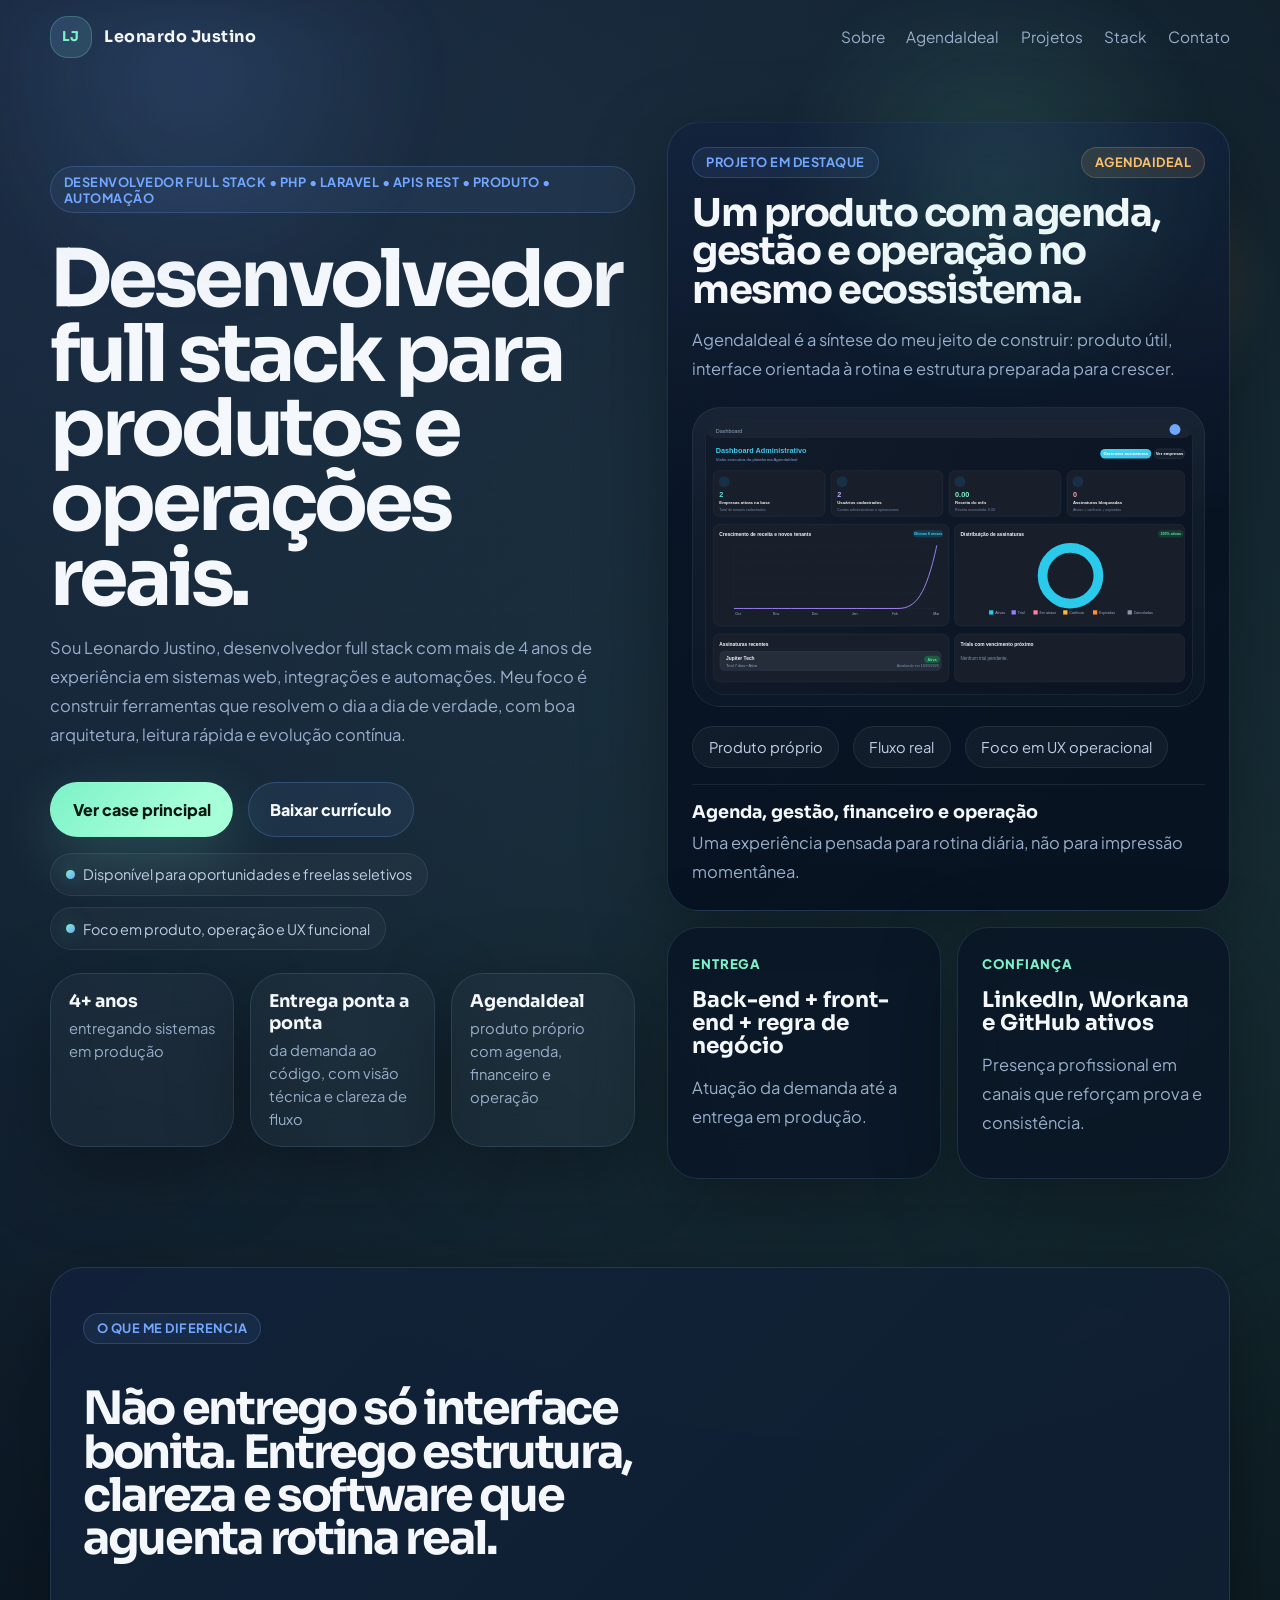
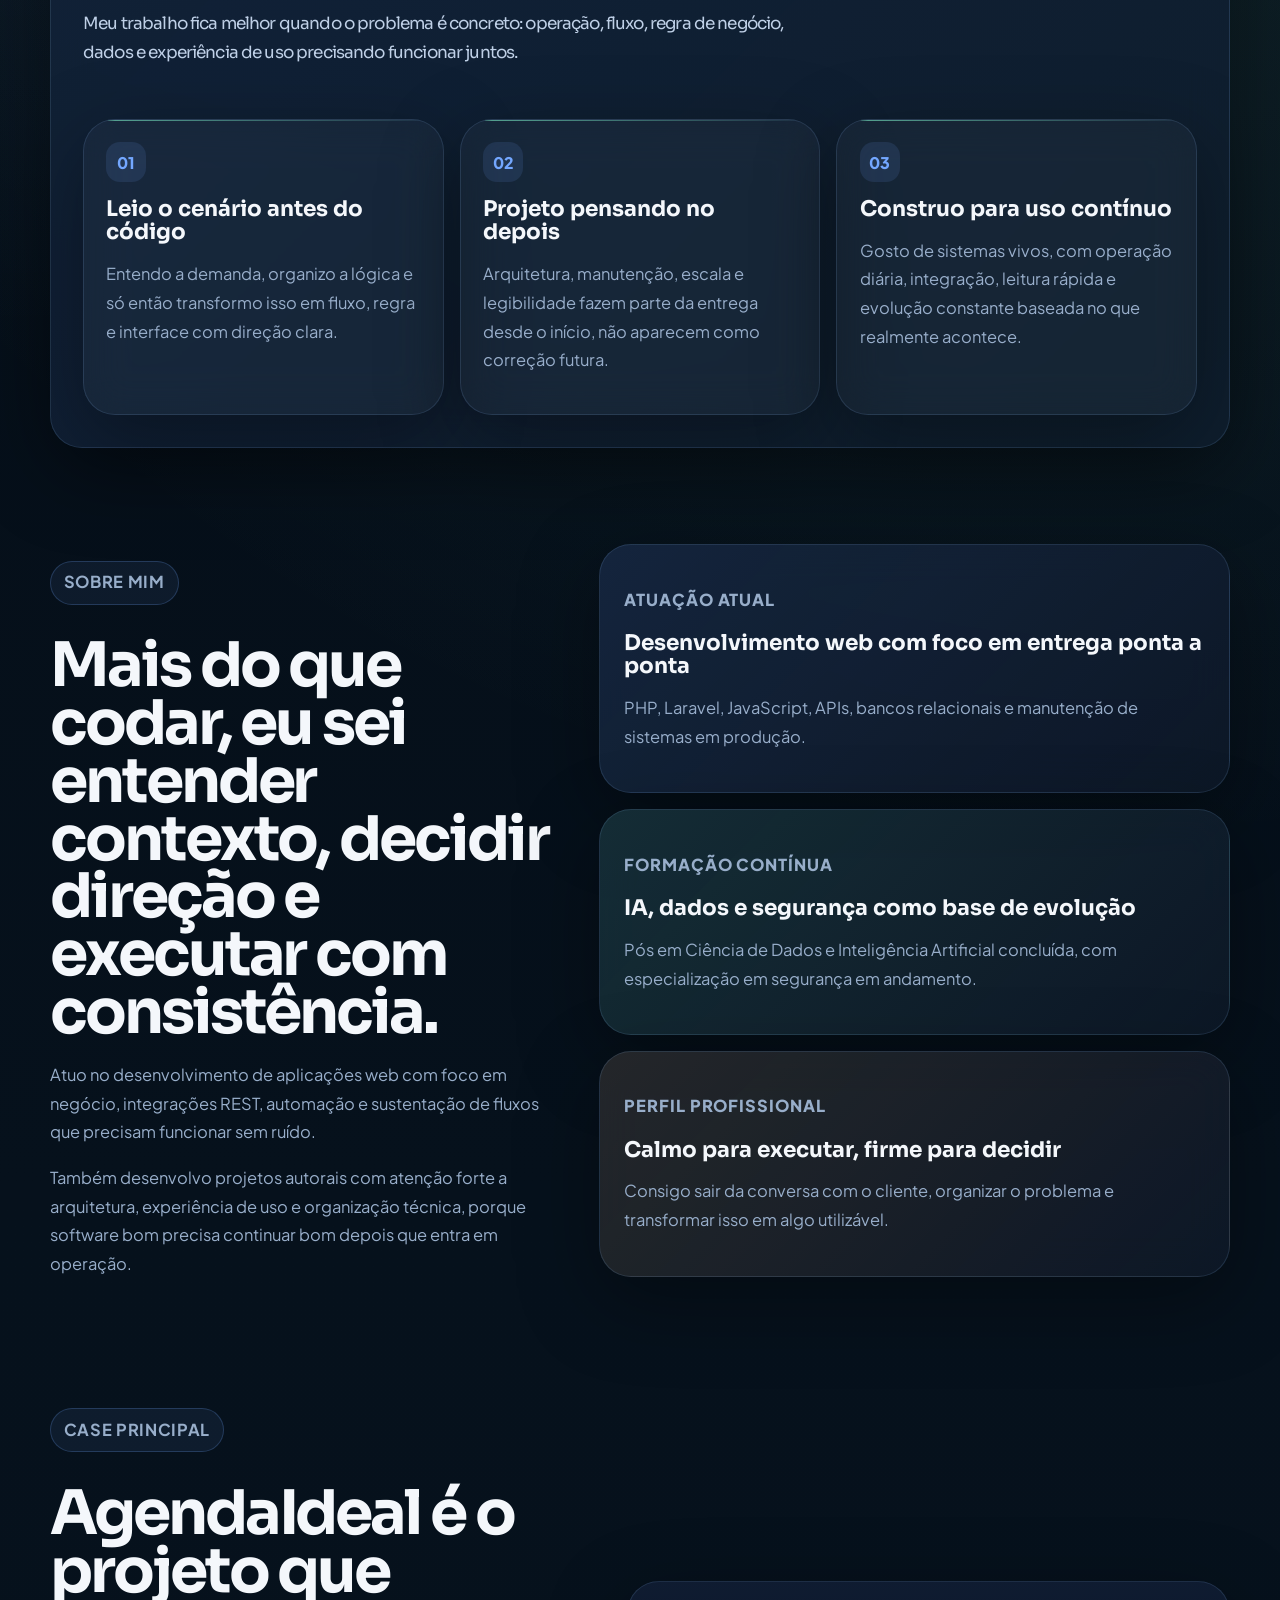
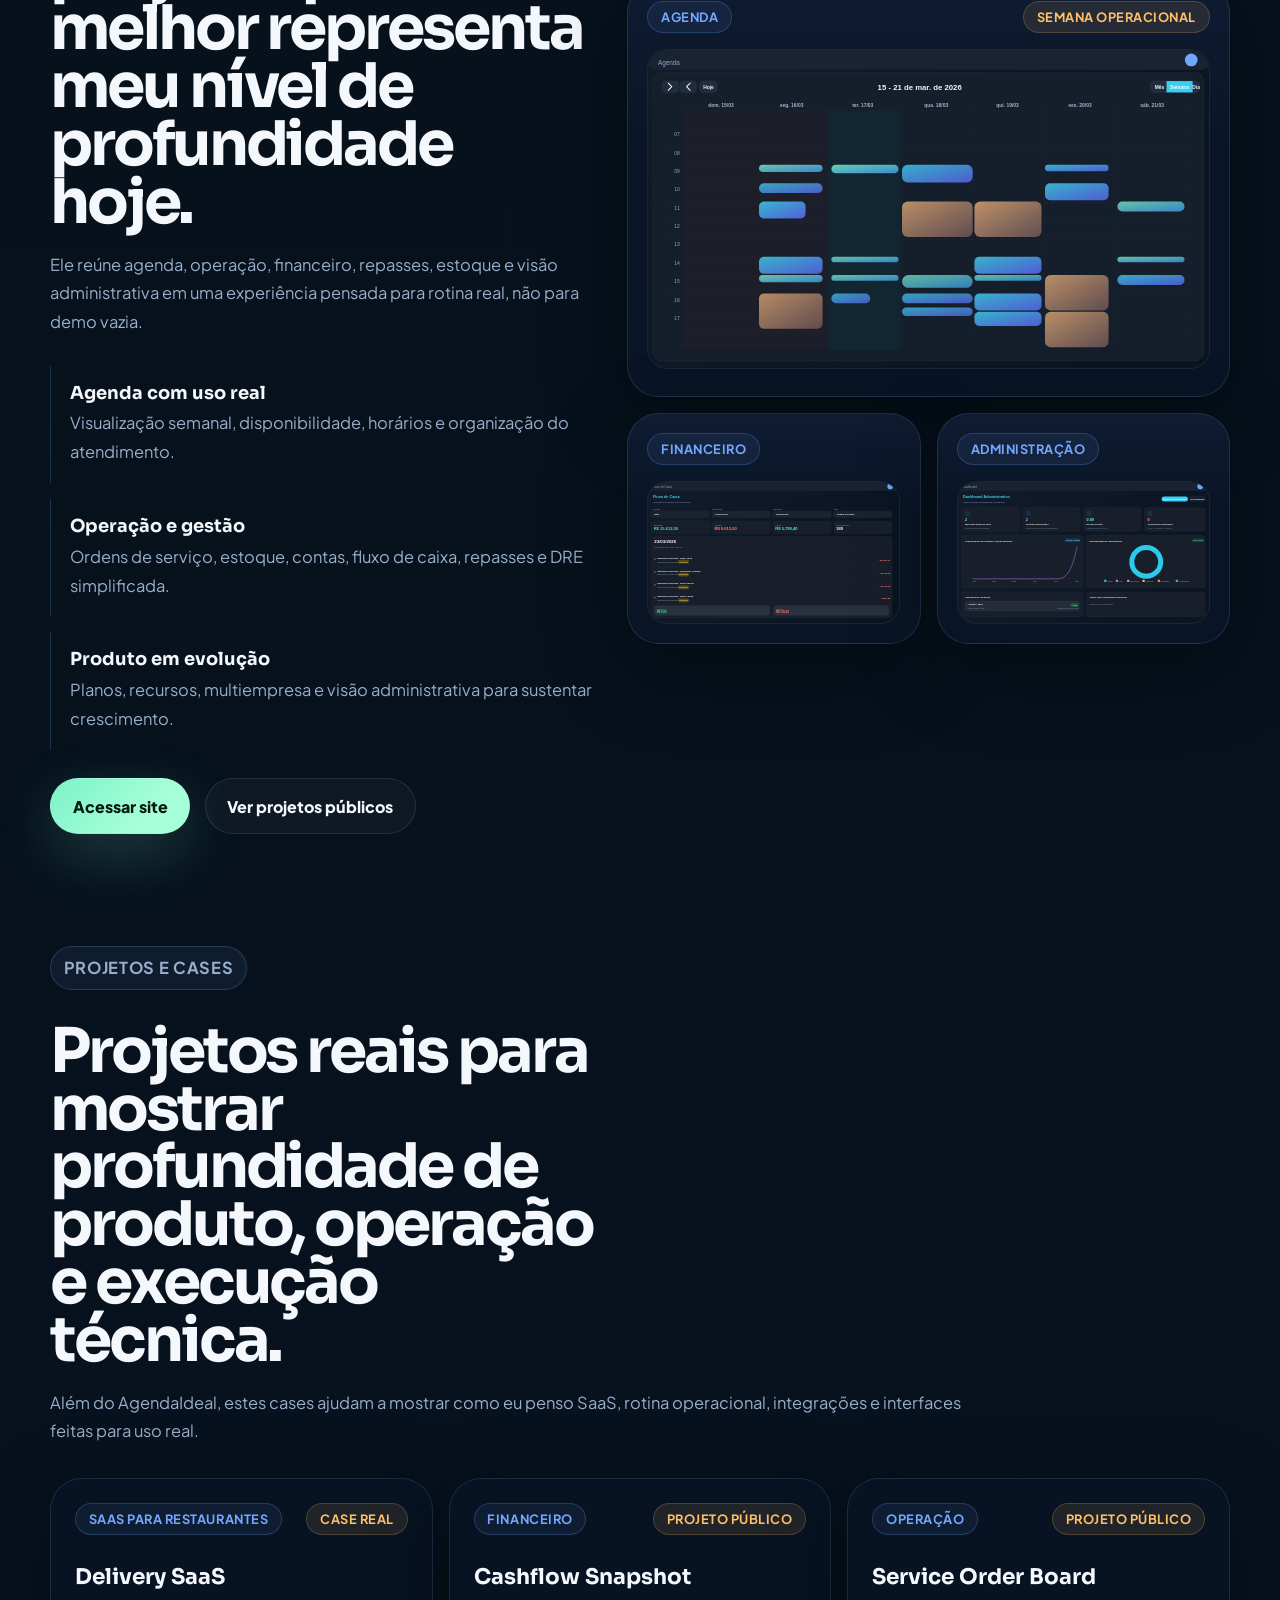
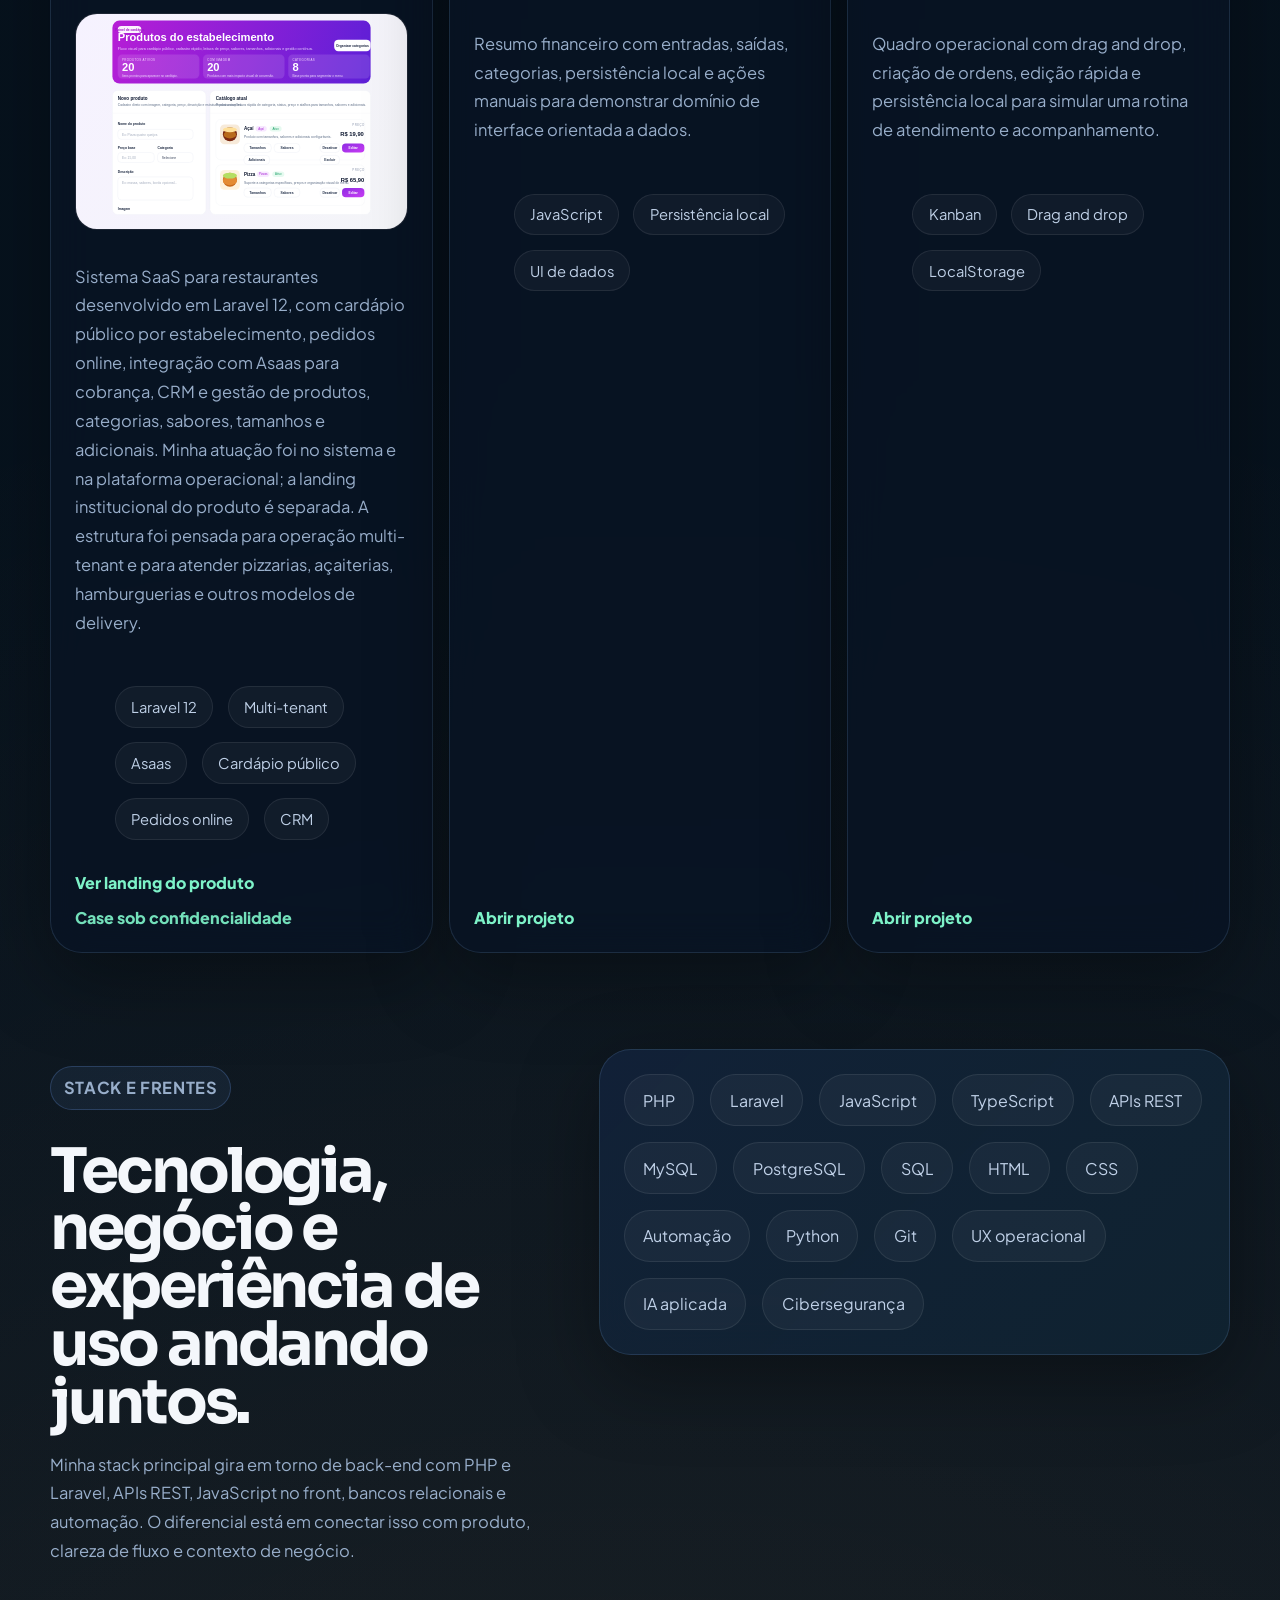
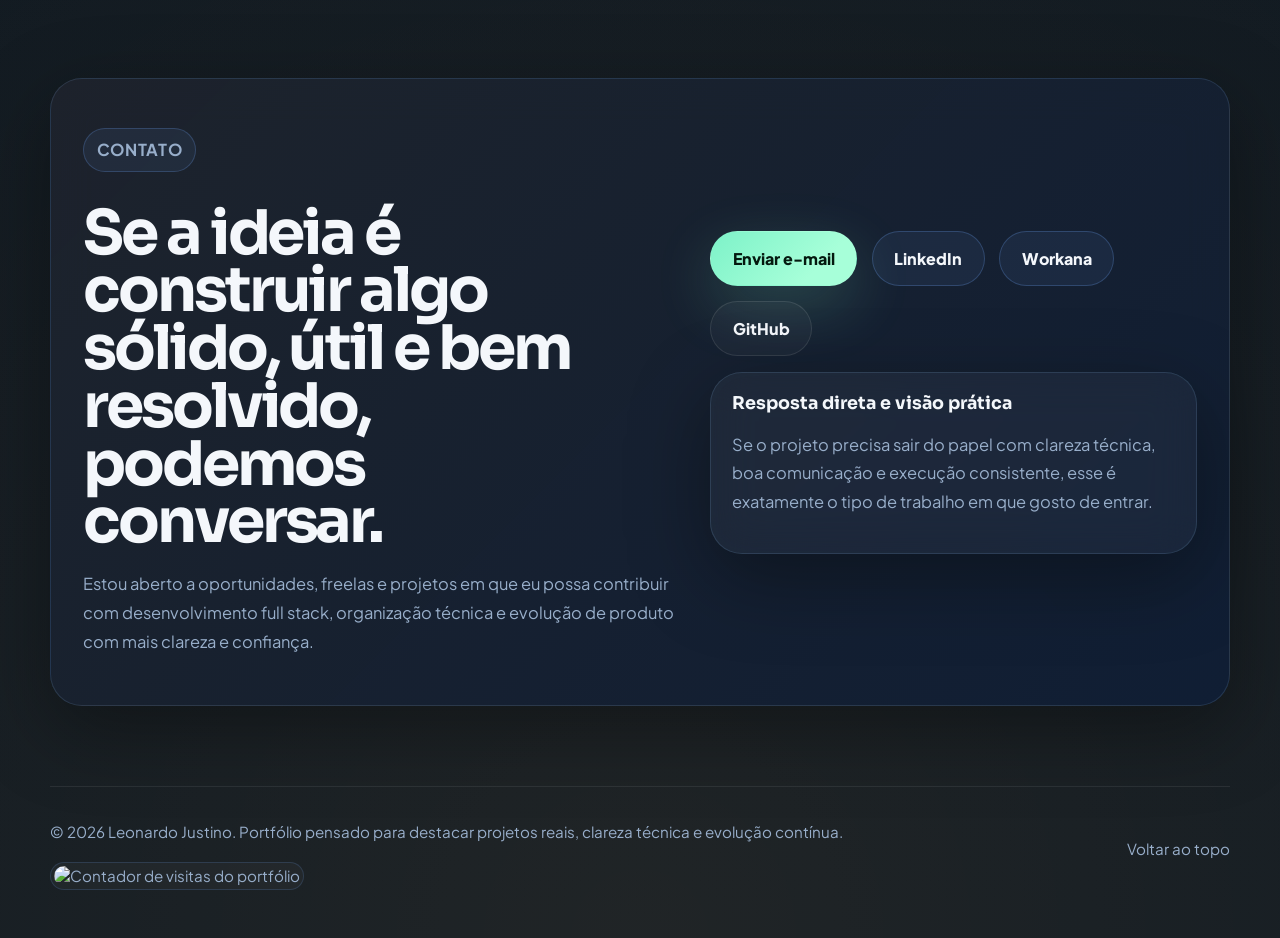
==== index.html @ d1b04cc8 "fix(portfolio): trocar contador por badge estatico" ====
﻿<!DOCTYPE html>
<html lang="pt-BR">
<head>
  <meta charset="UTF-8">
  <meta name="viewport" content="width=device-width, initial-scale=1.0">
  <meta name="description" content="Leonardo Justino é desenvolvedor full stack com foco em PHP, Laravel, APIs REST, automação e sistemas web em produção. Veja projetos reais, AgendaIdeal e portfólio profissional.">
  <meta name="author" content="Leonardo Justino">
  <meta name="robots" content="index, follow">
  <meta name="keywords" content="Leonardo Justino, desenvolvedor full stack, PHP, Laravel, APIs REST, automação, sistemas web, portfólio">
  <meta property="og:locale" content="pt_BR">
  <meta property="og:site_name" content="Leonardo Justino | Portfólio">
  <meta property="og:title" content="Leonardo Justino | Desenvolvedor Full Stack PHP, Laravel e APIs REST">
  <meta property="og:description" content="Portfólio com projetos reais, foco em PHP, Laravel, automação, APIs REST e sistemas web construídos para uso real.">
  <meta property="og:type" content="website">
  <meta property="og:url" content="https://leonardojustino.dev/">
  <meta property="og:image" content="https://leonardojustino.dev/assets/img/agendaideal/dashboard.svg">
  <meta property="og:image:alt" content="Preview do dashboard administrativo do AgendaIdeal no portfólio de Leonardo Justino">
  <meta name="twitter:card" content="summary_large_image">
  <meta name="twitter:title" content="Leonardo Justino | Desenvolvedor Full Stack PHP, Laravel e APIs REST">
  <meta name="twitter:description" content="Projetos reais, AgendaIdeal e experiência com sistemas web, automação e interfaces de operação.">
  <meta name="twitter:image" content="https://leonardojustino.dev/assets/img/agendaideal/dashboard.svg">
  <meta name="twitter:image:alt" content="Preview do dashboard administrativo do AgendaIdeal no portfólio de Leonardo Justino">
  <link rel="canonical" href="https://leonardojustino.dev/">
  <link rel="manifest" href="manifest.json?v=20260317-2">
  <link rel="preconnect" href="https://fonts.googleapis.com">
  <link rel="preconnect" href="https://fonts.gstatic.com" crossorigin>
  <link href="https://fonts.googleapis.com/css2?family=Plus+Jakarta+Sans:wght@400;500;700;800&family=Sora:wght@500;600;700;800&display=swap" rel="stylesheet">
  <link rel="stylesheet" href="assets/css/style.css?v=20260317-2">
  <script type="application/ld+json">
    {
      "@context": "https://schema.org",
      "@type": "Person",
      "name": "Leonardo Justino",
      "url": "https://leonardojustino.dev/",
      "image": "https://leonardojustino.dev/assets/img/agendaideal/dashboard.svg",
      "description": "Desenvolvedor full stack com foco em PHP, Laravel, APIs REST, automação e sistemas web em produção.",
      "email": "mailto:leofevieira98@gmail.com",
      "jobTitle": "Desenvolvedor Full Stack",
      "sameAs": [
        "https://github.com/LeonardoFelps",
        "https://www.linkedin.com/in/leonardojustino",
        "https://www.workana.com/freelancer/46321a66b0c4beeb9580aecaa3323ba8"
      ],
      "knowsAbout": [
        "PHP",
        "Laravel",
        "JavaScript",
        "APIs REST",
        "Automação",
        "MySQL",
        "PostgreSQL",
        "Sistemas web",
        "UX operacional",
        "Arquitetura de software"
      ]
    }
  </script>
  <title>Leonardo Justino | Desenvolvedor Full Stack PHP, Laravel e APIs REST</title>
</head>
<body>
  <div class="page-shell">
    <header class="site-header" id="site-header">
      <div class="container nav-wrap">
        <a class="brand" href="#hero" aria-label="Ir para o início">
          <span class="brand-mark">LJ</span>
          <span>Leonardo Justino</span>
        </a>

        <button class="menu-toggle" id="menu-toggle" aria-expanded="false" aria-controls="site-menu" aria-label="Abrir menu">
          <span></span>
          <span></span>
          <span></span>
        </button>

        <nav class="site-nav" id="site-menu">
          <a href="#sobre">Sobre</a>
          <a href="#case">AgendaIdeal</a>
          <a href="#projetos">Projetos</a>
          <a href="#stack">Stack</a>
          <a href="#contato">Contato</a>
        </nav>
      </div>
    </header>

    <main>
      <section class="hero-section" id="hero">
        <div class="container hero-grid">
          <div class="hero-copy reveal">
            <p class="eyebrow">Desenvolvedor Full Stack • PHP • Laravel • APIs REST • Produto • Automação</p>
            <h1>Desenvolvedor full stack para produtos e operações reais.</h1>
            <p class="hero-text">
              Sou Leonardo Justino, desenvolvedor full stack com mais de 4 anos de experiência em sistemas web, integrações e automações. Meu foco é construir ferramentas que resolvem o dia a dia de verdade, com boa arquitetura, leitura rápida e evolução contínua.
            </p>

            <div class="hero-actions">
              <a class="button button-primary" href="#case">Ver case principal</a>
              <a class="button button-secondary" href="assets/files/Curriculo_Leonardo_Justino.pdf" download="Curriculo_Leonardo_Felipe_Vieira_Justino.pdf">Baixar currículo</a>
            </div>

            <div class="hero-inline">
              <span>Disponível para oportunidades e freelas seletivos</span>
              <span>Foco em produto, operação e UX funcional</span>
            </div>

            <div class="signal-row">
              <article>
                <strong>4+ anos</strong>
                <span>entregando sistemas em produção</span>
              </article>
              <article>
                <strong>Entrega ponta a ponta</strong>
                <span>da demanda ao código, com visão técnica e clareza de fluxo</span>
              </article>
              <article>
                <strong>AgendaIdeal</strong>
                <span>produto próprio com agenda, financeiro e operação</span>
              </article>
            </div>
          </div>

          <aside class="hero-stage reveal" data-delay="120" aria-label="Painel visual do portfólio">
            <div class="hero-card hero-card-main">
              <div class="hero-card-top">
                <span class="mini-pill">Projeto em destaque</span>
                <span class="mini-pill mini-pill-warm">AgendaIdeal</span>
              </div>
              <h2>Um produto com agenda, gestão e operação no mesmo ecossistema.</h2>
              <p>
                AgendaIdeal é a síntese do meu jeito de construir: produto útil, interface orientada à rotina e estrutura preparada para crescer.
              </p>
              <div class="hero-preview hero-shot"><img src="assets/img/agendaideal/dashboard.svg" alt="Visual do dashboard administrativo do AgendaIdeal"></div>
              <div class="hero-meta">
                <span>Produto próprio</span>
                <span>Fluxo real</span>
                <span>Foco em UX operacional</span>
              </div>
              <div class="hero-footnote">
                <strong>Agenda, gestão, financeiro e operação</strong>
                <span>Uma experiência pensada para rotina diária, não para impressão momentânea.</span>
              </div>
            </div>

            <div class="hero-card-grid">
              <article class="hero-card hero-card-mini">
                <span class="mini-title">Entrega</span>
                <strong>Back-end + front-end + regra de negócio</strong>
                <p>Atuação da demanda até a entrega em produção.</p>
              </article>
              <article class="hero-card hero-card-mini">
                <span class="mini-title">Confiança</span>
                <strong>LinkedIn, Workana e GitHub ativos</strong>
                <p>Presença profissional em canais que reforçam prova e consistência.</p>
              </article>
            </div>
          </aside>
        </div>
      </section>

      <section class="trust-section">
        <div class="container trust-panel reveal">
          <div class="trust-copy">
            <p class="section-kicker">O que me diferencia</p>
            <h2>Não entrego só interface bonita. Entrego estrutura, clareza e software que aguenta rotina real.</h2>
            <p class="trust-lead">Meu trabalho fica melhor quando o problema é concreto: operação, fluxo, regra de negócio, dados e experiência de uso precisando funcionar juntos.</p>
          </div>
          <div class="trust-grid">
            <article>
              <span class="trust-icon">01</span>
              <h3>Leio o cenário antes do código</h3>
              <p>Entendo a demanda, organizo a lógica e só então transformo isso em fluxo, regra e interface com direção clara.</p>
            </article>
            <article>
              <span class="trust-icon">02</span>
              <h3>Projeto pensando no depois</h3>
              <p>Arquitetura, manutenção, escala e legibilidade fazem parte da entrega desde o início, não aparecem como correção futura.</p>
            </article>
            <article>
              <span class="trust-icon">03</span>
              <h3>Construo para uso contínuo</h3>
              <p>Gosto de sistemas vivos, com operação diária, integração, leitura rápida e evolução constante baseada no que realmente acontece.</p>
            </article>
          </div>
        </div>
      </section>

      <section class="content-section about-section" id="sobre">
        <div class="container about-grid">
          <div class="section-copy reveal">
            <p class="section-kicker">Sobre mim</p>
            <h2>Mais do que codar, eu sei entender contexto, decidir direção e executar com consistência.</h2>
            <p>
              Atuo no desenvolvimento de aplicações web com foco em negócio, integrações REST, automação e sustentação de fluxos que precisam funcionar sem ruído.
            </p>
            <p>
              Também desenvolvo projetos autorais com atenção forte a arquitetura, experiência de uso e organização técnica, porque software bom precisa continuar bom depois que entra em operação.
            </p>
          </div>

          <div class="about-stack reveal" data-delay="120">
            <article class="about-card accent-blue">
              <p class="about-label">Atuação atual</p>
              <h3>Desenvolvimento web com foco em entrega ponta a ponta</h3>
              <p>PHP, Laravel, JavaScript, APIs, bancos relacionais e manutenção de sistemas em produção.</p>
            </article>
            <article class="about-card accent-mint">
              <p class="about-label">Formação contínua</p>
              <h3>IA, dados e segurança como base de evolução</h3>
              <p>Pós em Ciência de Dados e Inteligência Artificial concluída, com especialização em segurança em andamento.</p>
            </article>
            <article class="about-card accent-gold">
              <p class="about-label">Perfil profissional</p>
              <h3>Calmo para executar, firme para decidir</h3>
              <p>Consigo sair da conversa com o cliente, organizar o problema e transformar isso em algo utilizável.</p>
            </article>
          </div>
        </div>
      </section>

      <section class="content-section case-section" id="case">
        <div class="container case-shell">
          <div class="case-copy reveal">
            <p class="section-kicker">Case principal</p>
            <h2>AgendaIdeal é o projeto que melhor representa meu nível de profundidade hoje.</h2>
            <p>
              Ele reúne agenda, operação, financeiro, repasses, estoque e visão administrativa em uma experiência pensada para rotina real, não para demo vazia.
            </p>
            <div class="case-points">
              <article>
                <strong>Agenda com uso real</strong>
                <span>Visualização semanal, disponibilidade, horários e organização do atendimento.</span>
              </article>
              <article>
                <strong>Operação e gestão</strong>
                <span>Ordens de serviço, estoque, contas, fluxo de caixa, repasses e DRE simplificada.</span>
              </article>
              <article>
                <strong>Produto em evolução</strong>
                <span>Planos, recursos, multiempresa e visão administrativa para sustentar crescimento.</span>
              </article>
            </div>
            <div class="case-actions">
              <a class="button button-primary" href="https://www.agendaideal.com.br/" target="_blank" rel="noreferrer">Acessar site</a>
              <a class="button button-ghost" href="#projetos">Ver projetos públicos</a>
            </div>
          </div>

          <div class="case-visual reveal" data-delay="120">
            <article class="showcase-card showcase-wide showcase-media-card">
              <div class="showcase-top">
                <span class="showcase-pill">Agenda</span>
                <span class="showcase-pill muted">Semana operacional</span>
              </div>
              <img class="showcase-image showcase-image-large" src="assets/img/agendaideal/agenda.svg" alt="Visual da agenda semanal do AgendaIdeal">
            </article>

            <div class="showcase-grid">
              <article class="showcase-card showcase-media-card">
                <div class="showcase-top">
                  <span class="showcase-pill">Financeiro</span>
                </div>
                <img class="showcase-image" src="assets/img/agendaideal/financeiro.svg" alt="Visual do fluxo de caixa e repasses do AgendaIdeal">
              </article>
              <article class="showcase-card showcase-media-card">
                <div class="showcase-top">
                  <span class="showcase-pill">Administração</span>
                </div>
                <img class="showcase-image" src="assets/img/agendaideal/dashboard.svg" alt="Visual do dashboard administrativo do AgendaIdeal">
              </article>
            </div>
          </div>
        </div>
      </section>

      <section class="content-section projects-section" id="projetos">
        <div class="container">
          <div class="section-head reveal">
            <p class="section-kicker">Projetos e cases</p>
            <h2>Projetos reais para mostrar profundidade de produto, operação e execução técnica.</h2>
            <p>
              Além do AgendaIdeal, estes cases ajudam a mostrar como eu penso SaaS, rotina operacional, integrações e interfaces feitas para uso real.
            </p>
          </div>

          <div class="projects-grid projects-grid-compact">
            <article class="project-card reveal">
              <div class="project-top">
                <span class="project-badge">SaaS para restaurantes</span>
                <span class="project-year">Case real</span>
              </div>
              <h3>Delivery SaaS</h3>
              <img class="project-visual" src="assets/img/delivery-saas/catalogo.svg" alt="Visual do painel de cardápio e catálogo do Delivery SaaS">
              <p>Sistema SaaS para restaurantes desenvolvido em Laravel 12, com cardápio público por estabelecimento, pedidos online, integração com Asaas para cobrança, CRM e gestão de produtos, categorias, sabores, tamanhos e adicionais. Minha atuação foi no sistema e na plataforma operacional; a landing institucional do produto é separada. A estrutura foi pensada para operação multi-tenant e para atender pizzarias, açaiterias, hamburguerias e outros modelos de delivery.</p>
              <ul class="project-stack">
                <li>Laravel 12</li><li>Multi-tenant</li><li>Asaas</li><li>Cardápio público</li><li>Pedidos online</li><li>CRM</li>
              </ul>
              <div class="project-links">
                <a href="https://pedidosmais.com.br/" target="_blank" rel="noreferrer">Ver landing do produto</a>
                <span>Case sob confidencialidade</span>
              </div>
            </article>

            <article class="project-card reveal" data-delay="90">
              <div class="project-top">
                <span class="project-badge">Financeiro</span>
                <span class="project-year">Projeto público</span>
              </div>
              <h3>Cashflow Snapshot</h3>
              <p>Resumo financeiro com entradas, saídas, categorias, persistência local e ações manuais para demonstrar domínio de interface orientada a dados.</p>
              <ul class="project-stack">
                <li>JavaScript</li>
                <li>Persistência local</li>
                <li>UI de dados</li>
              </ul>
              <div class="project-links">
                <a href="starter-projects/cashflow-snapshot/index.html" target="_blank" rel="noreferrer">Abrir projeto</a>
              </div>
            </article>

            <article class="project-card reveal" data-delay="180">
              <div class="project-top">
                <span class="project-badge">Operação</span>
                <span class="project-year">Projeto público</span>
              </div>
              <h3>Service Order Board</h3>
              <p>Quadro operacional com drag and drop, criação de ordens, edição rápida e persistência local para simular uma rotina de atendimento e acompanhamento.</p>
              <ul class="project-stack">
                <li>Kanban</li>
                <li>Drag and drop</li>
                <li>LocalStorage</li>
              </ul>
              <div class="project-links">
                <a href="starter-projects/service-order-board/index.html" target="_blank" rel="noreferrer">Abrir projeto</a>
              </div>
            </article>
          </div>
        </div>
      </section>

      <section class="content-section stack-section" id="stack">
        <div class="container stack-layout">
          <div class="section-copy reveal">
            <p class="section-kicker">Stack e frentes</p>
            <h2>Tecnologia, negócio e experiência de uso andando juntos.</h2>
            <p>
              Minha stack principal gira em torno de back-end com PHP e Laravel, APIs REST, JavaScript no front, bancos relacionais e automação. O diferencial está em conectar isso com produto, clareza de fluxo e contexto de negócio.
            </p>
          </div>

          <div class="stack-panel reveal" data-delay="120">
            <div class="stack-cloud">
              <span>PHP</span>
              <span>Laravel</span>
              <span>JavaScript</span>
              <span>TypeScript</span>
              <span>APIs REST</span>
              <span>MySQL</span>
              <span>PostgreSQL</span>
              <span>SQL</span>
              <span>HTML</span>
              <span>CSS</span>
              <span>Automação</span>
              <span>Python</span>
              <span>Git</span>
              <span>UX operacional</span>
              <span>IA aplicada</span>
              <span>Cibersegurança</span>
            </div>
          </div>
        </div>
      </section>

      <section class="content-section contact-section" id="contato">
        <div class="container contact-shell reveal">
          <div>
            <p class="section-kicker">Contato</p>
            <h2>Se a ideia é construir algo sólido, útil e bem resolvido, podemos conversar.</h2>
            <p>
              Estou aberto a oportunidades, freelas e projetos em que eu possa contribuir com desenvolvimento full stack, organização técnica e evolução de produto com mais clareza e confiança.
            </p>
          </div>

          <div class="contact-side">
            <div class="contact-actions">
              <a class="button button-primary" href="mailto:leofevieira98@gmail.com">Enviar e-mail</a>
              <a class="button button-secondary" href="https://www.linkedin.com/in/leonardojustino" target="_blank" rel="noreferrer">LinkedIn</a>
              <a class="button button-secondary" href="https://www.workana.com/freelancer/46321a66b0c4beeb9580aecaa3323ba8" target="_blank" rel="noreferrer">Workana</a>
              <a class="button button-ghost" href="https://github.com/LeonardoFelps" target="_blank" rel="noreferrer">GitHub</a>
            </div>
            <div class="contact-note">
              <strong>Resposta direta e visão prática</strong>
              <p>Se o projeto precisa sair do papel com clareza técnica, boa comunicação e execução consistente, esse é exatamente o tipo de trabalho em que gosto de entrar.</p>
            </div>
          </div>
        </div>
      </section>
    </main>

    <footer class="site-footer">
      <div class="container footer-wrap">
        <div class="footer-meta">
          <p>© <span id="year"></span> Leonardo Justino. Portfólio pensado para destacar projetos reais, clareza técnica e evolução contínua.</p>
          <a class="visit-counter" href="https://hits.seeyoufarm.com" target="_blank" rel="noreferrer" aria-label="Contador de visitas do portfólio">
            <img src="https://hits.seeyoufarm.com/api/count/incr/badge.svg?url=https%3A%2F%2Fleonardofelps.github.io%2Fportfolio-leonardo%2F&count_bg=%23131E2E&title_bg=%230E1623&icon=&icon_color=%23E7E7E7&title=visitas&edge_flat=false" alt="Contador de visitas do portfólio">
          </a>
        </div>
        <a href="#hero">Voltar ao topo</a>
      </div>
    </footer>
  </div>

  <script src="assets/js/main.js?v=20260317-2" defer></script>
</body>
</html>
---- assets/css/style.css ----
﻿:root {
  --bg: #07131f;
  --bg-deep: #030916;
  --panel: rgba(8, 20, 37, 0.78);
  --panel-strong: rgba(10, 22, 40, 0.94);
  --panel-soft: rgba(15, 29, 48, 0.72);
  --line: rgba(151, 197, 255, 0.14);
  --line-strong: rgba(151, 197, 255, 0.24);
  --text: #f4f7fb;
  --muted: #98aeca;
  --muted-strong: #bfd0e7;
  --accent: #7df2c8;
  --accent-2: #73a7ff;
  --accent-3: #ffbf69;
  --danger: #ff7878;
  --shadow: 0 24px 80px rgba(0, 0, 0, 0.35);
  --radius-xl: 32px;
  --radius-lg: 24px;
  --radius-md: 18px;
  --radius-sm: 14px;
  --container: 1180px;
}

* {
  box-sizing: border-box;
}

html {
  scroll-behavior: smooth;
}

body {
  margin: 0;
  color: var(--text);
  font-family: "Plus Jakarta Sans", sans-serif;
  background:
    radial-gradient(circle at 0% 0%, rgba(115, 167, 255, 0.2), transparent 26%),
    radial-gradient(circle at 88% 12%, rgba(125, 242, 200, 0.12), transparent 24%),
    radial-gradient(circle at 50% 100%, rgba(255, 191, 105, 0.1), transparent 30%),
    linear-gradient(180deg, #040b14 0%, #06111c 38%, #07131f 100%);
  min-height: 100vh;
}

body::before,
body::after {
  content: "";
  position: fixed;
  inset: 0;
  pointer-events: none;
}

body::before {
  background-image:
    linear-gradient(rgba(255, 255, 255, 0.028) 1px, transparent 1px),
    linear-gradient(90deg, rgba(255, 255, 255, 0.028) 1px, transparent 1px);
  background-size: 38px 38px;
  mask-image: radial-gradient(circle at center, black 22%, transparent 84%);
  opacity: 0.42;
}

body::after {
  background:
    radial-gradient(circle at 15% 8%, rgba(115, 167, 255, 0.18), transparent 18%),
    radial-gradient(circle at 78% 20%, rgba(125, 242, 200, 0.16), transparent 18%);
  filter: blur(30px);
  opacity: 0.8;
}

img {
  max-width: 100%;
  display: block;
}

a {
  color: inherit;
  text-decoration: none;
}

button,
input,
textarea,
select {
  font: inherit;
}

.page-shell {
  position: relative;
  overflow: clip;
}

.container {
  width: min(calc(100% - 2rem), var(--container));
  margin: 0 auto;
}

.site-header {
  position: sticky;
  top: 0;
  z-index: 30;
  transition: background-color 0.3s ease, border-color 0.3s ease, backdrop-filter 0.3s ease, box-shadow 0.3s ease;
}

.site-header.is-scrolled {
  background: rgba(4, 11, 20, 0.72);
  border-bottom: 1px solid rgba(151, 197, 255, 0.1);
  backdrop-filter: blur(18px);
  box-shadow: 0 14px 50px rgba(0, 0, 0, 0.2);
}

.nav-wrap {
  display: flex;
  align-items: center;
  justify-content: space-between;
  gap: 1rem;
  padding: 1rem 0;
}

.brand {
  display: inline-flex;
  align-items: center;
  gap: 0.8rem;
  font-family: "Sora", sans-serif;
  font-size: 1rem;
  font-weight: 700;
  letter-spacing: 0.03em;
}

.brand-mark {
  display: inline-grid;
  place-items: center;
  width: 2.6rem;
  height: 2.6rem;
  border-radius: 18px;
  border: 1px solid rgba(125, 242, 200, 0.24);
  background: linear-gradient(135deg, rgba(115, 167, 255, 0.18), rgba(125, 242, 200, 0.12));
  color: var(--accent);
  font-size: 0.85rem;
}

.site-nav {
  display: flex;
  align-items: center;
  gap: 1.35rem;
}

.site-nav a {
  color: var(--muted);
  font-size: 0.96rem;
  transition: color 0.25s ease, opacity 0.25s ease;
}

.site-nav a:hover {
  color: var(--text);
}

.menu-toggle {
  display: none;
  width: 3rem;
  height: 3rem;
  border: 1px solid var(--line);
  border-radius: 999px;
  background: rgba(255, 255, 255, 0.03);
  padding: 0.8rem;
  align-items: center;
  justify-content: center;
  flex-direction: column;
  gap: 0.22rem;
}

.menu-toggle span {
  display: block;
  width: 100%;
  height: 2px;
  background: var(--text);
  border-radius: 999px;
}

.hero-section {
  padding: 3rem 0 2.5rem;
}

.hero-grid,
.about-grid,
.case-shell,
.stack-layout,
.contact-shell,
.footer-wrap {
  display: grid;
  gap: 2rem;
}

.hero-grid {
  grid-template-columns: minmax(0, 1.02fr) minmax(330px, 0.98fr);
  align-items: center;
  min-height: calc(100vh - 92px);
}

.eyebrow,
.section-kicker,
.project-badge,
.project-year,
.mini-pill,
.showcase-pill {
  display: inline-flex;
  align-items: center;
  gap: 0.45rem;
  width: fit-content;
  border: 1px solid rgba(115, 167, 255, 0.22);
  border-radius: 999px;
  padding: 0.42rem 0.8rem;
  color: var(--accent-2);
  background: rgba(115, 167, 255, 0.08);
  font-size: 0.8rem;
  font-weight: 700;
  letter-spacing: 0.04em;
  text-transform: uppercase;
}

.mini-pill-warm,
.project-year,
.showcase-pill.muted {
  color: var(--accent-3);
  border-color: rgba(255, 191, 105, 0.2);
  background: rgba(255, 191, 105, 0.1);
}

.hero-copy h1,
.section-copy h2,
.section-head h2,
.trust-copy h2,
.trust-lead,
.case-copy h2,
.contact-shell h2 {
  margin: 1rem 0 1.2rem;
  font-family: "Sora", sans-serif;
  line-height: 0.94;
  letter-spacing: -0.05em;
}

.hero-copy h1 {
  font-size: clamp(2.9rem, 6.2vw, 5.4rem);
  max-width: 11ch;
}

.hero-text,
.section-copy p,
.section-head p,
.trust-grid p,
.case-copy p,
.contact-shell p,
.project-card p,
.about-card p,
.hero-card p,
.case-points span,
.showcase-card p,
.contact-note p,
.hero-footnote span {
  color: var(--muted);
  line-height: 1.75;
  font-size: 1.03rem;
}

.hero-actions,
.hero-meta,
.project-links,
.project-stack,
.contact-actions,
.stack-cloud,
.case-actions {
  display: flex;
  flex-wrap: wrap;
  gap: 0.9rem;
}

.hero-actions {
  margin: 2rem 0 1rem;
}

.hero-inline {
  display: flex;
  flex-wrap: wrap;
  gap: 0.7rem;
  margin-bottom: 1.4rem;
}

.hero-inline span {
  display: inline-flex;
  align-items: center;
  gap: 0.5rem;
  padding: 0.72rem 0.95rem;
  border-radius: 999px;
  border: 1px solid rgba(255, 255, 255, 0.08);
  background: rgba(255, 255, 255, 0.035);
  color: var(--muted-strong);
  font-size: 0.9rem;
}

.hero-inline span::before {
  content: "";
  width: 0.55rem;
  height: 0.55rem;
  border-radius: 50%;
  background: linear-gradient(135deg, var(--accent), var(--accent-2));
  box-shadow: 0 0 18px rgba(125, 242, 200, 0.35);
}

.button {
  display: inline-flex;
  align-items: center;
  justify-content: center;
  min-height: 3.45rem;
  padding: 0.9rem 1.35rem;
  border-radius: 999px;
  border: 1px solid transparent;
  font-weight: 800;
  transition: transform 0.25s ease, box-shadow 0.25s ease, border-color 0.25s ease, background-color 0.25s ease;
}

.button:hover {
  transform: translateY(-2px);
}

.button-primary {
  background: linear-gradient(135deg, var(--accent), #a7ffd9 72%);
  color: #04190f;
  box-shadow: 0 20px 60px rgba(125, 242, 200, 0.2);
}

.button-secondary {
  border-color: rgba(115, 167, 255, 0.24);
  background: rgba(115, 167, 255, 0.08);
}

.button-ghost {
  border-color: rgba(255, 255, 255, 0.1);
  background: rgba(255, 255, 255, 0.03);
}

.signal-row {
  display: grid;
  grid-template-columns: repeat(3, minmax(0, 1fr));
  gap: 1rem;
}

.signal-row article,
.hero-card,
.trust-panel,
.trust-grid article,
.about-card,
.project-card,
.stack-panel,
.contact-shell,
.showcase-card,
.contact-note {
  border: 1px solid var(--line);
  border-radius: var(--radius-xl);
  background: var(--panel);
  backdrop-filter: blur(20px);
  box-shadow: var(--shadow);
}

.hero-card,
.trust-grid article,
.about-card,
.project-card,
.showcase-card,
.contact-note {
  transition: transform 0.3s ease, border-color 0.3s ease, background-color 0.3s ease;
}

.hero-card:hover,
.trust-grid article:hover,
.about-card:hover,
.project-card:hover,
.showcase-card:hover,
.contact-note:hover {
  transform: translateY(-4px);
  border-color: var(--line-strong);
}

.signal-row article {
  padding: 1rem 1.1rem;
  background: rgba(255, 255, 255, 0.03);
}

.signal-row strong,
.hero-footnote strong,
.contact-note strong {
  display: block;
  margin-bottom: 0.35rem;
  font-family: "Sora", sans-serif;
  font-size: 1.1rem;
}

.signal-row span {
  color: var(--muted);
  line-height: 1.55;
  font-size: 0.92rem;
}

.hero-stage {
  position: relative;
  display: grid;
  gap: 1rem;
}

.hero-stage::before {
  content: "";
  position: absolute;
  width: 280px;
  height: 280px;
  right: -8%;
  top: 2%;
  border-radius: 50%;
  background: radial-gradient(circle, rgba(255, 191, 105, 0.22), transparent 68%);
  filter: blur(18px);
  z-index: -1;
}

.hero-card {
  padding: 1.5rem;
}

.hero-card-main {
  background:
    linear-gradient(180deg, rgba(115, 167, 255, 0.1), transparent 50%),
    linear-gradient(135deg, rgba(8, 20, 37, 0.96), rgba(7, 17, 31, 0.92));
}

.hero-card-top,
.showcase-top,
.project-top {
  display: flex;
  align-items: center;
  justify-content: space-between;
  gap: 0.75rem;
}

.hero-card-main h2 {
  margin: 1rem 0 0.85rem;
  font-family: "Sora", sans-serif;
  font-size: clamp(2rem, 3vw, 3rem);
  line-height: 1;
  letter-spacing: -0.04em;
}

.hero-preview {
  margin: 1.5rem 0 1.2rem;
  border-radius: 28px;
  padding: 1rem;
  background: linear-gradient(180deg, rgba(255, 255, 255, 0.05), rgba(255, 255, 255, 0.02));
  border: 1px solid rgba(255, 255, 255, 0.06);
}

.hero-shot {
  padding: 0.7rem;
}

.hero-shot img,
.showcase-image {
  width: 100%;
  display: block;
  border-radius: 20px;
  border: 1px solid rgba(255, 255, 255, 0.06);
  background: #0d1727;
}

.showcase-media-card {
  overflow: hidden;
}

.showcase-image {
  margin-top: 1rem;
}

.showcase-image-large {
  min-height: 20rem;
  object-fit: cover;
}
.hero-footnote {
  margin-top: 1rem;
  padding-top: 1rem;
  border-top: 1px solid rgba(255, 255, 255, 0.08);
}

.hero-meta span,
.project-stack li,
.stack-cloud span {
  list-style: none;
  padding: 0.68rem 0.95rem;
  border-radius: 999px;
  border: 1px solid rgba(255, 255, 255, 0.08);
  background: rgba(255, 255, 255, 0.04);
  color: var(--muted-strong);
  font-size: 0.92rem;
}

.hero-card-grid {
  display: grid;
  grid-template-columns: repeat(2, minmax(0, 1fr));
  gap: 1rem;
}

.hero-card-mini {
  min-height: 100%;
}

.mini-title,
.about-label {
  color: var(--accent);
  font-size: 0.82rem;
  font-weight: 800;
  letter-spacing: 0.06em;
  text-transform: uppercase;
}

.hero-card-mini strong,
.about-card h3,
.project-card h3,
.trust-grid h3 {
  display: block;
  margin: 0.9rem 0 0.55rem;
  font-family: "Sora", sans-serif;
  font-size: 1.35rem;
  line-height: 1.08;
}

.trust-copy {
  display: grid;
  gap: 0.9rem;
}

.trust-lead {
  max-width: 44rem;
  color: var(--muted-strong);
  font-size: 1.08rem;
}

.trust-grid article {
  position: relative;
  overflow: hidden;
}

.trust-grid article::before {
  content: "";
  position: absolute;
  inset: 0 auto auto 0;
  width: 100%;
  height: 1px;
  background: linear-gradient(90deg, rgba(125, 242, 200, 0.65), rgba(115, 167, 255, 0.05));
}
.trust-section,
.content-section {
  padding: 3rem 0;
}

.trust-panel {
  padding: 2rem;
  background:
    linear-gradient(135deg, rgba(115, 167, 255, 0.08), rgba(125, 242, 200, 0.04)),
    var(--panel-strong);
}

.trust-copy h2,
.case-copy h2,
.section-head h2,
.section-copy h2,
.contact-shell h2 {
  font-size: clamp(2.3rem, 4.8vw, 4.6rem);
  max-width: 12ch;
}

.trust-copy h2 {
  font-size: clamp(2rem, 3.6vw, 3.4rem);
  max-width: 16ch;
}

.trust-lead {
  max-width: 44rem;
  color: var(--muted-strong);
  font-size: 1.06rem;
  line-height: 1.7;
}

.trust-grid {
  display: grid;
  grid-template-columns: repeat(3, minmax(0, 1fr));
  gap: 1rem;
  margin-top: 2rem;
}

.trust-grid article {
  padding: 1.4rem;
  background: rgba(255, 255, 255, 0.03);
}

.trust-icon {
  display: inline-grid;
  place-items: center;
  width: 2.5rem;
  height: 2.5rem;
  border-radius: 14px;
  background: rgba(115, 167, 255, 0.12);
  color: var(--accent-2);
  font-weight: 800;
}

.about-grid,
.stack-layout {
  grid-template-columns: 0.9fr 1.1fr;
  align-items: start;
}

.about-stack {
  display: grid;
  gap: 1rem;
}

.about-card {
  padding: 1.5rem;
}

.accent-blue {
  background: linear-gradient(135deg, rgba(115, 167, 255, 0.12), rgba(255, 255, 255, 0.02)), var(--panel);
}

.accent-mint {
  background: linear-gradient(135deg, rgba(125, 242, 200, 0.12), rgba(255, 255, 255, 0.02)), var(--panel);
}

.accent-gold {
  background: linear-gradient(135deg, rgba(255, 191, 105, 0.12), rgba(255, 255, 255, 0.02)), var(--panel);
}

.case-shell {
  grid-template-columns: minmax(0, 0.95fr) minmax(340px, 1.05fr);
  align-items: center;
}

.case-points {
  display: grid;
  gap: 1rem;
  margin: 1.8rem 0;
}

.case-points article {
  padding: 1rem 0 1rem 1.2rem;
  border-left: 1px solid rgba(115, 167, 255, 0.22);
}

.case-points strong {
  display: block;
  margin-bottom: 0.35rem;
  font-family: "Sora", sans-serif;
  font-size: 1.12rem;
}

.case-visual {
  display: grid;
  gap: 1rem;
}

.showcase-card {
  padding: 1.2rem;
  background:
    linear-gradient(180deg, rgba(115, 167, 255, 0.05), transparent 42%),
    var(--panel-strong);
}

.showcase-wide {
  min-height: 26rem;
}

.calendar-preview {
  margin-top: 1rem;
}

.calendar-grid {
  display: grid;
  grid-template-columns: repeat(5, minmax(0, 1fr));
  gap: 0.9rem;
  padding: 1rem;
  min-height: 19rem;
}

.calendar-col {
  display: grid;
  grid-template-rows: repeat(4, 1fr);
  gap: 0.75rem;
  padding: 0.4rem;
  border-radius: 16px;
  background: rgba(255, 255, 255, 0.02);
}

.calendar-col.active {
  background: rgba(115, 167, 255, 0.08);
}

.calendar-col i {
  display: block;
  border-radius: 999px;
  background: linear-gradient(135deg, rgba(125, 242, 200, 0.5), rgba(115, 167, 255, 0.58));
  min-height: 1.15rem;
  align-self: start;
}

.calendar-col i.mid {
  min-height: 2rem;
}

.calendar-col i.tall {
  min-height: 3rem;
}

.showcase-grid {
  display: grid;
  grid-template-columns: repeat(2, minmax(0, 1fr));
  gap: 1rem;
}

.finance-preview strong {
  display: block;
  margin: 1rem 0 0.8rem;
  font-family: "Sora", sans-serif;
  font-size: clamp(2rem, 4vw, 2.8rem);
}

.bar-group {
  display: grid;
  gap: 0.55rem;
  margin-bottom: 1rem;
}

.bar {
  display: block;
  height: 0.8rem;
  border-radius: 999px;
}

.bar-green {
  width: 88%;
  background: linear-gradient(90deg, #57f4c0, #91ffe0);
}

.bar-red {
  width: 52%;
  background: linear-gradient(90deg, #ff7d7d, #ffb08a);
}

.bar-blue {
  width: 74%;
  background: linear-gradient(90deg, #6ea7ff, #8ed5ff);
}

.admin-preview {
  margin-top: 1rem;
}

.admin-ring {
  width: 9rem;
  height: 9rem;
  margin: 1rem auto 1.2rem;
  border-radius: 50%;
  background:
    radial-gradient(circle at center, #101c2d 36%, transparent 38%),
    conic-gradient(#57f4c0 0 48%, #6ea7ff 48% 78%, #ffbf69 78% 100%);
  box-shadow: inset 0 0 0 1px rgba(255, 255, 255, 0.06);
}

.section-head {
  max-width: 58rem;
  margin-bottom: 2rem;
}

.projects-grid {
  display: grid;
  grid-template-columns: repeat(12, minmax(0, 1fr));
  gap: 1rem;
}

.projects-grid-compact .project-card {
  grid-column: span 4;
}

.project-card {
  display: flex;
  flex-direction: column;
  gap: 1rem;
  padding: 1.5rem;
  min-height: 100%;
}

.project-visual {
  width: 100%;
  border-radius: 22px;
  border: 1px solid rgba(255, 255, 255, 0.06);
  background: #0f1726;
}

.project-links {
  margin-top: auto;
}

.project-links a,
.project-links span {
  color: var(--accent);
  font-weight: 800;
}

.project-links span {
  opacity: 0.92;
}

.stack-panel {
  padding: 1.5rem;
  background:
    linear-gradient(135deg, rgba(115, 167, 255, 0.08), rgba(125, 242, 200, 0.06)),
    var(--panel-strong);
}

.stack-cloud {
  gap: 1rem;
}

.stack-cloud span {
  font-size: 1rem;
  padding: 0.9rem 1.15rem;
}

.contact-shell {
  grid-template-columns: 1.1fr 0.9fr;
  align-items: center;
  padding: 2rem;
  background:
    linear-gradient(135deg, rgba(255, 191, 105, 0.08), rgba(115, 167, 255, 0.06)),
    var(--panel-strong);
}

.contact-side {
  display: grid;
  gap: 1rem;
}

.contact-note {
  padding: 1.2rem 1.3rem;
  background: rgba(255, 255, 255, 0.04);
}

.site-footer {
  padding: 2rem 0 3rem;
}

.footer-wrap {
  grid-template-columns: 1fr auto;
  align-items: center;
  border-top: 1px solid rgba(255, 255, 255, 0.08);
  padding-top: 1.2rem;
}

.footer-meta {
  display: grid;
  gap: 0.35rem;
}

.visit-counter {
  display: inline-flex;
  align-items: center;
  width: fit-content;
  padding: 0.2rem;
  border-radius: 999px;
  border: 1px solid rgba(115, 167, 255, 0.16);
  background: rgba(255, 255, 255, 0.03);
}

.visit-counter img {
  display: block;
  height: 20px;
  border-radius: 999px;
}

.footer-wrap p,
.footer-wrap a {
  color: var(--muted);
  font-size: 0.95rem;
}

.reveal {
  opacity: 0;
  transform: translateY(24px);
  transition: opacity 0.7s ease, transform 0.7s ease;
  transition-delay: var(--reveal-delay, 0ms);
}

.reveal.is-visible {
  opacity: 1;
  transform: translateY(0);
}

@media (max-width: 1080px) {
  .hero-grid,
  .about-grid,
  .case-shell,
  .stack-layout,
  .contact-shell,
  .signal-row,
  .trust-grid {
    grid-template-columns: 1fr;
  }

  .hero-grid {
    min-height: auto;
  }

  .projects-grid-compact .project-card {
    grid-column: span 12;
  }
}

@media (max-width: 960px) {
  .menu-toggle {
    display: inline-flex;
  }

  .site-nav {
    position: absolute;
    top: calc(100% + 0.6rem);
    right: 1rem;
    left: 1rem;
    display: none;
    flex-direction: column;
    align-items: flex-start;
    padding: 1rem;
    border: 1px solid var(--line);
    border-radius: 22px;
    background: rgba(4, 11, 20, 0.96);
    box-shadow: var(--shadow);
  }

  .site-nav.is-open {
    display: flex;
  }

  .showcase-grid,
  .hero-card-grid,
  .footer-wrap,
  .contact-shell {
    grid-template-columns: 1fr;
  }

  .projects-grid,
  .projects-grid-compact {
    grid-template-columns: 1fr;
  }

  .projects-grid-compact .project-card {
    grid-column: auto;
  }

  .hero-section {
    padding-top: 2rem;
  }
}

@media (max-width: 640px) {
  .container {
    width: min(calc(100% - 1.2rem), var(--container));
  }

  .hero-copy h1,
  .trust-copy h2,
  .section-copy h2,
  .section-head h2,
  .case-copy h2,
  .contact-shell h2 {
    max-width: 100%;
  }

  .button,
  .contact-actions a {
    width: 100%;
  }

  .project-top,
  .hero-card-top,
  .showcase-top {
    flex-direction: column;
    align-items: flex-start;
  }

  
}
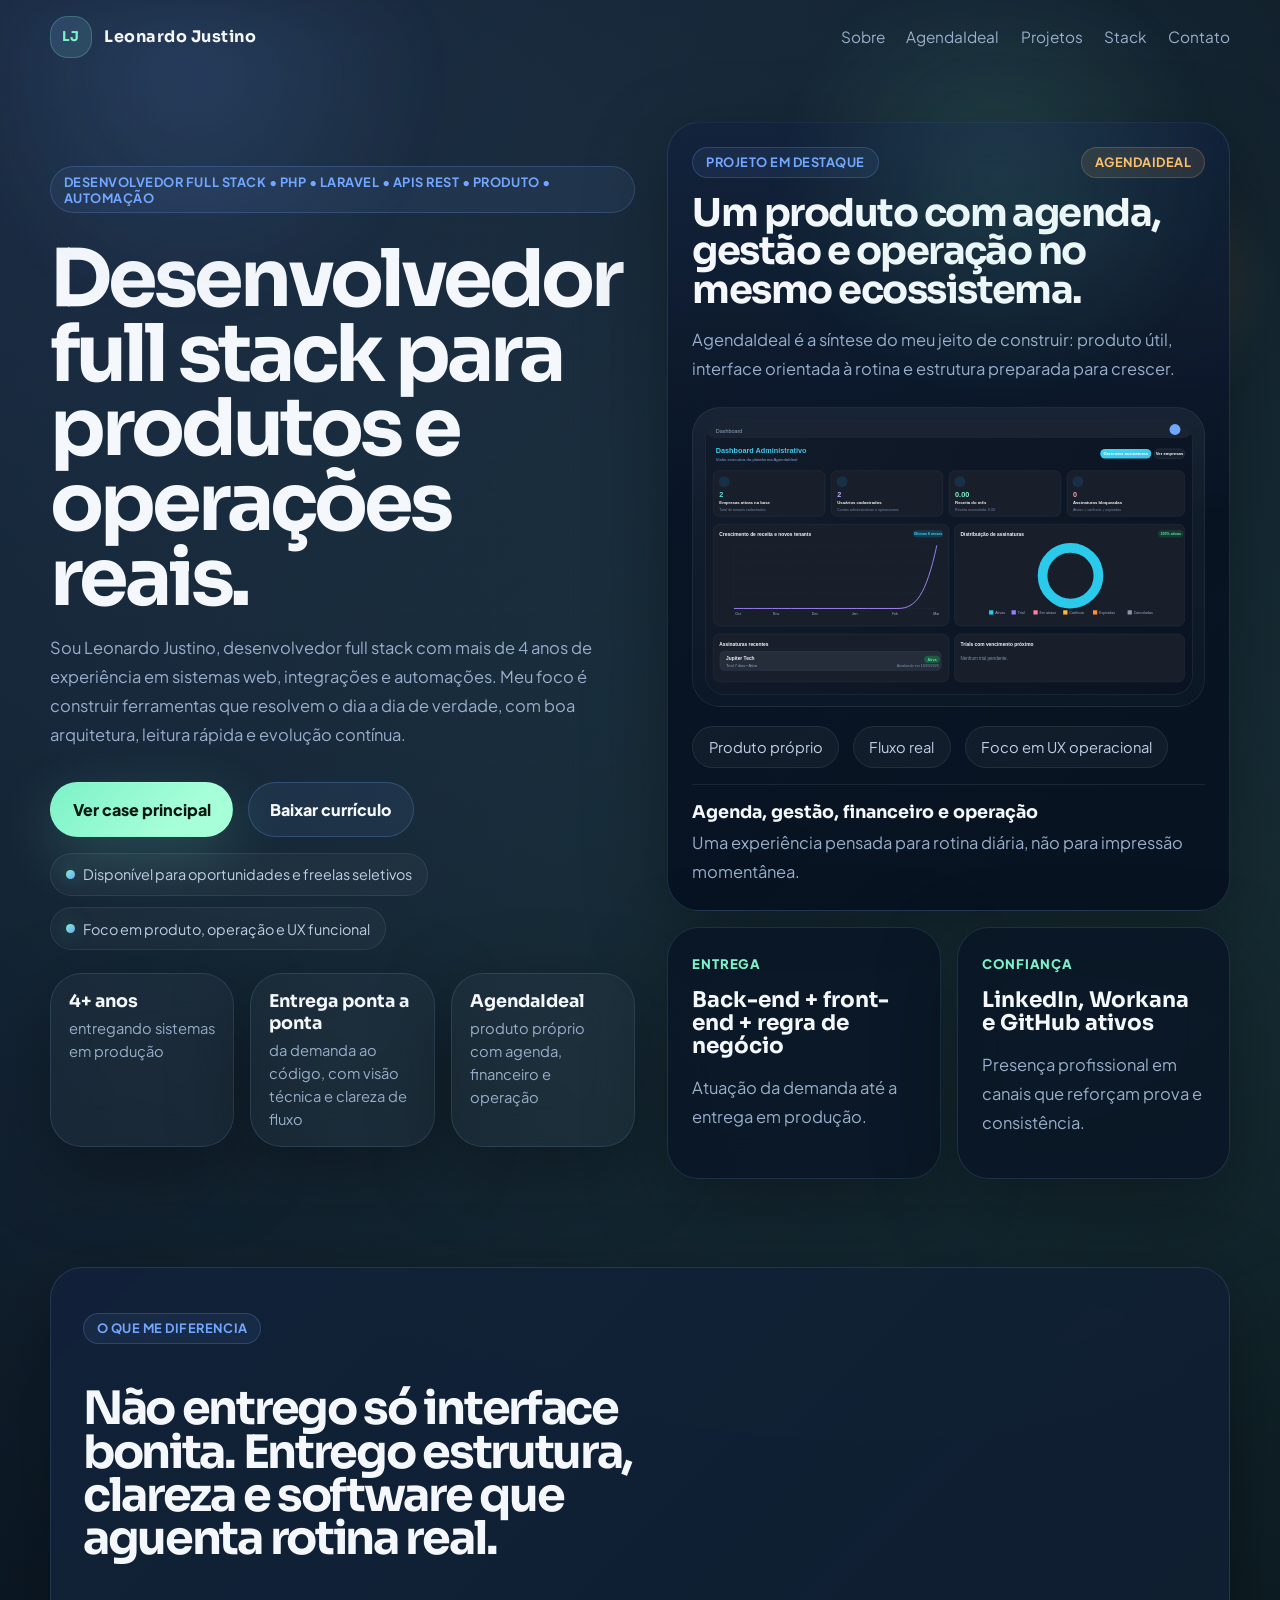
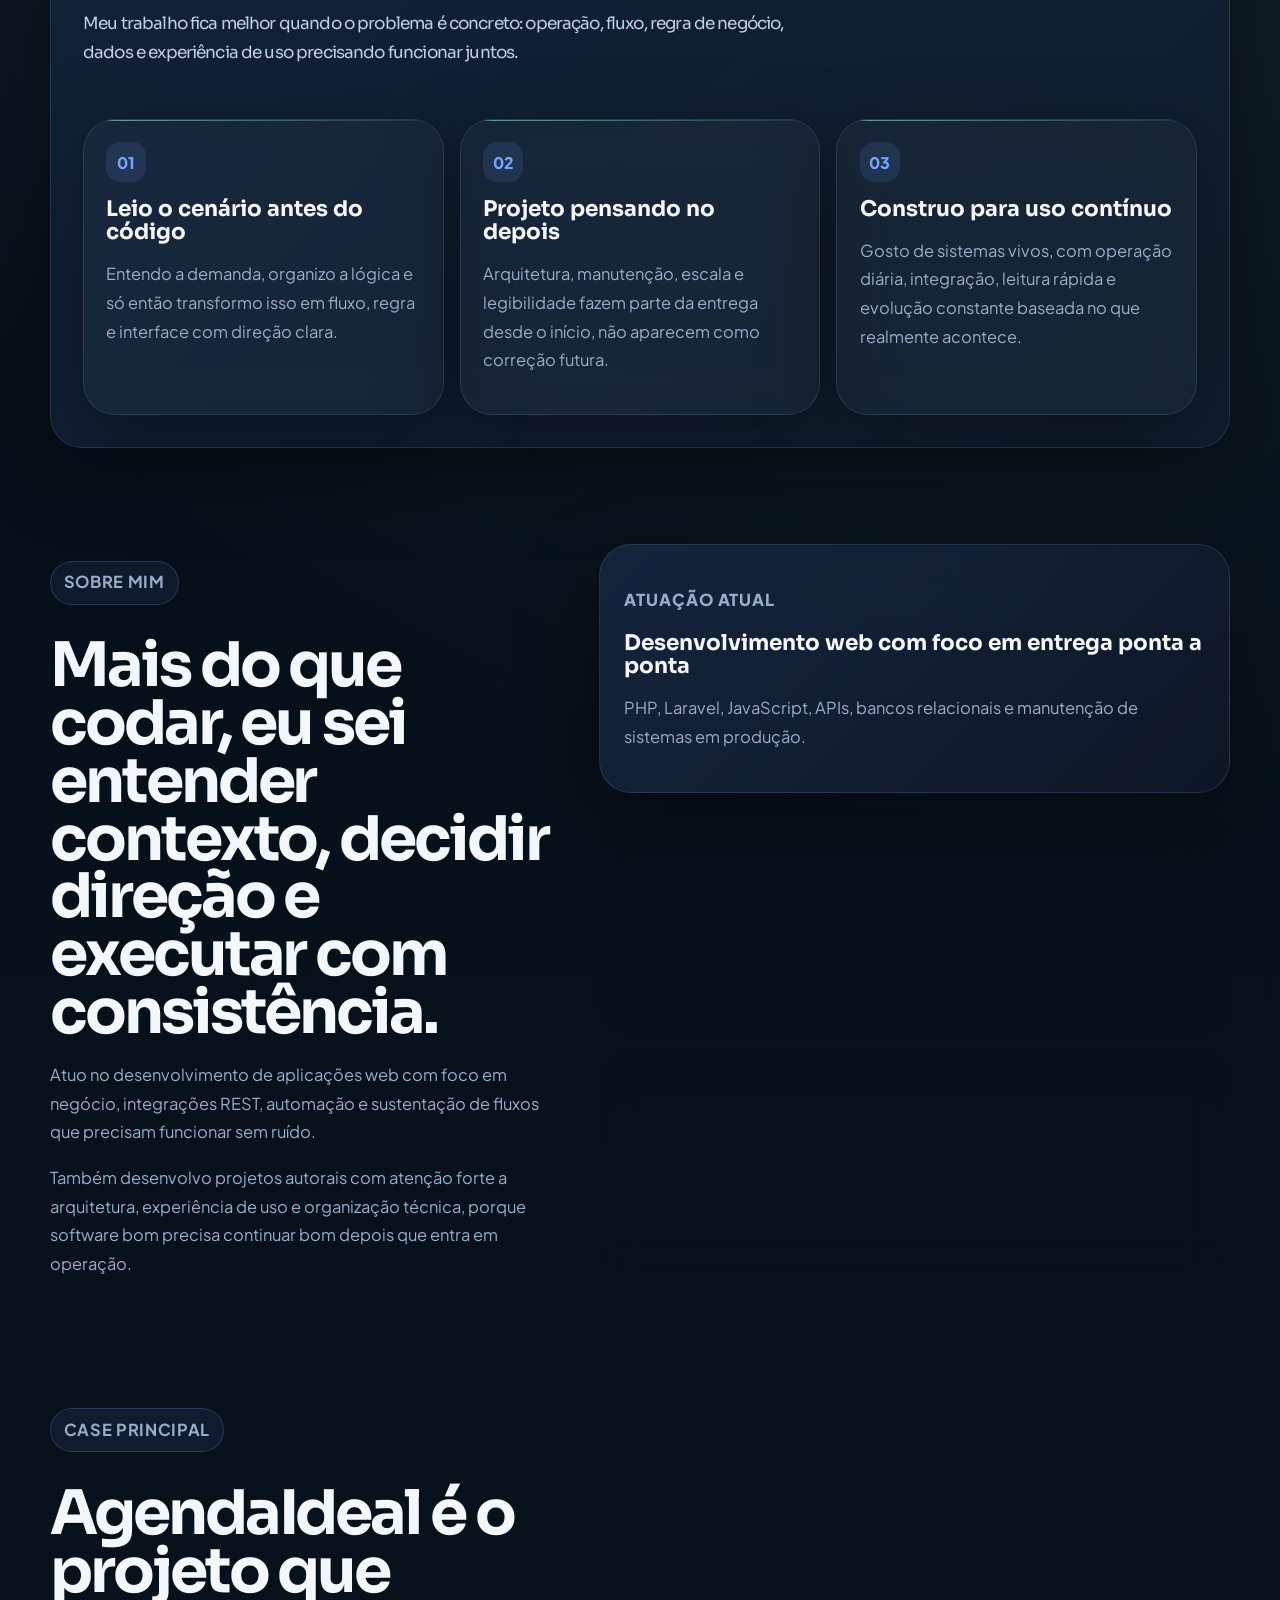
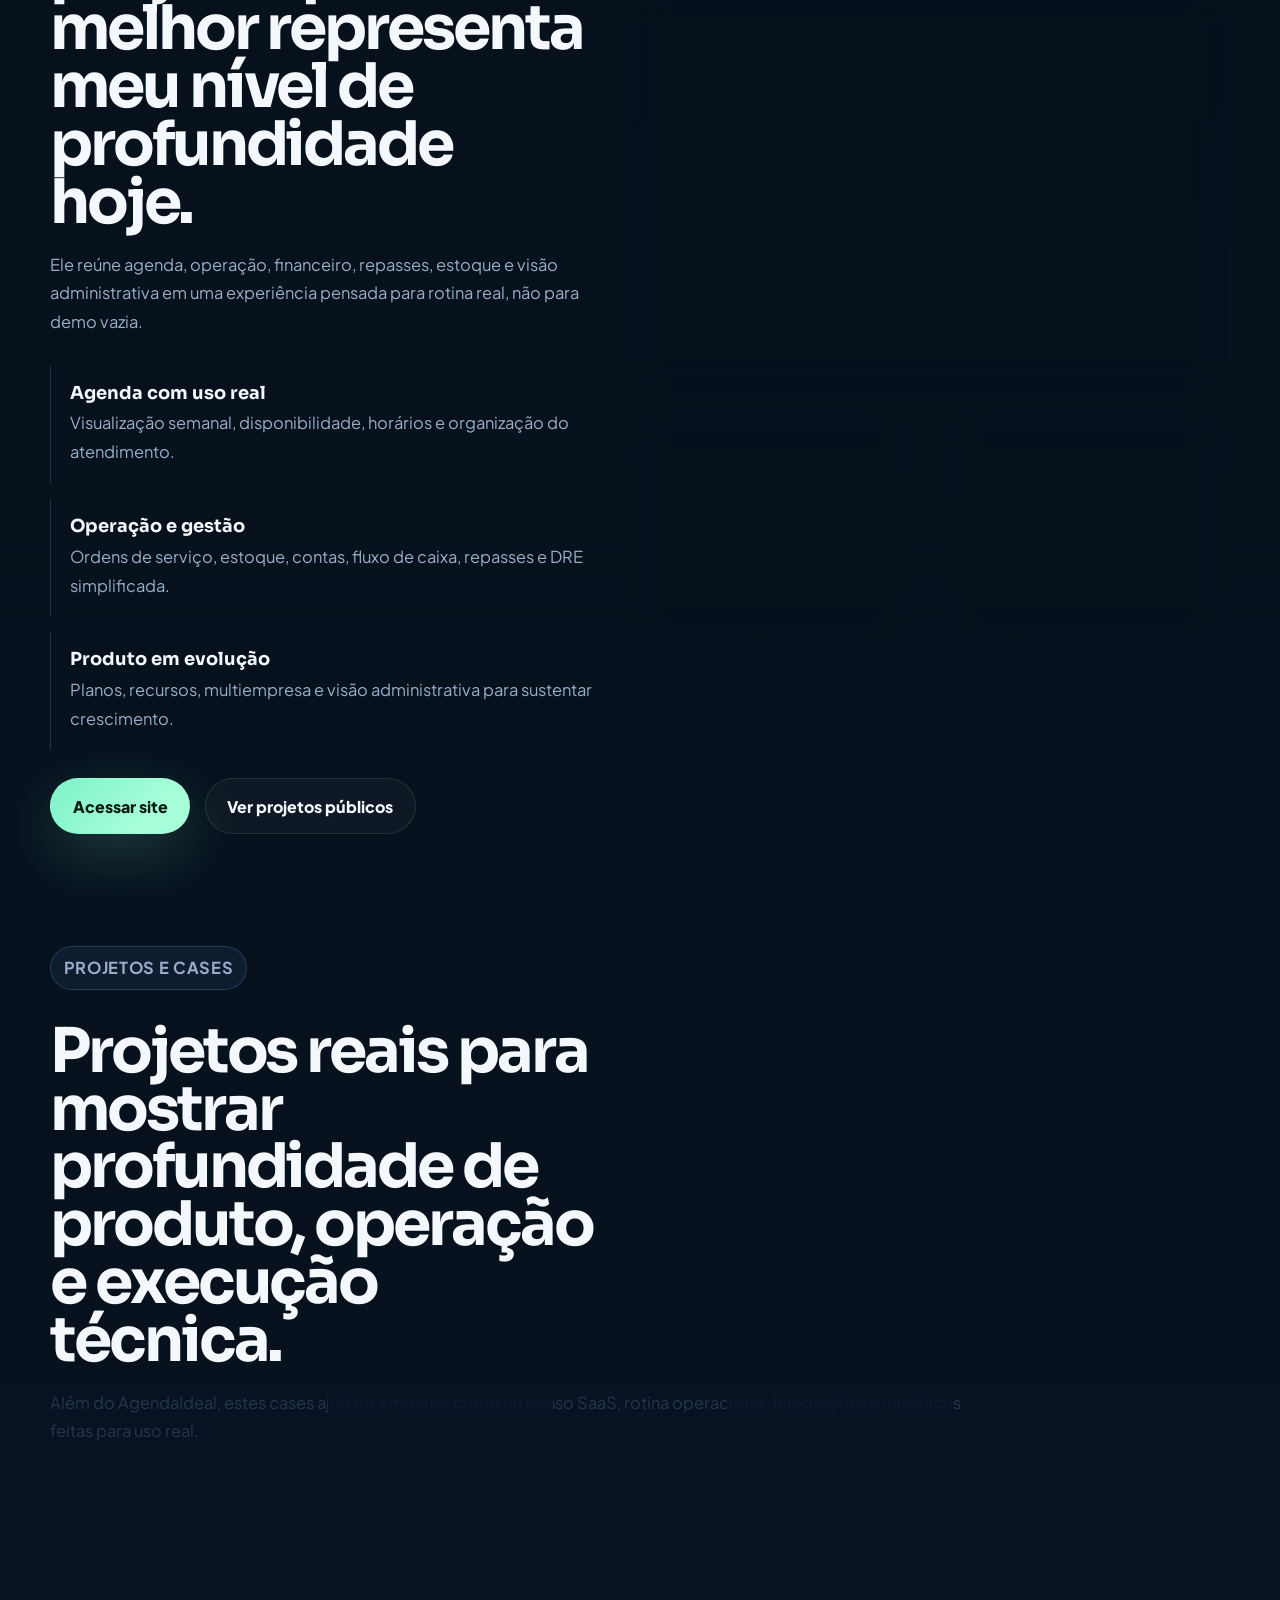
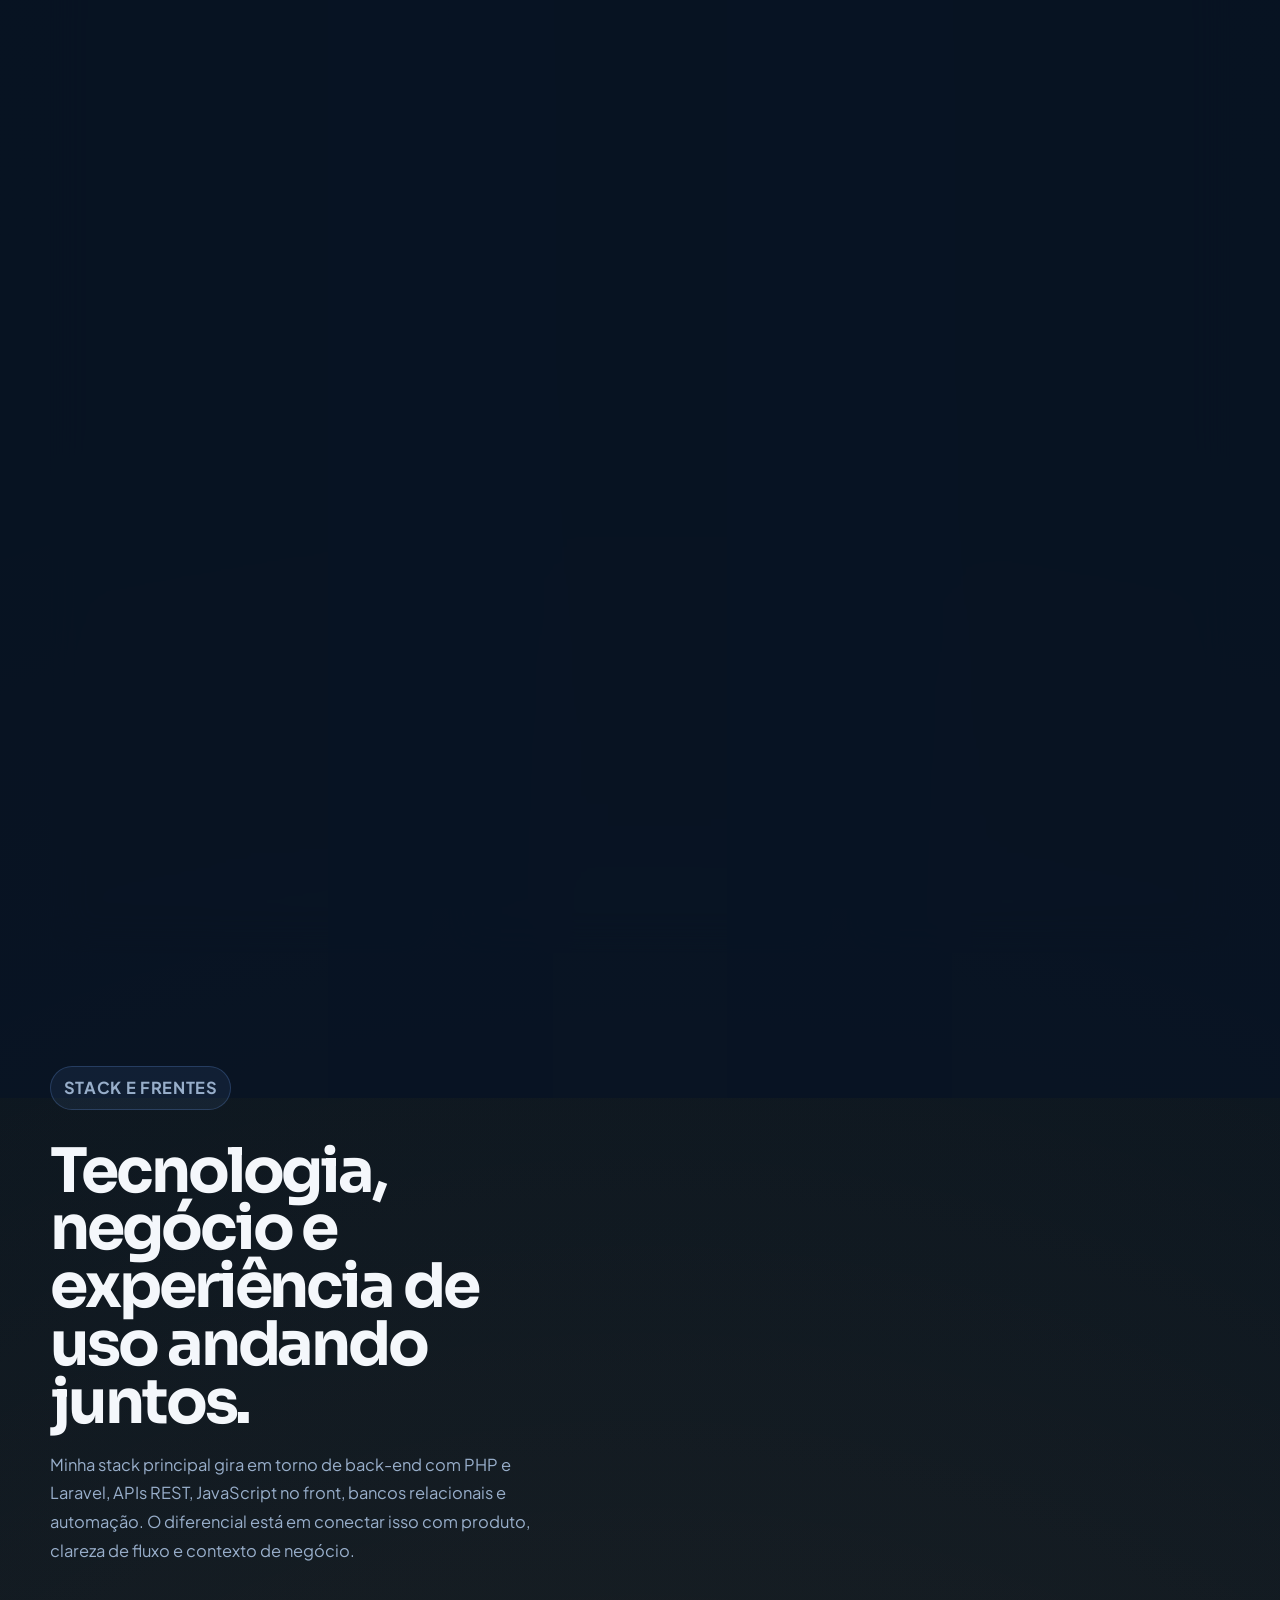
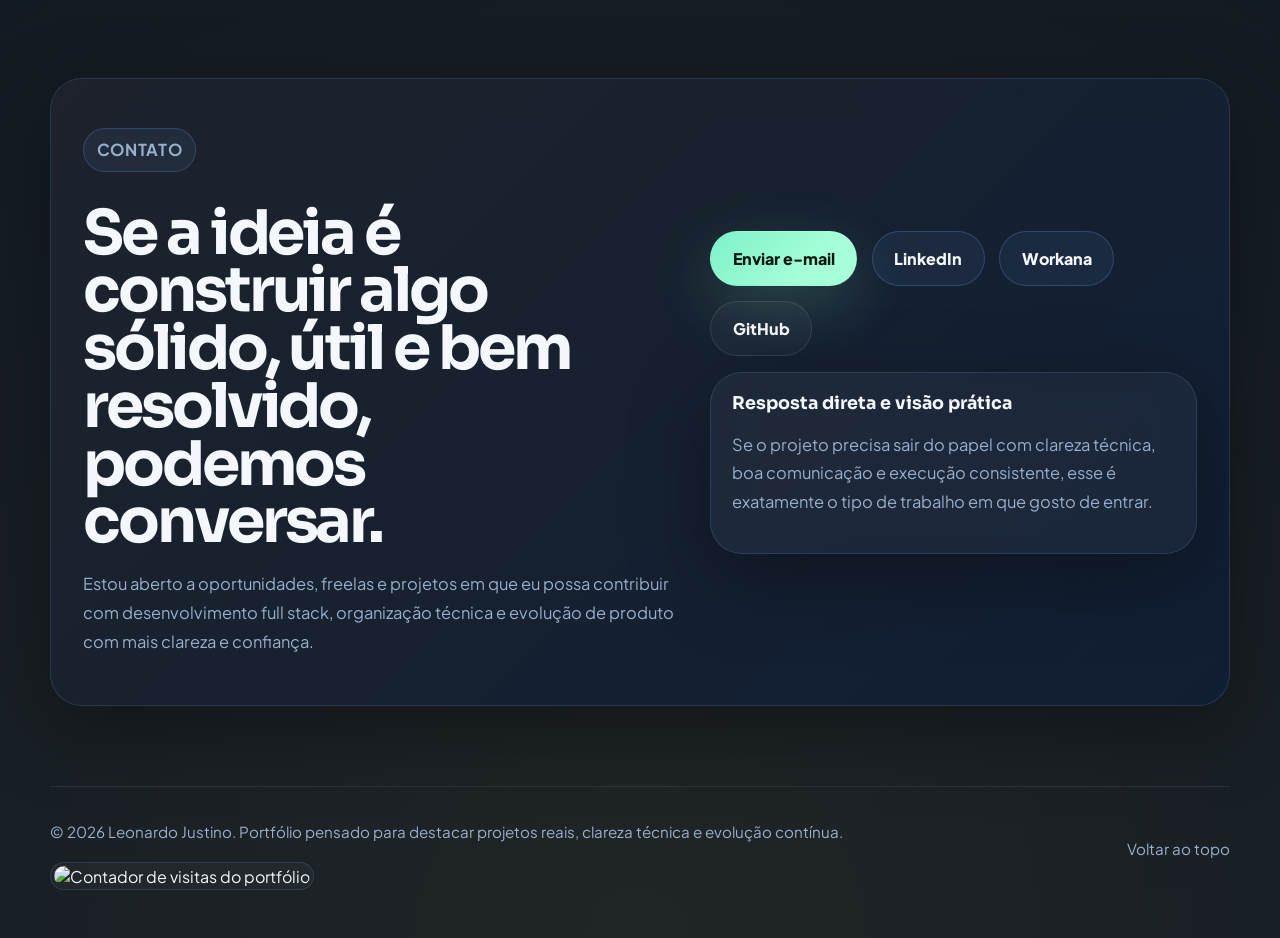
==== commit aa5e3189: "fix(counter): usar badge compativel com github pages" ====
--- a/index.html
+++ b/index.html
@@ -399,9 +399,9 @@
       <div class="container footer-wrap">
         <div class="footer-meta">
           <p>© <span id="year"></span> Leonardo Justino. Portfólio pensado para destacar projetos reais, clareza técnica e evolução contínua.</p>
-          <a class="visit-counter" href="https://hits.seeyoufarm.com" target="_blank" rel="noreferrer" aria-label="Contador de visitas do portfólio">
-            <img src="https://hits.seeyoufarm.com/api/count/incr/badge.svg?url=https%3A%2F%2Fleonardofelps.github.io%2Fportfolio-leonardo%2F&count_bg=%23131E2E&title_bg=%230E1623&icon=&icon_color=%23E7E7E7&title=visitas&edge_flat=false" alt="Contador de visitas do portfólio">
-          </a>
+          <div class="visit-counter" aria-label="Contador de visitas do portfólio">
+            <img src="https://views-counter.vercel.app/badge?pageId=leonardofelps.github.io%2Fportfolio-leonardo&label=visitas&leftColor=0E1623&rightColor=131E2E&type=unique&style=lower" alt="Contador de visitas do portfólio">
+          </div>
         </div>
         <a href="#hero">Voltar ao topo</a>
       </div>
@@ -424,3 +424,4 @@
 
 
 
+
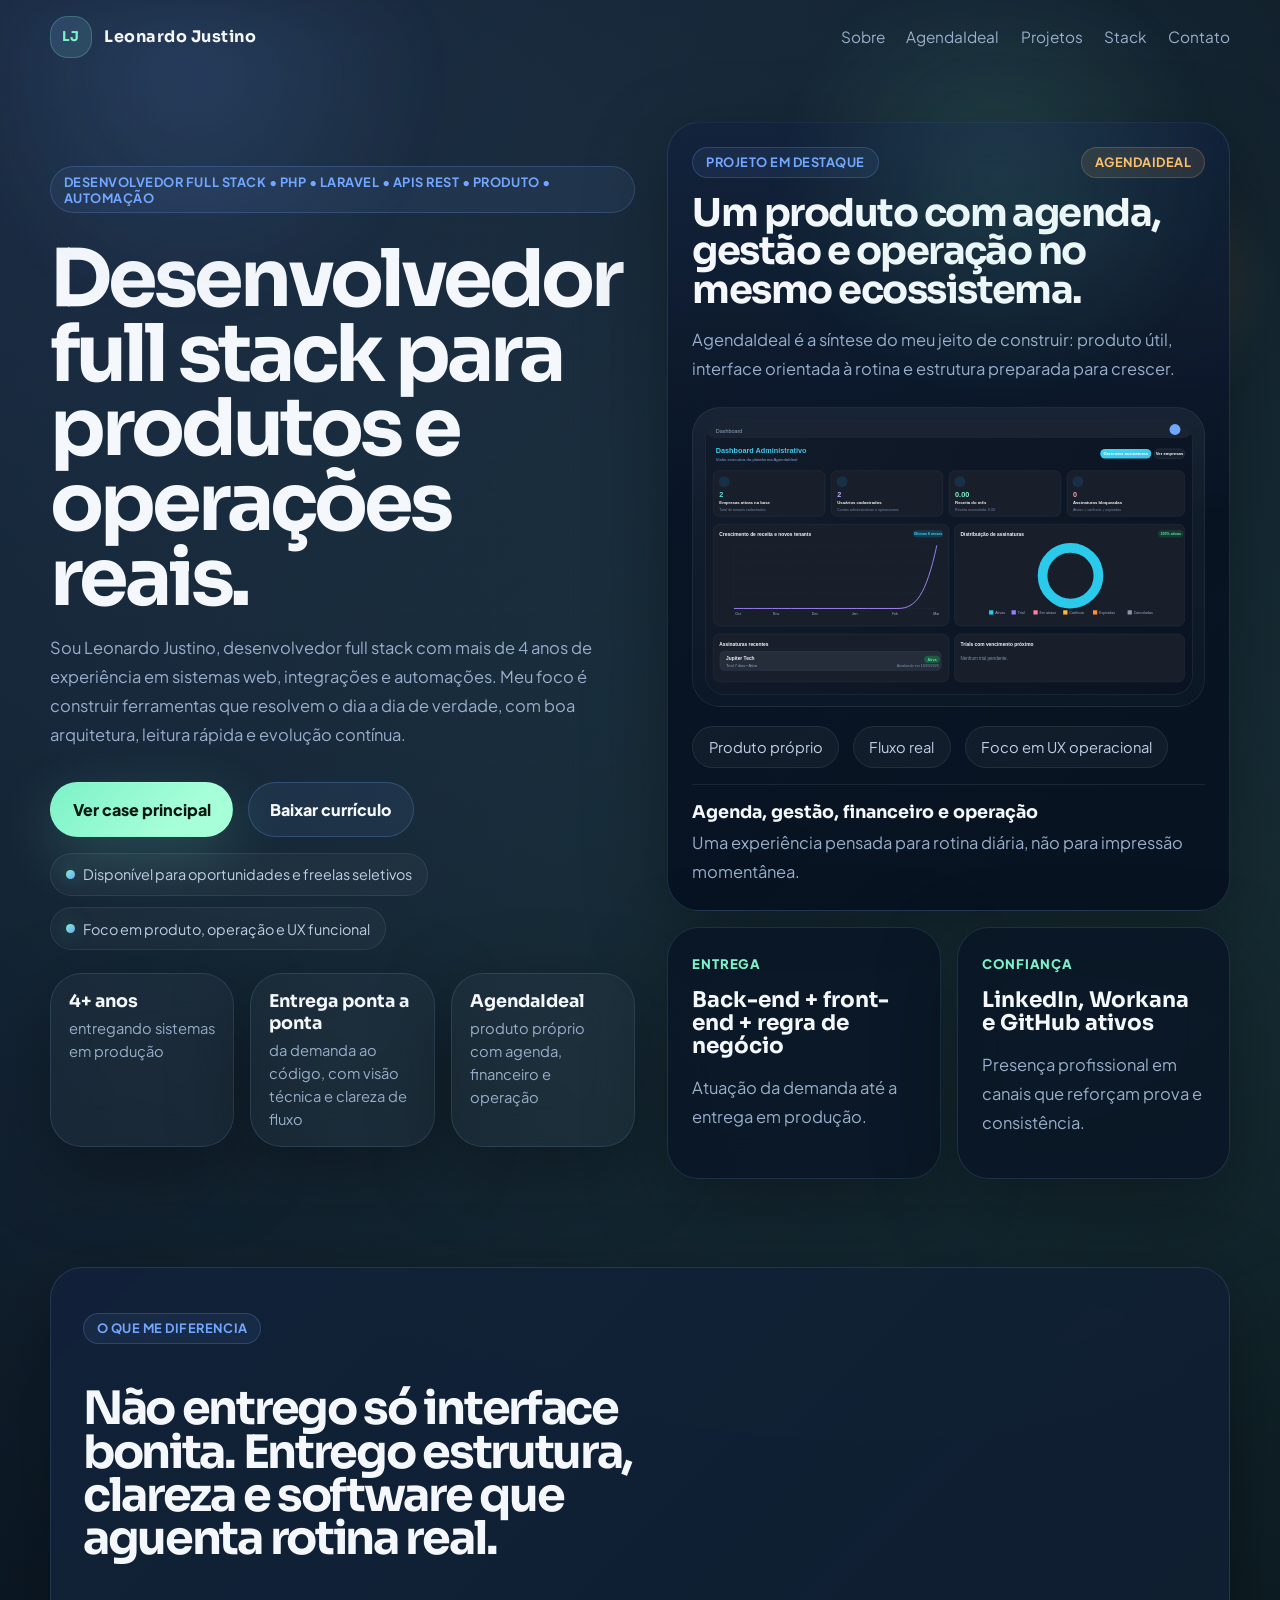
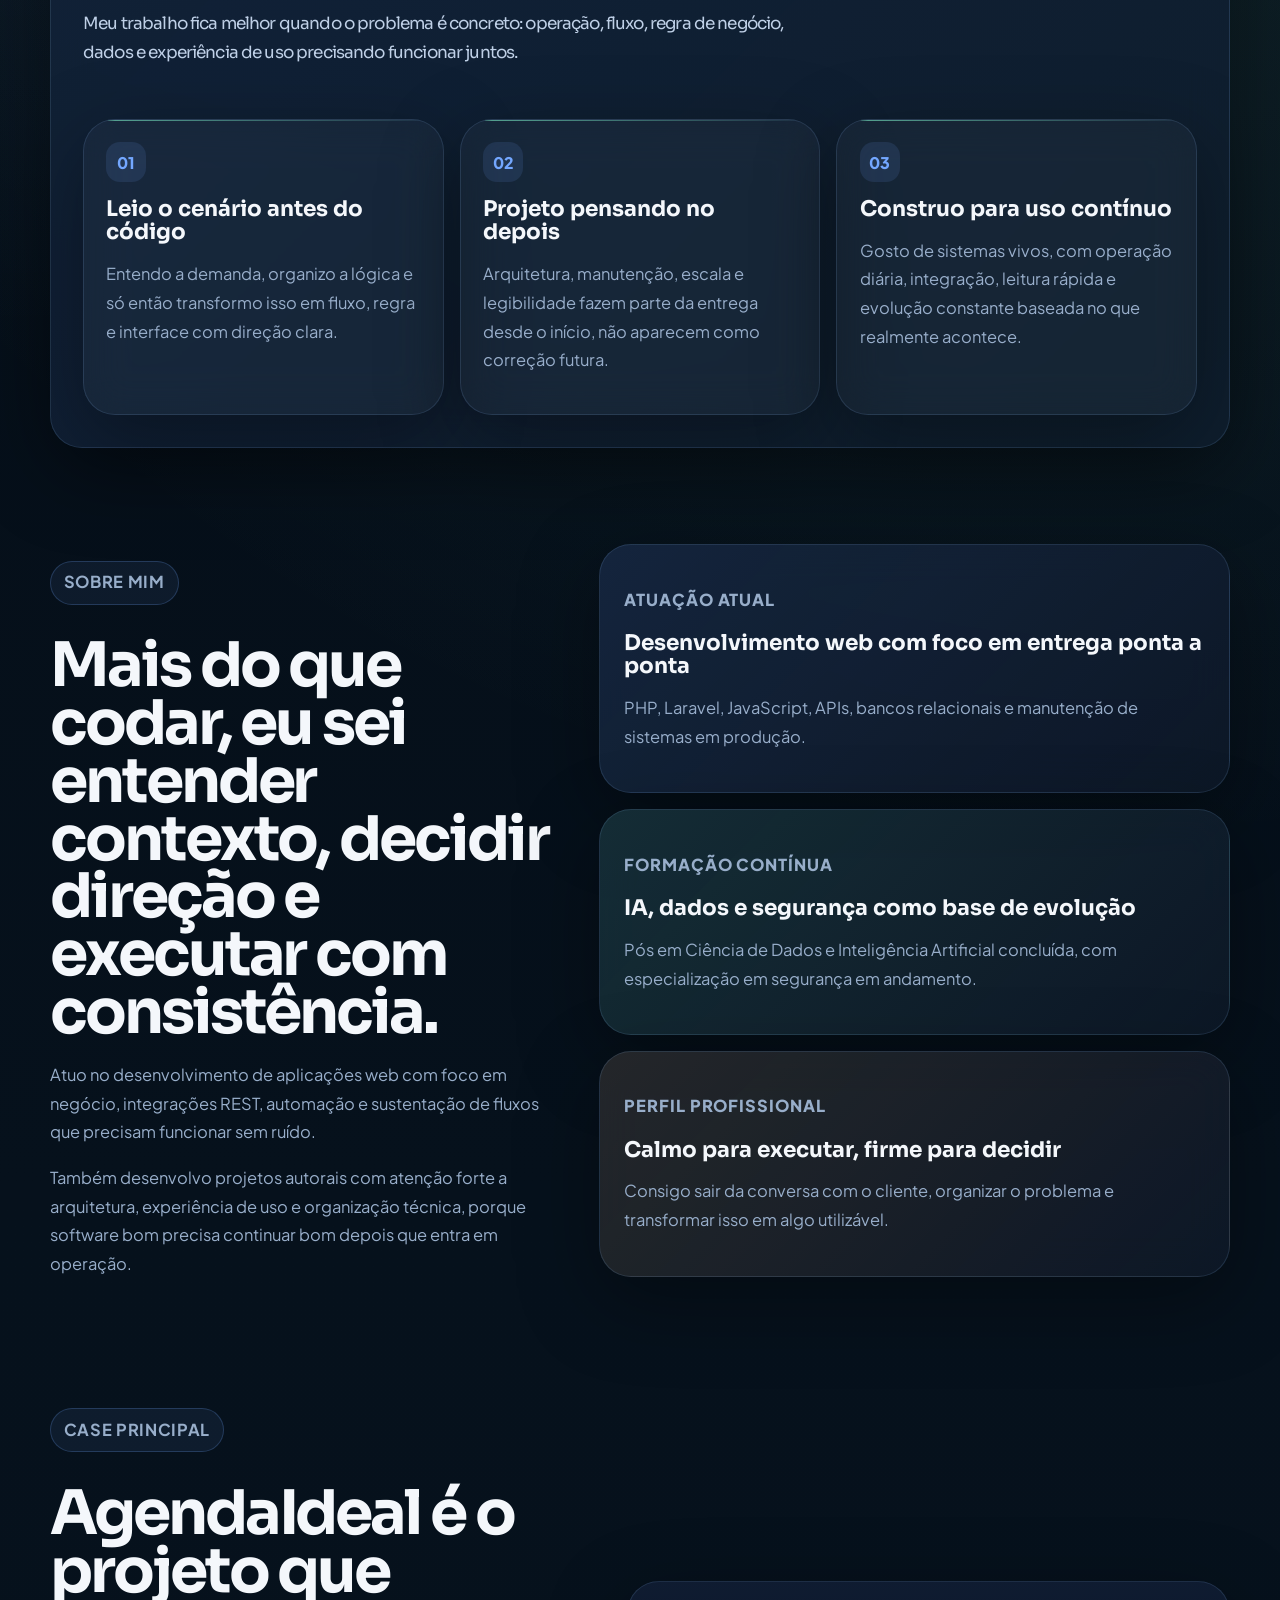
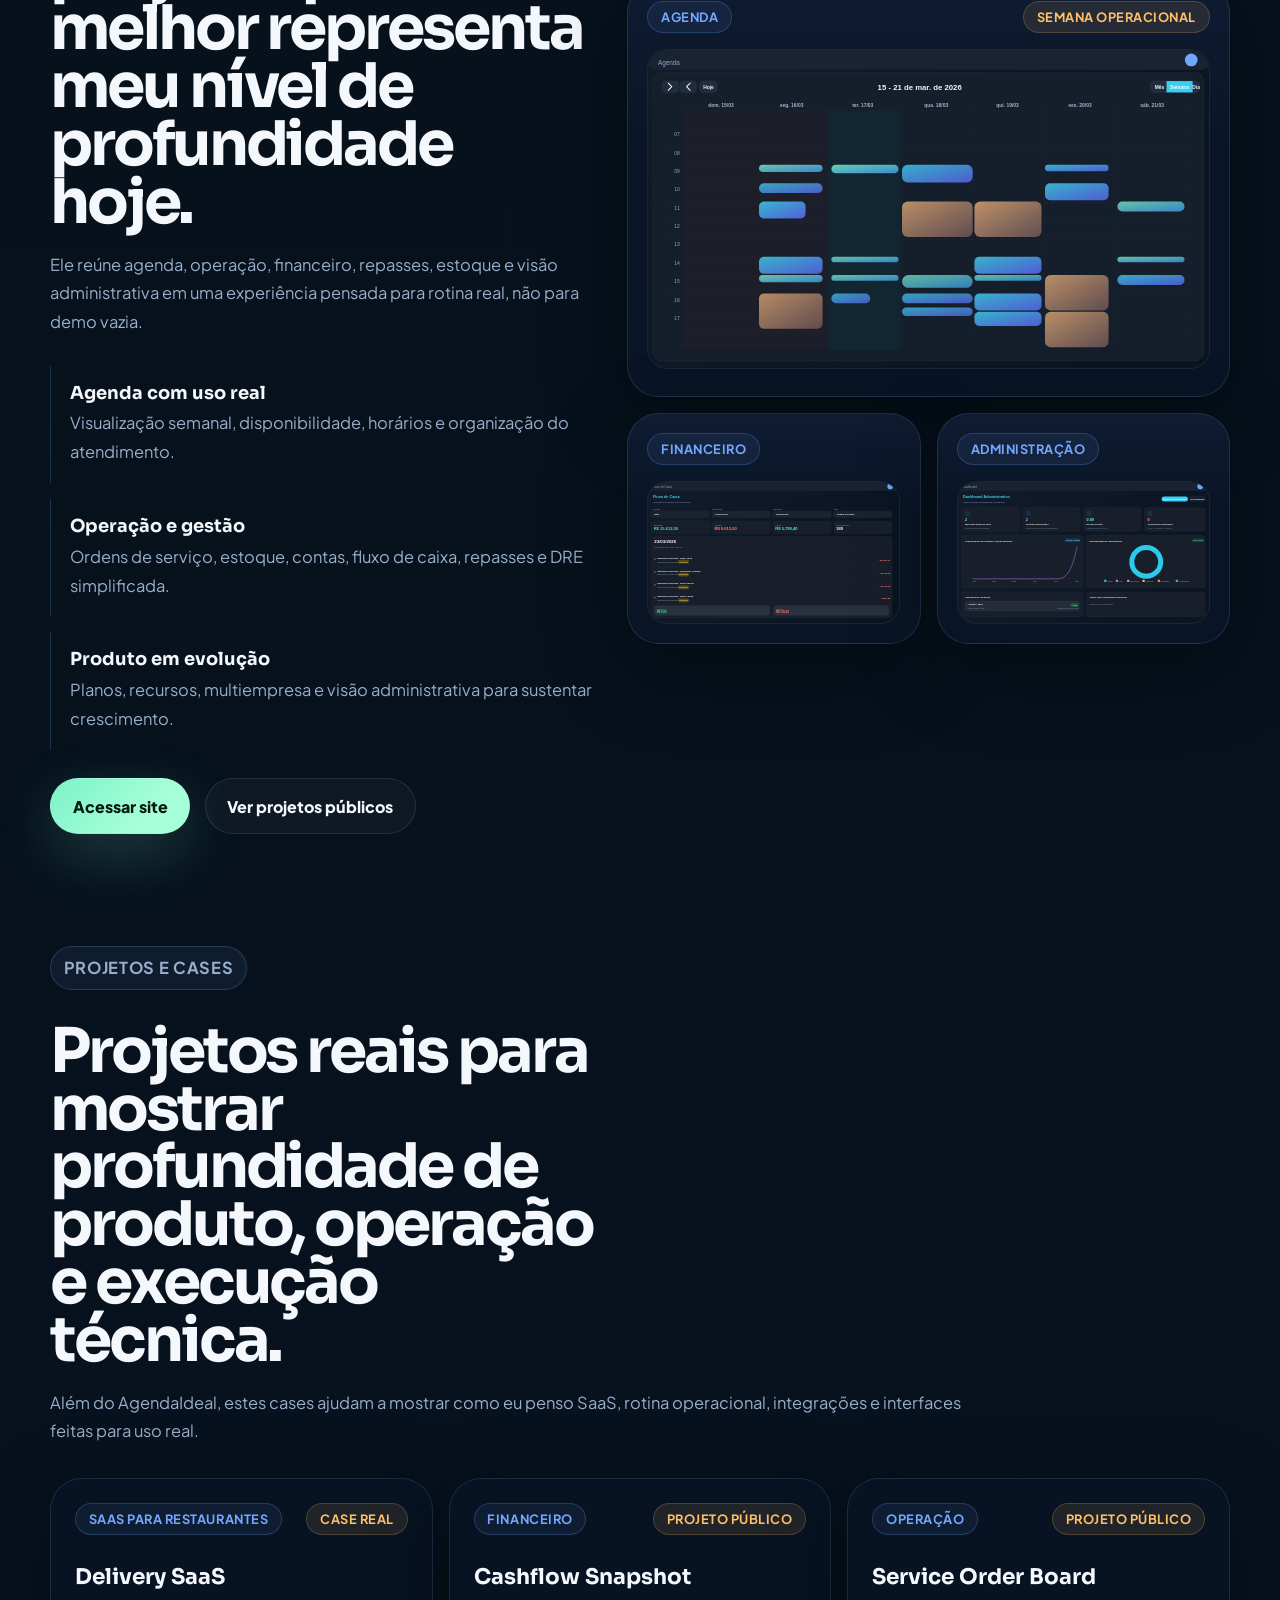
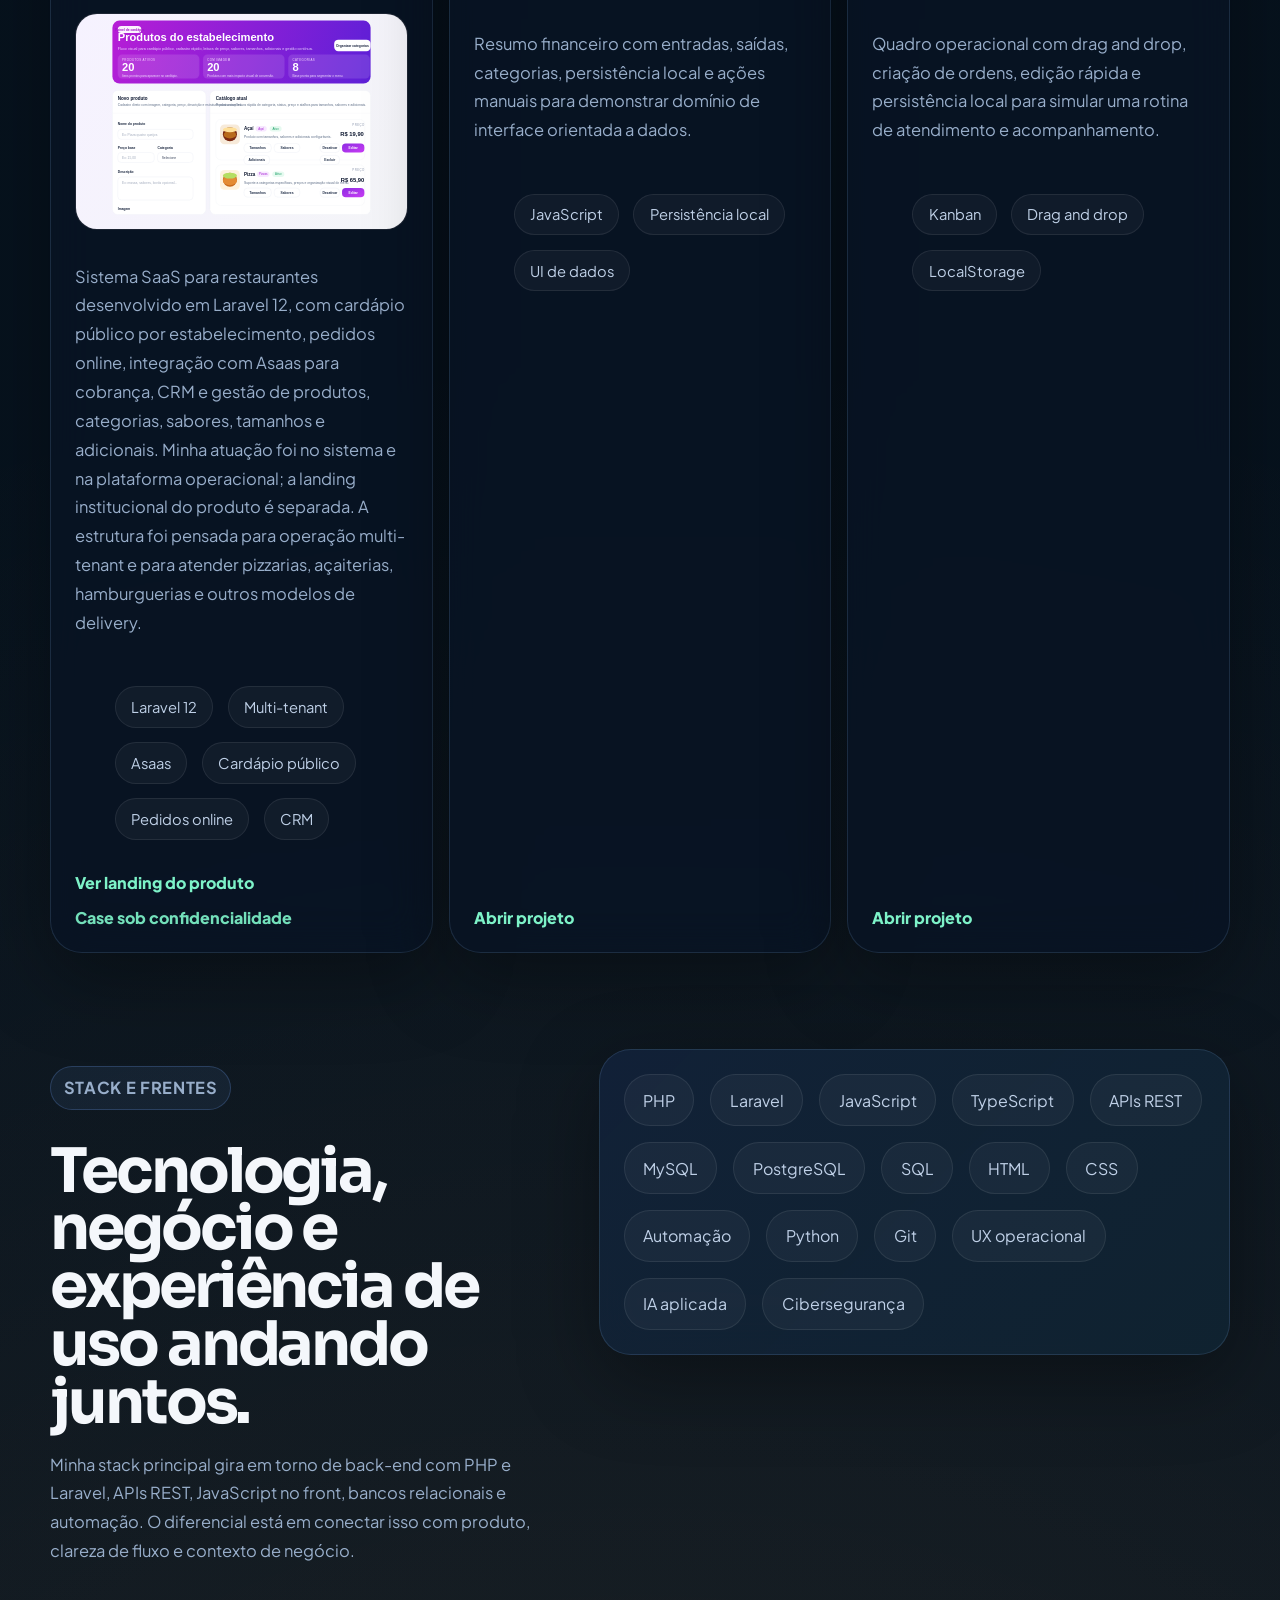
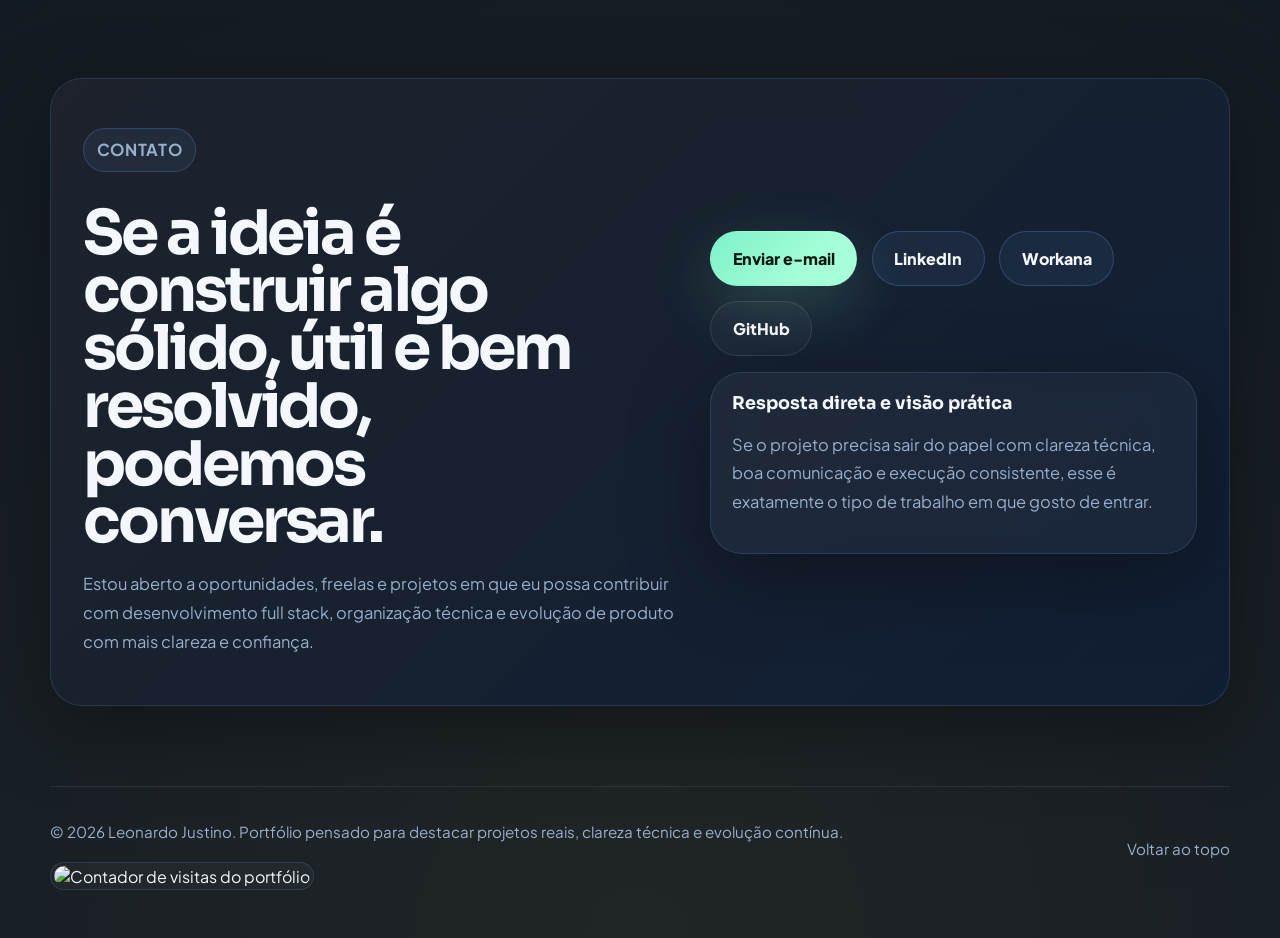
==== commit d5d56819: "Fix portfolio metadata and accessibility" ====
--- a/index.html
+++ b/index.html
@@ -1,4 +1,4 @@
-﻿<!DOCTYPE html>
+<!DOCTYPE html>
 <html lang="pt-BR">
 <head>
   <meta charset="UTF-8">
@@ -12,27 +12,28 @@
   <meta property="og:title" content="Leonardo Justino | Desenvolvedor Full Stack PHP, Laravel e APIs REST">
   <meta property="og:description" content="Portfólio com projetos reais, foco em PHP, Laravel, automação, APIs REST e sistemas web construídos para uso real.">
   <meta property="og:type" content="website">
-  <meta property="og:url" content="https://leonardojustino.dev/">
-  <meta property="og:image" content="https://leonardojustino.dev/assets/img/agendaideal/dashboard.svg">
+  <meta property="og:url" content="https://leonardofelps.github.io/portfolio-leonardo/">
+  <meta property="og:image" content="https://leonardofelps.github.io/portfolio-leonardo/assets/img/agendaideal/dashboard.svg">
   <meta property="og:image:alt" content="Preview do dashboard administrativo do AgendaIdeal no portfólio de Leonardo Justino">
   <meta name="twitter:card" content="summary_large_image">
   <meta name="twitter:title" content="Leonardo Justino | Desenvolvedor Full Stack PHP, Laravel e APIs REST">
   <meta name="twitter:description" content="Projetos reais, AgendaIdeal e experiência com sistemas web, automação e interfaces de operação.">
-  <meta name="twitter:image" content="https://leonardojustino.dev/assets/img/agendaideal/dashboard.svg">
+  <meta name="twitter:image" content="https://leonardofelps.github.io/portfolio-leonardo/assets/img/agendaideal/dashboard.svg">
   <meta name="twitter:image:alt" content="Preview do dashboard administrativo do AgendaIdeal no portfólio de Leonardo Justino">
-  <link rel="canonical" href="https://leonardojustino.dev/">
+  <link rel="canonical" href="https://leonardofelps.github.io/portfolio-leonardo/">
   <link rel="manifest" href="manifest.json?v=20260317-2">
   <link rel="preconnect" href="https://fonts.googleapis.com">
   <link rel="preconnect" href="https://fonts.gstatic.com" crossorigin>
   <link href="https://fonts.googleapis.com/css2?family=Plus+Jakarta+Sans:wght@400;500;700;800&family=Sora:wght@500;600;700;800&display=swap" rel="stylesheet">
+  <script>document.documentElement.classList.add('js');</script>
   <link rel="stylesheet" href="assets/css/style.css?v=20260317-2">
   <script type="application/ld+json">
     {
       "@context": "https://schema.org",
       "@type": "Person",
       "name": "Leonardo Justino",
-      "url": "https://leonardojustino.dev/",
-      "image": "https://leonardojustino.dev/assets/img/agendaideal/dashboard.svg",
+      "url": "https://leonardofelps.github.io/portfolio-leonardo/",
+      "image": "https://leonardofelps.github.io/portfolio-leonardo/assets/img/agendaideal/dashboard.svg",
       "description": "Desenvolvedor full stack com foco em PHP, Laravel, APIs REST, automação e sistemas web em produção.",
       "email": "mailto:leofevieira98@gmail.com",
       "jobTitle": "Desenvolvedor Full Stack",
--- a/assets/css/style.css
+++ b/assets/css/style.css
@@ -29,6 +29,10 @@
   scroll-behavior: smooth;
 }
 
+html:focus-within {
+  scroll-behavior: smooth;
+}
+
 body {
   margin: 0;
   color: var(--text);
@@ -74,6 +78,12 @@
 a {
   color: inherit;
   text-decoration: none;
+}
+
+a:focus-visible,
+button:focus-visible {
+  outline: 3px solid var(--accent);
+  outline-offset: 3px;
 }
 
 button,
@@ -884,16 +894,36 @@
   font-size: 0.95rem;
 }
 
-.reveal {
+.js .reveal {
   opacity: 0;
   transform: translateY(24px);
   transition: opacity 0.7s ease, transform 0.7s ease;
   transition-delay: var(--reveal-delay, 0ms);
 }
 
-.reveal.is-visible {
+.js .reveal.is-visible {
   opacity: 1;
   transform: translateY(0);
+}
+
+@media (prefers-reduced-motion: reduce) {
+  html,
+  html:focus-within {
+    scroll-behavior: auto;
+  }
+
+  *,
+  *::before,
+  *::after {
+    animation: none !important;
+    transition: none !important;
+  }
+
+  .js .reveal,
+  .js .reveal.is-visible {
+    opacity: 1;
+    transform: none;
+  }
 }
 
 @media (max-width: 1080px) {
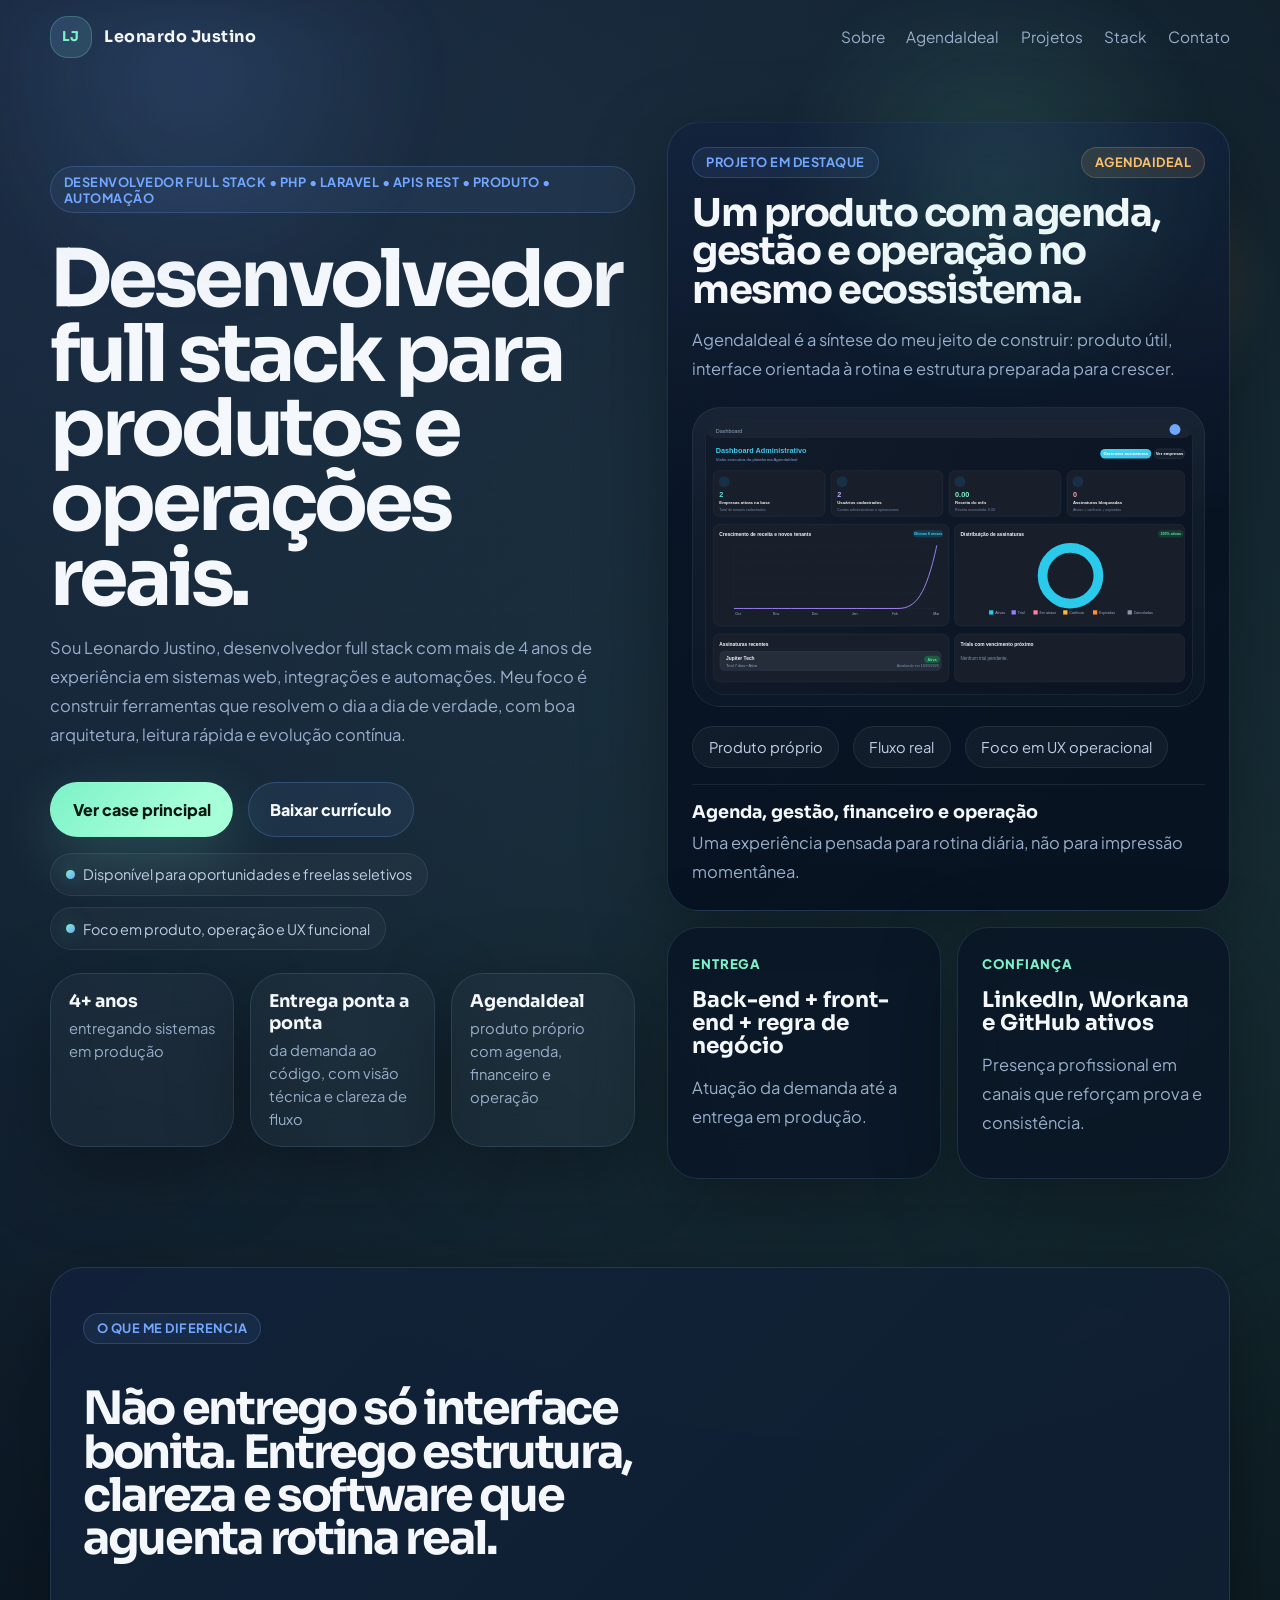
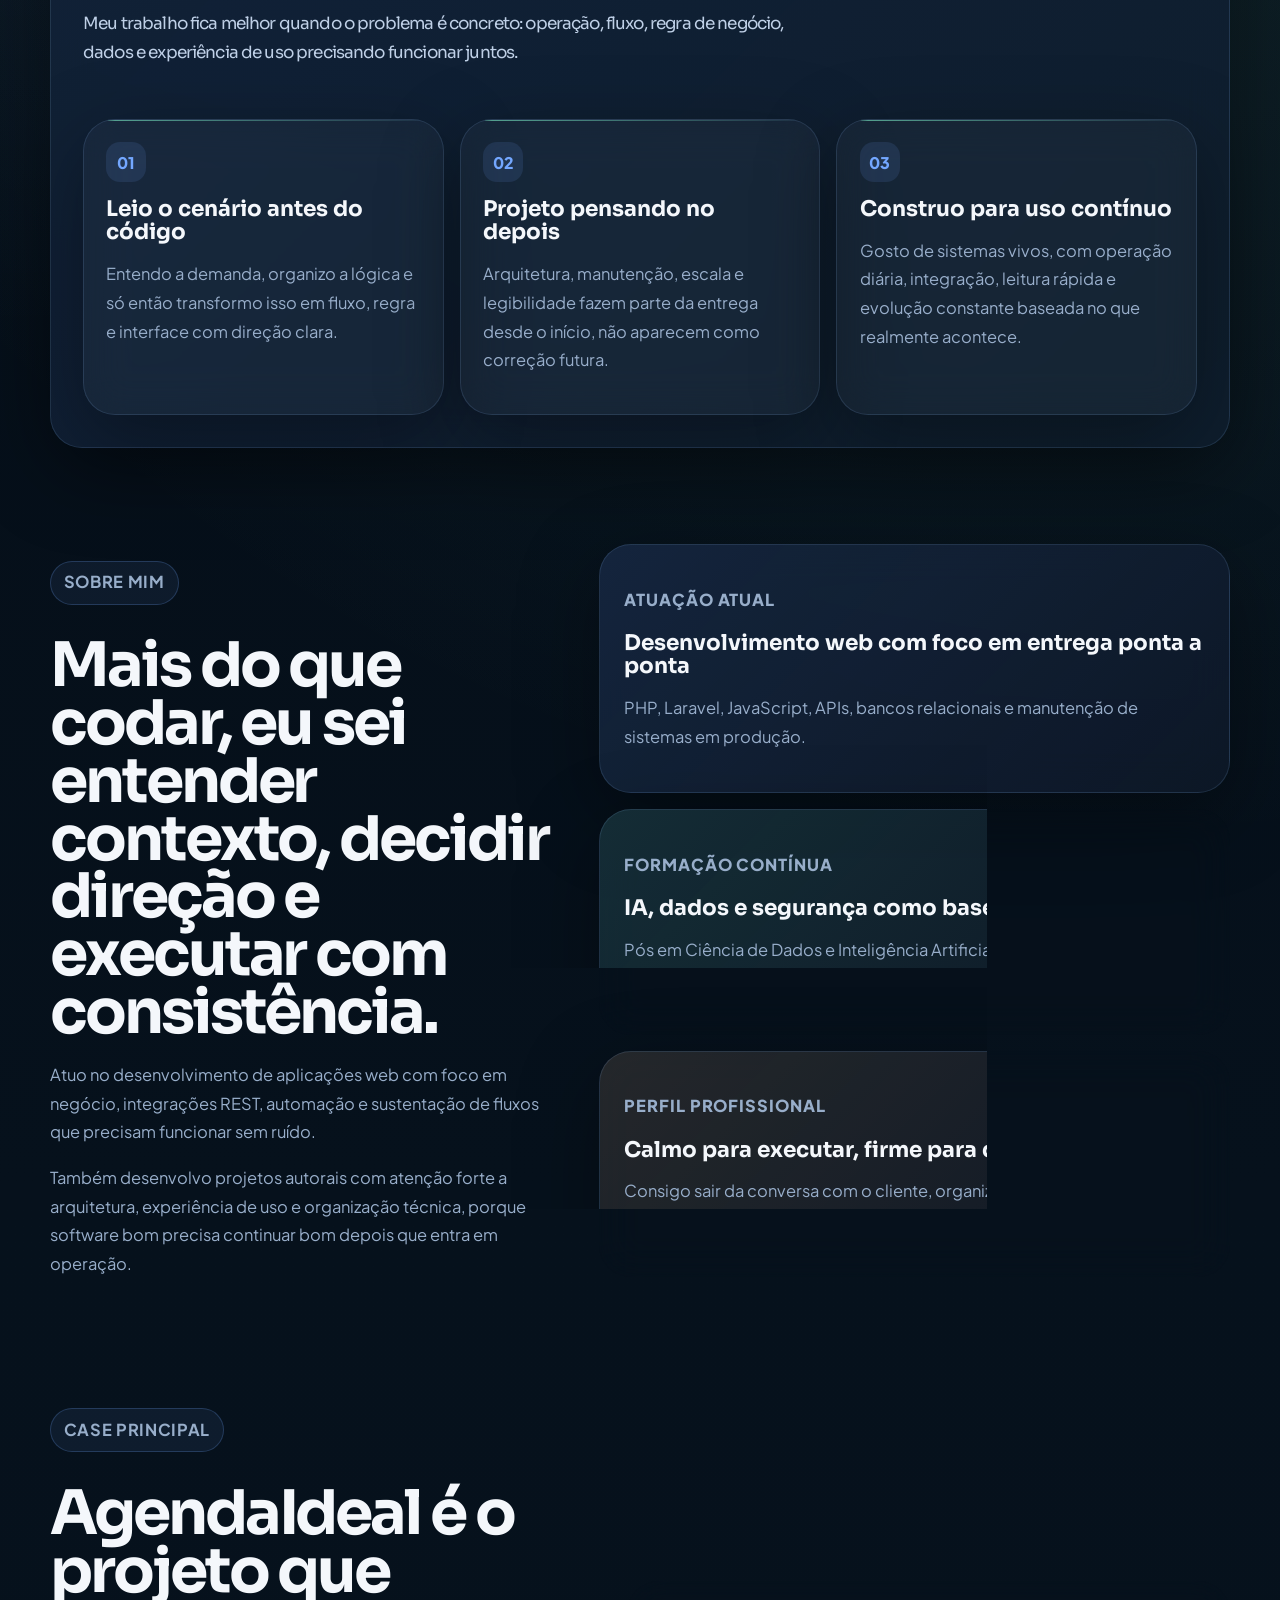
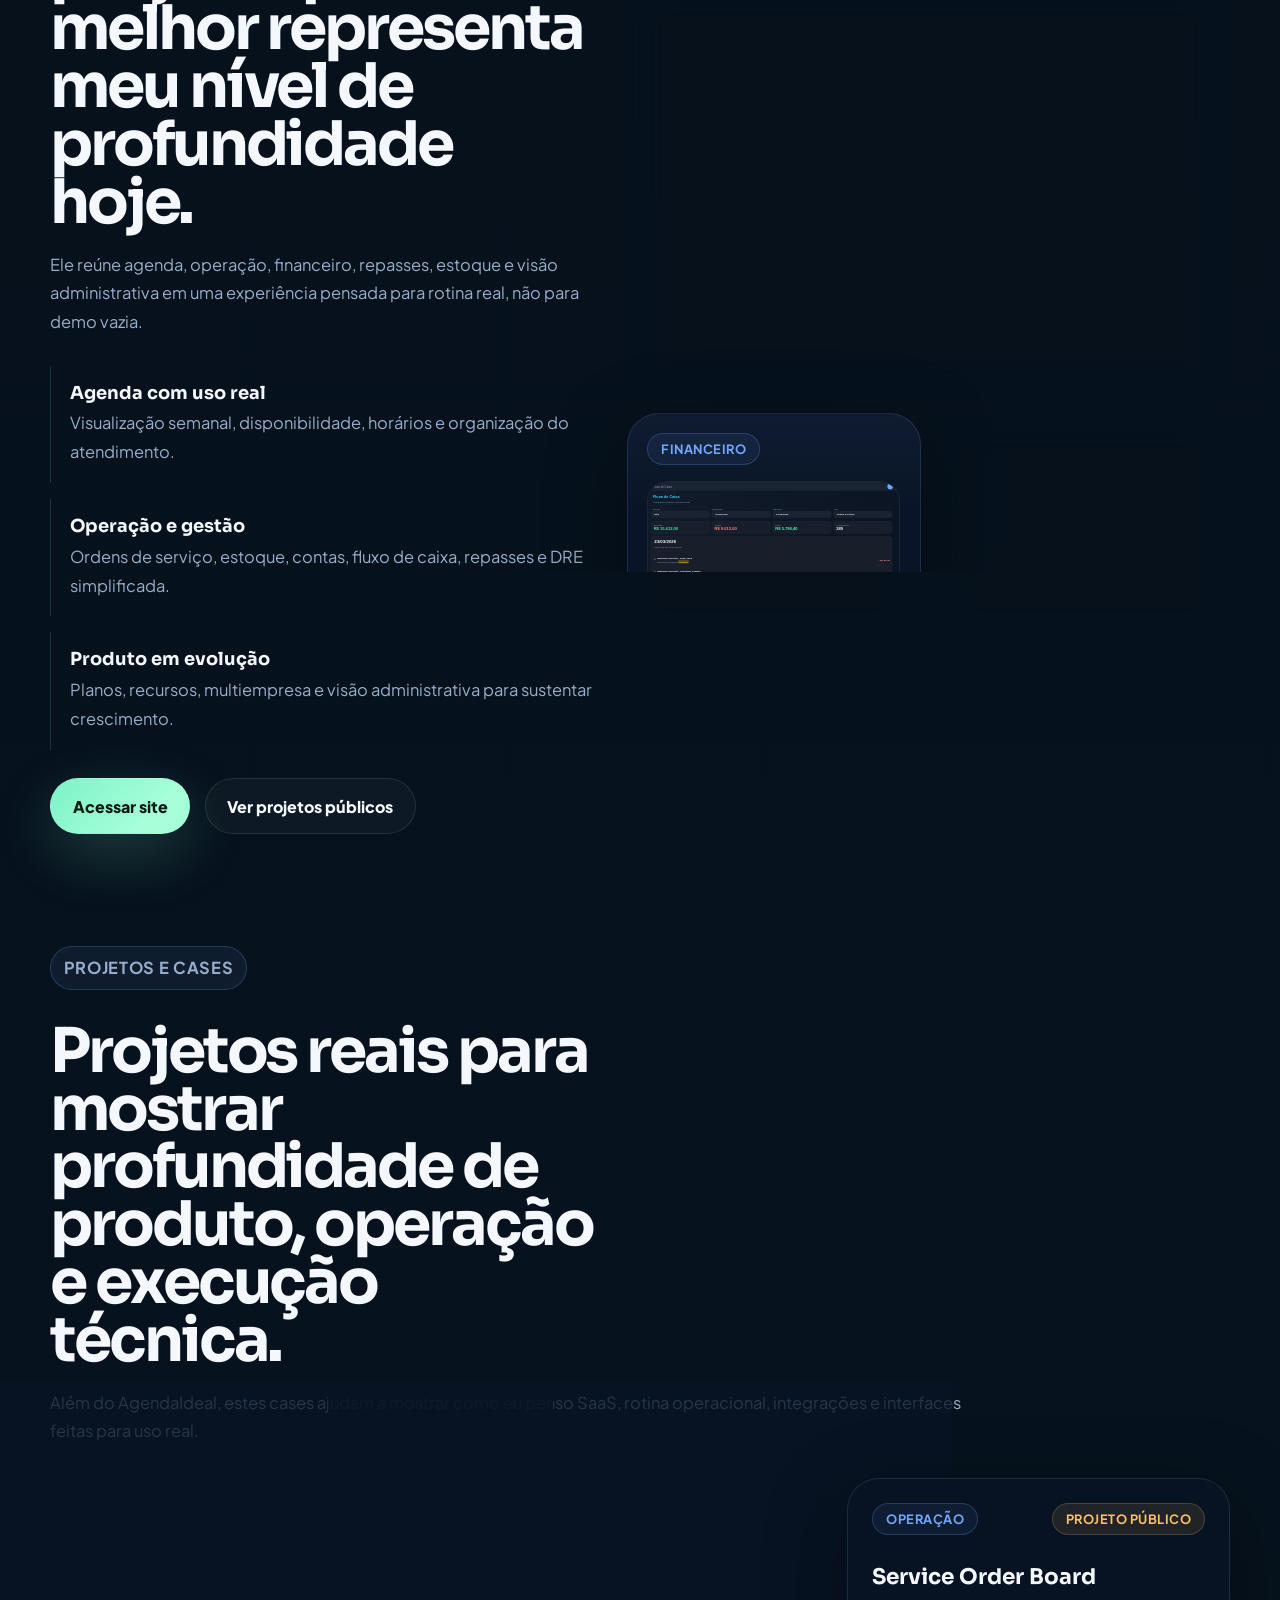
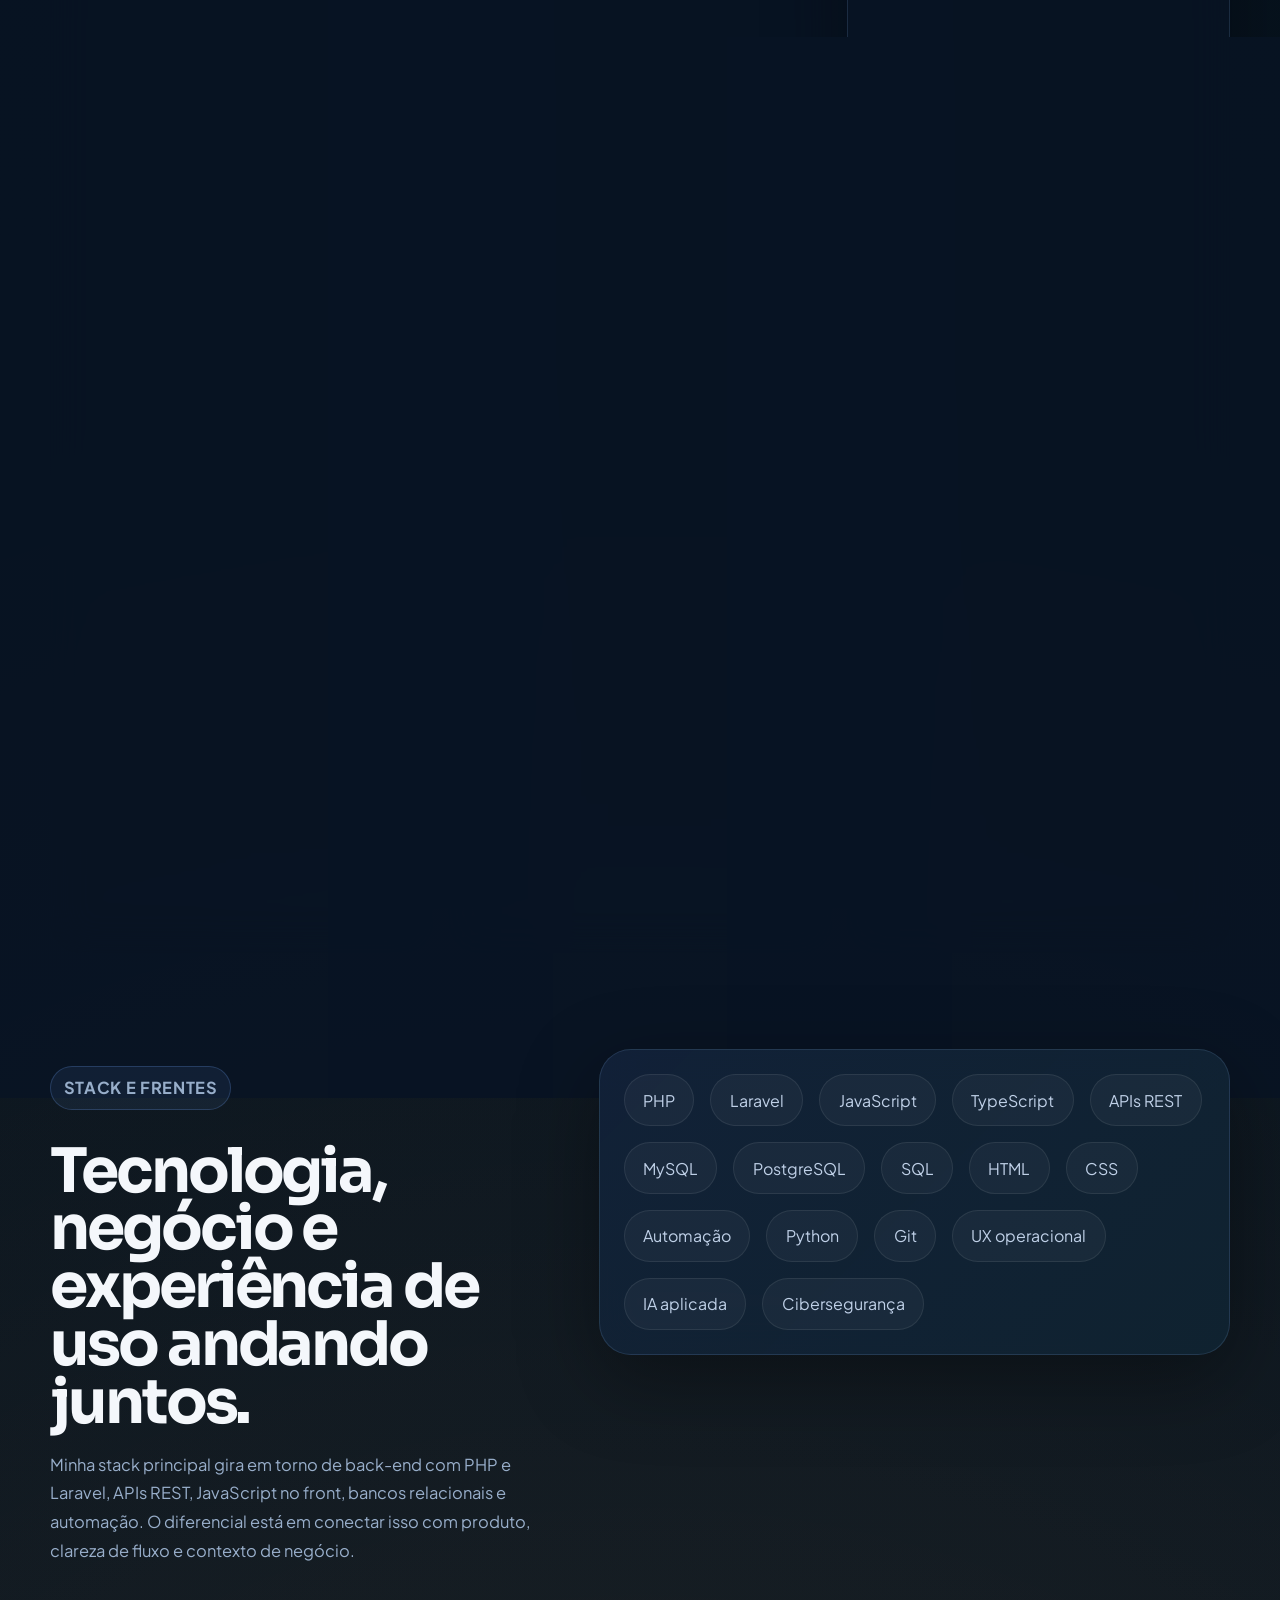
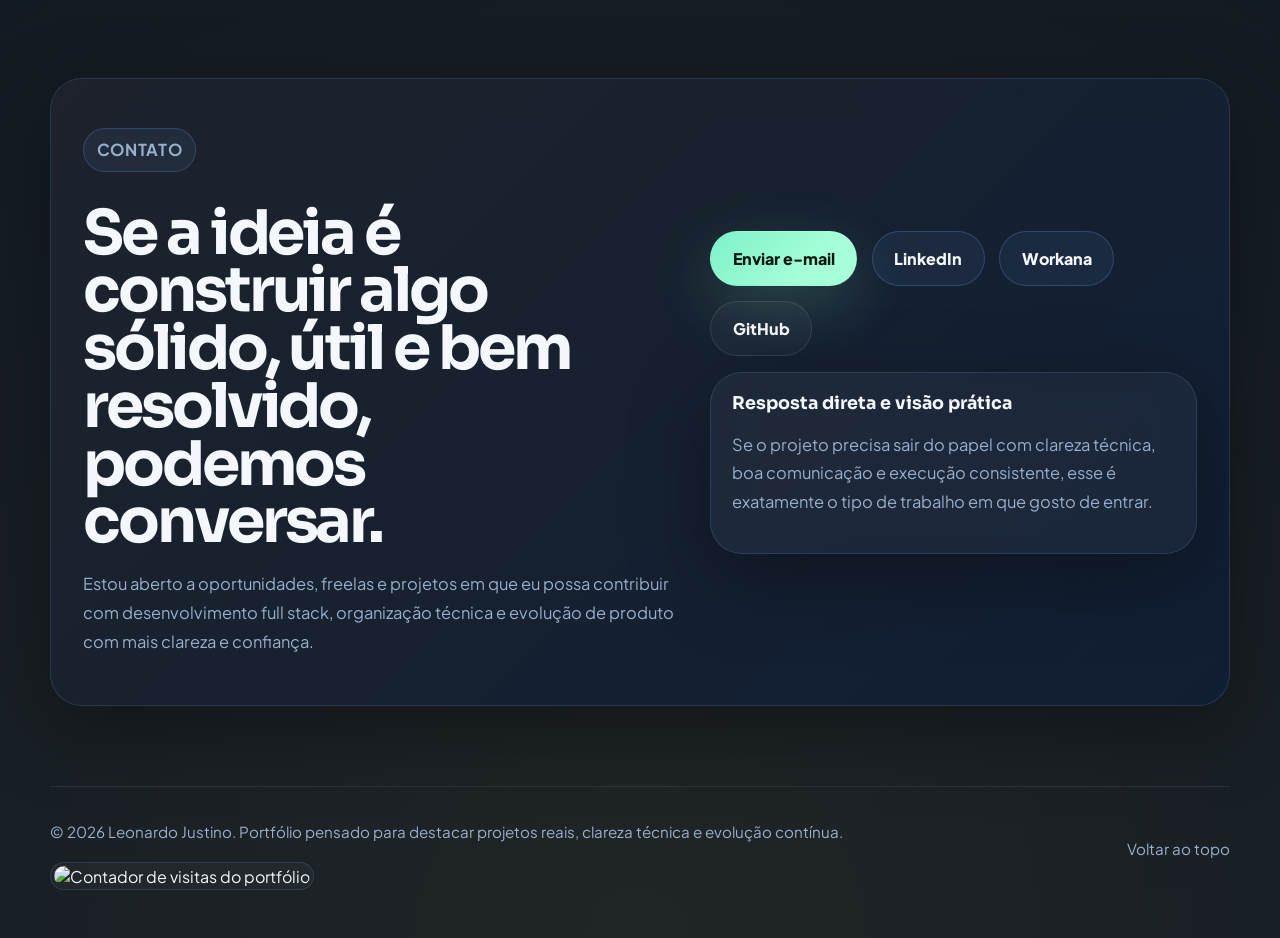
==== commit 3b5d8276: "Add Microsoft Clarity tracking" ====
--- a/index.html
+++ b/index.html
@@ -22,6 +22,23 @@
   <meta name="twitter:image:alt" content="Preview do dashboard administrativo do AgendaIdeal no portfólio de Leonardo Justino">
   <link rel="canonical" href="https://leonardofelps.github.io/portfolio-leonardo/">
   <link rel="manifest" href="manifest.json?v=20260317-2">
+  <script async src="https://www.googletagmanager.com/gtag/js?id=G-X79FV29D6D"></script>
+  <script>
+    window.dataLayer = window.dataLayer || [];
+    function gtag() { dataLayer.push(arguments); }
+    gtag('js', new Date());
+    gtag('config', 'G-X79FV29D6D');
+  </script>
+  <script type="text/javascript">
+    (function(c, l, a, r, i, t, y) {
+      c[a] = c[a] || function() { (c[a].q = c[a].q || []).push(arguments); };
+      t = l.createElement(r);
+      t.async = 1;
+      t.src = "https://www.clarity.ms/tag/" + i;
+      y = l.getElementsByTagName(r)[0];
+      y.parentNode.insertBefore(t, y);
+    })(window, document, "clarity", "script", "wf9ju7lo95");
+  </script>
   <link rel="preconnect" href="https://fonts.googleapis.com">
   <link rel="preconnect" href="https://fonts.gstatic.com" crossorigin>
   <link href="https://fonts.googleapis.com/css2?family=Plus+Jakarta+Sans:wght@400;500;700;800&family=Sora:wght@500;600;700;800&display=swap" rel="stylesheet">
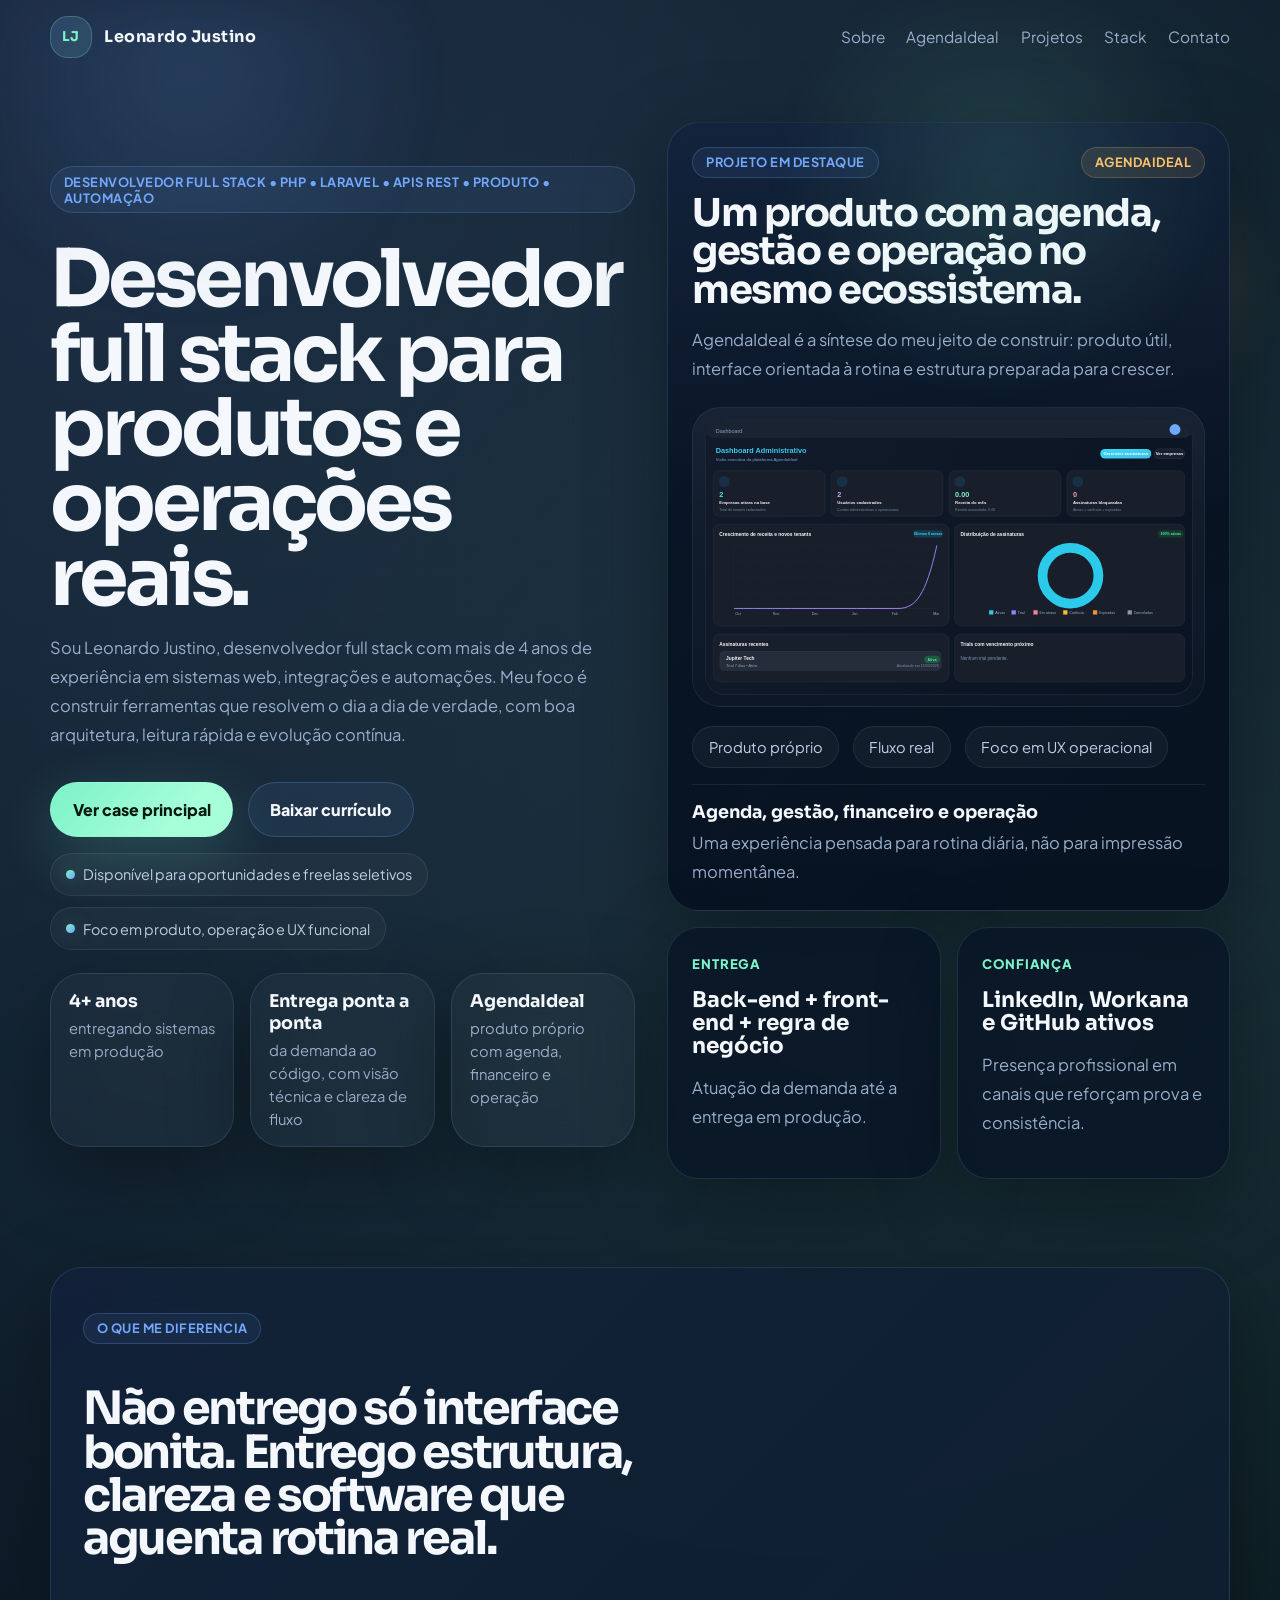
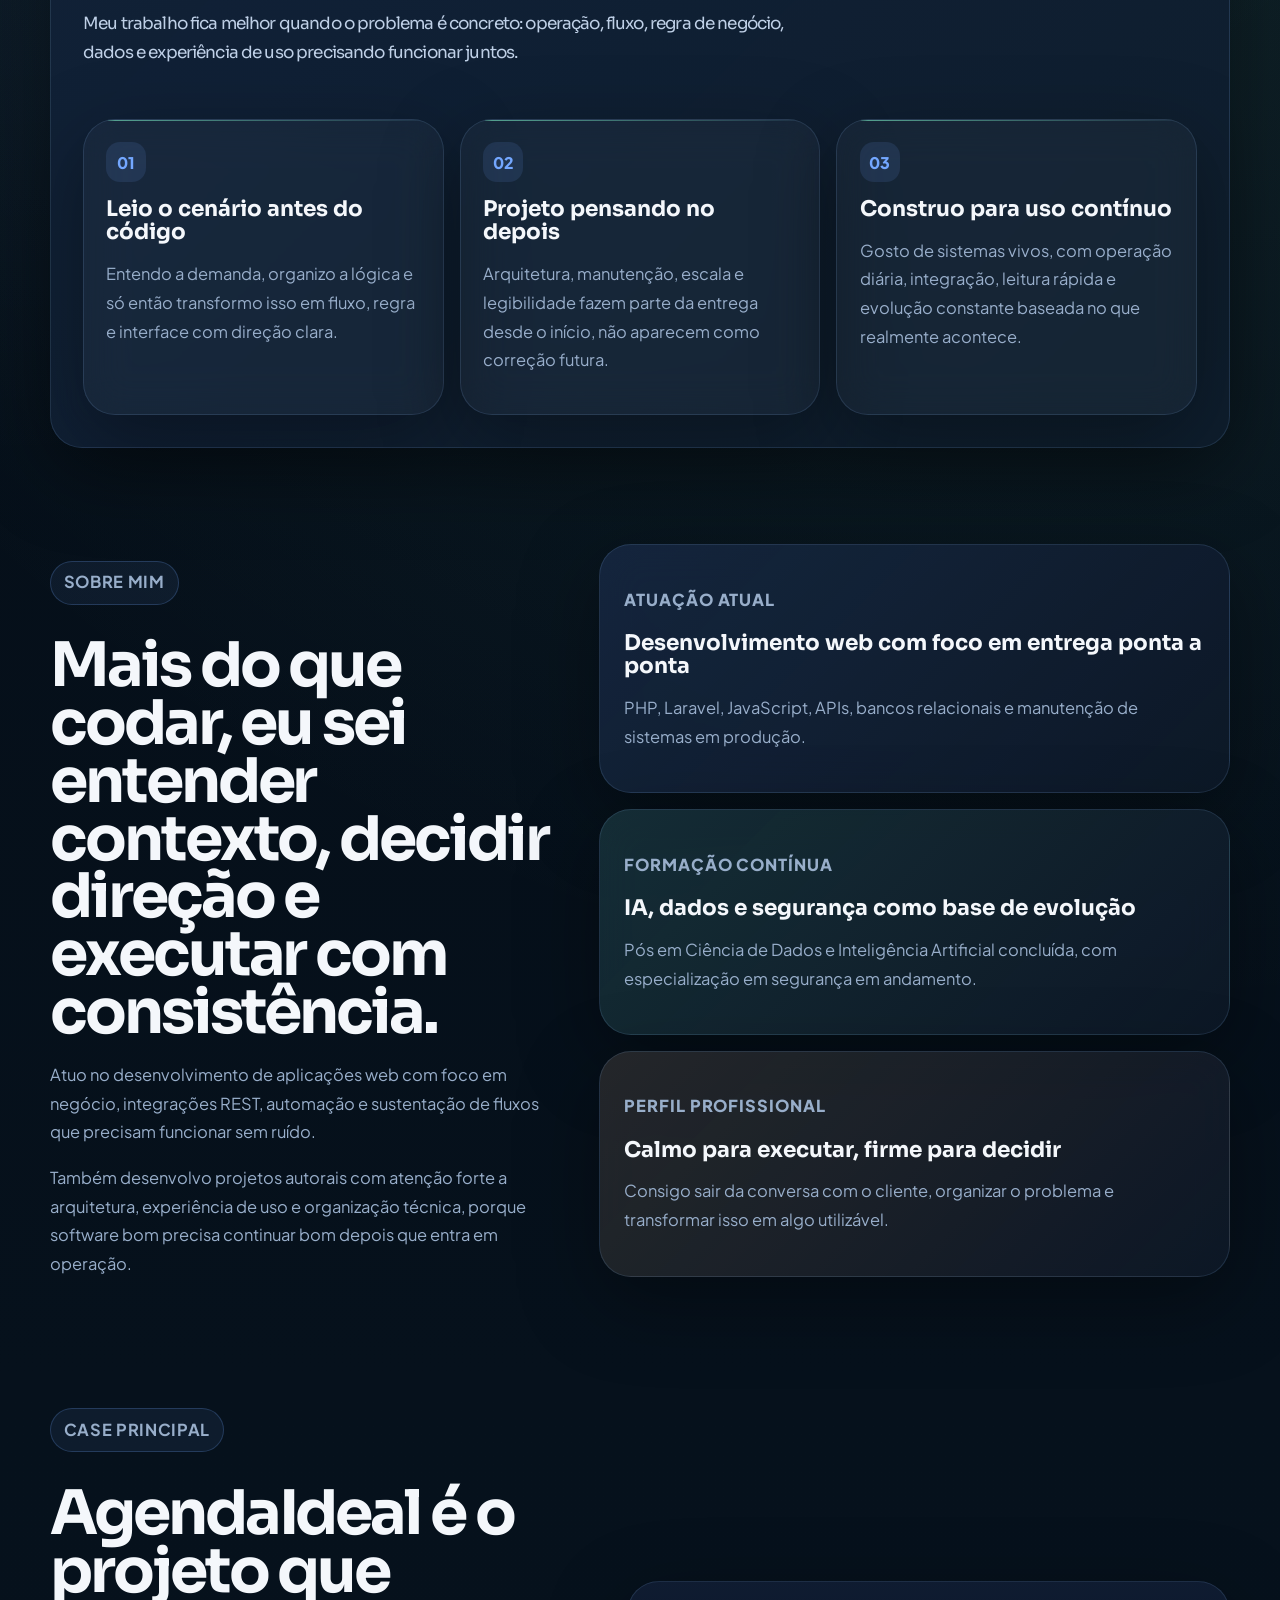
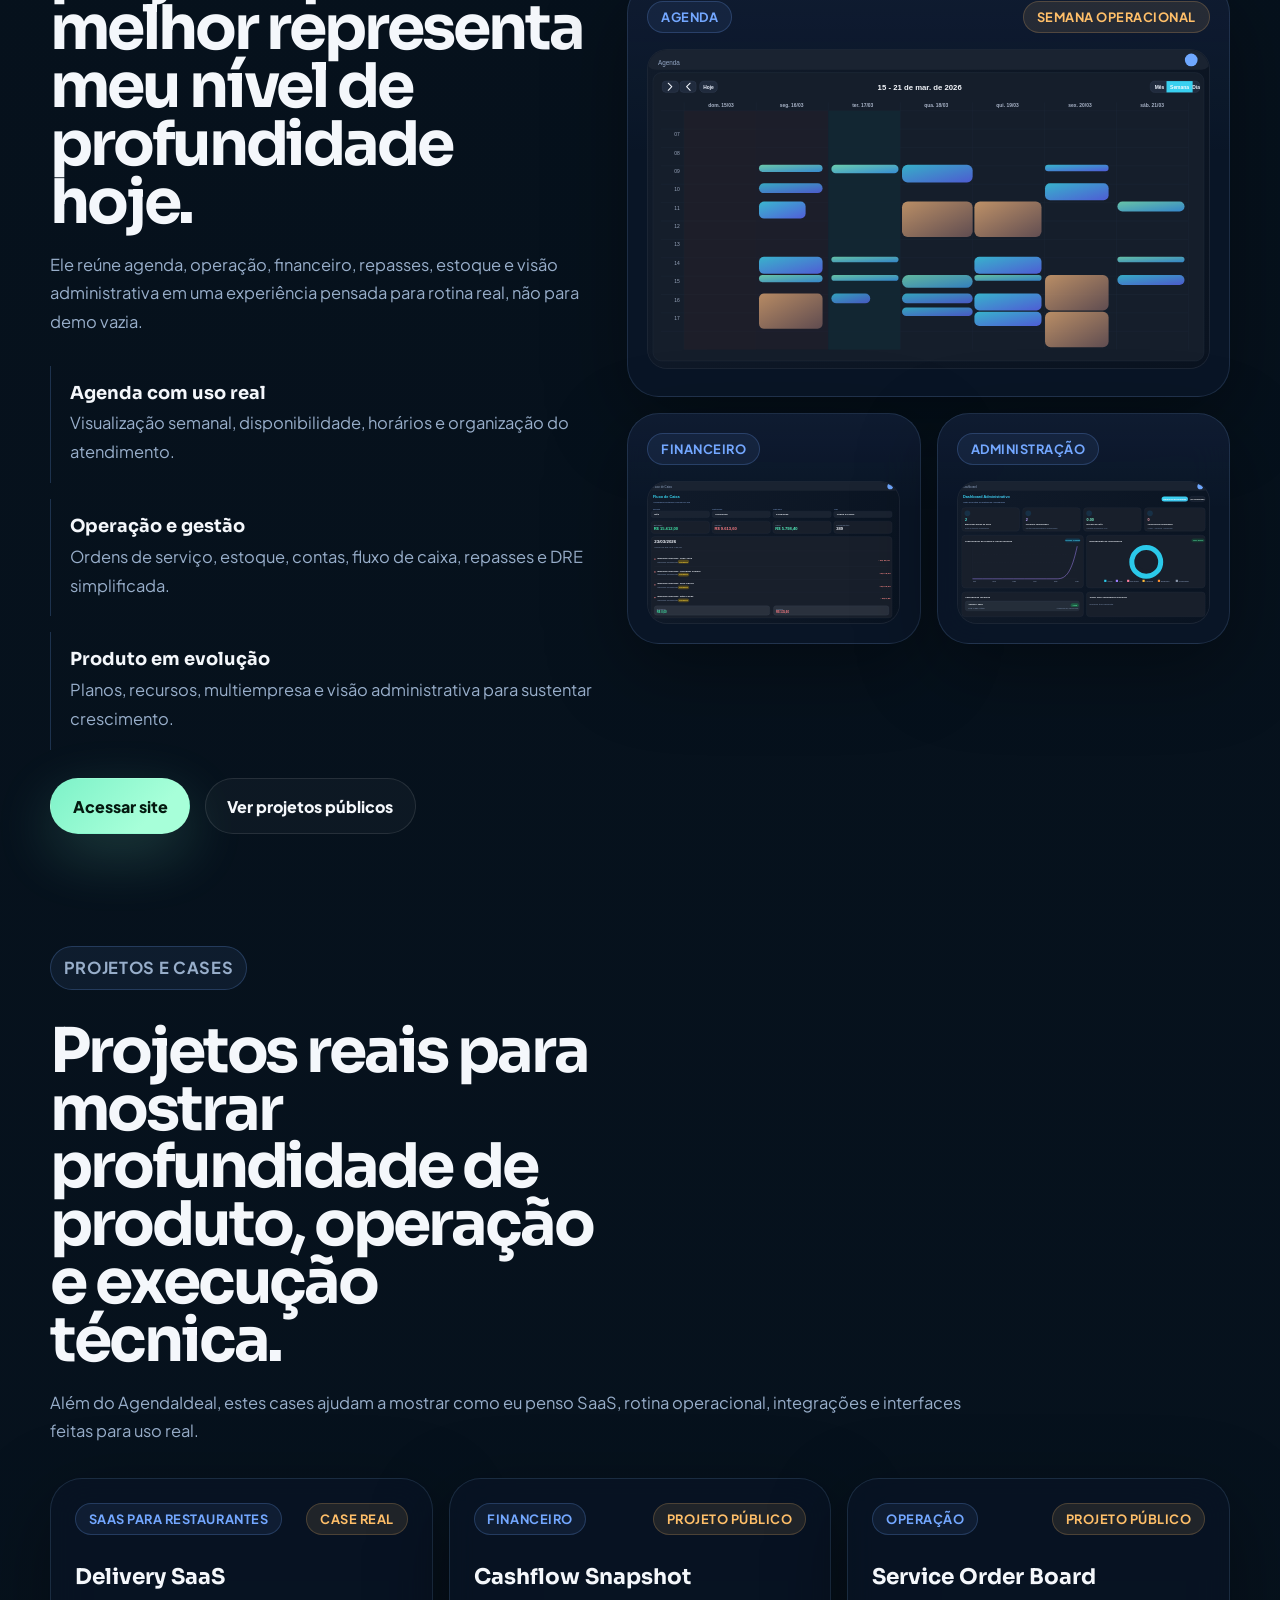
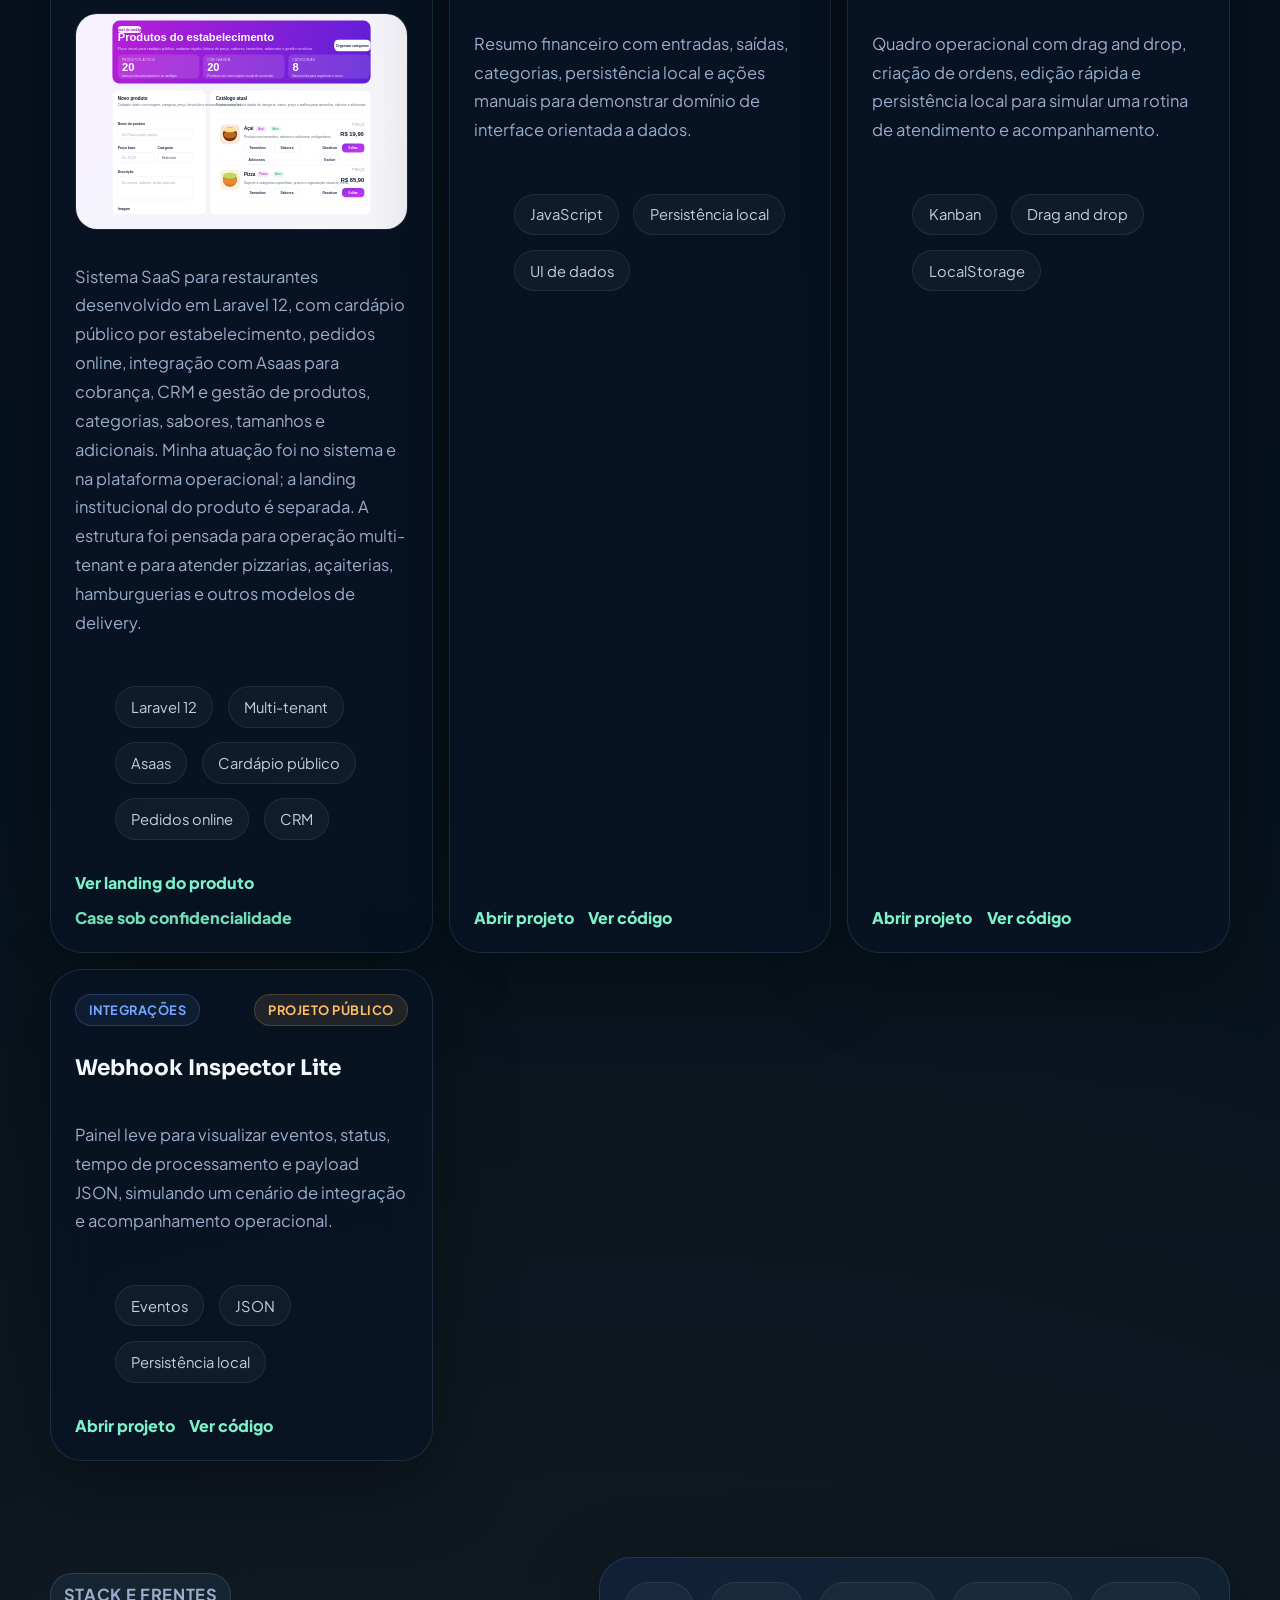
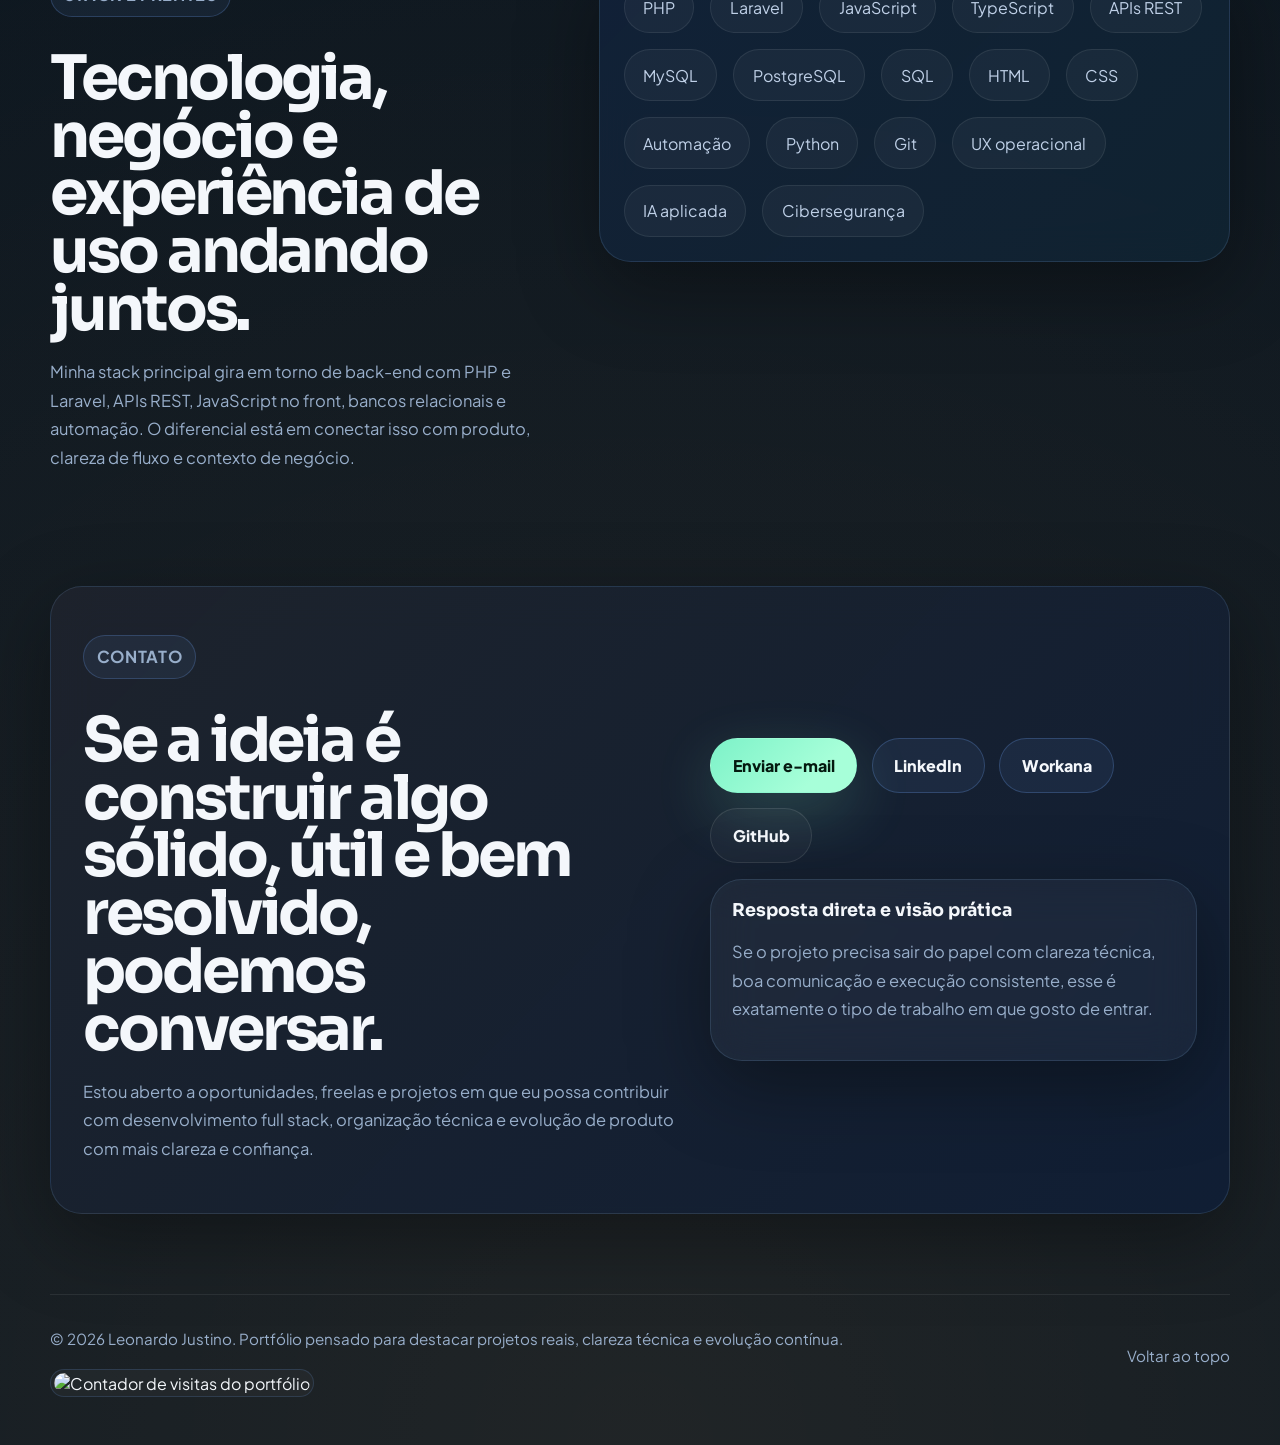
==== commit 70911dd2: "Improve portfolio repository presentation" ====
--- a/index.html
+++ b/index.html
@@ -331,6 +331,7 @@
               </ul>
               <div class="project-links">
                 <a href="starter-projects/cashflow-snapshot/index.html" target="_blank" rel="noreferrer">Abrir projeto</a>
+                <a href="https://github.com/LeonardoFelps/portfolio-leonardo/tree/main/starter-projects/cashflow-snapshot" target="_blank" rel="noreferrer">Ver código</a>
               </div>
             </article>
 
@@ -348,6 +349,25 @@
               </ul>
               <div class="project-links">
                 <a href="starter-projects/service-order-board/index.html" target="_blank" rel="noreferrer">Abrir projeto</a>
+                <a href="https://github.com/LeonardoFelps/portfolio-leonardo/tree/main/starter-projects/service-order-board" target="_blank" rel="noreferrer">Ver código</a>
+              </div>
+            </article>
+
+            <article class="project-card reveal" data-delay="270">
+              <div class="project-top">
+                <span class="project-badge">Integrações</span>
+                <span class="project-year">Projeto público</span>
+              </div>
+              <h3>Webhook Inspector Lite</h3>
+              <p>Painel leve para visualizar eventos, status, tempo de processamento e payload JSON, simulando um cenário de integração e acompanhamento operacional.</p>
+              <ul class="project-stack">
+                <li>Eventos</li>
+                <li>JSON</li>
+                <li>Persistência local</li>
+              </ul>
+              <div class="project-links">
+                <a href="starter-projects/webhook-inspector-lite/index.html" target="_blank" rel="noreferrer">Abrir projeto</a>
+                <a href="https://github.com/LeonardoFelps/portfolio-leonardo/tree/main/starter-projects/webhook-inspector-lite" target="_blank" rel="noreferrer">Ver código</a>
               </div>
             </article>
           </div>
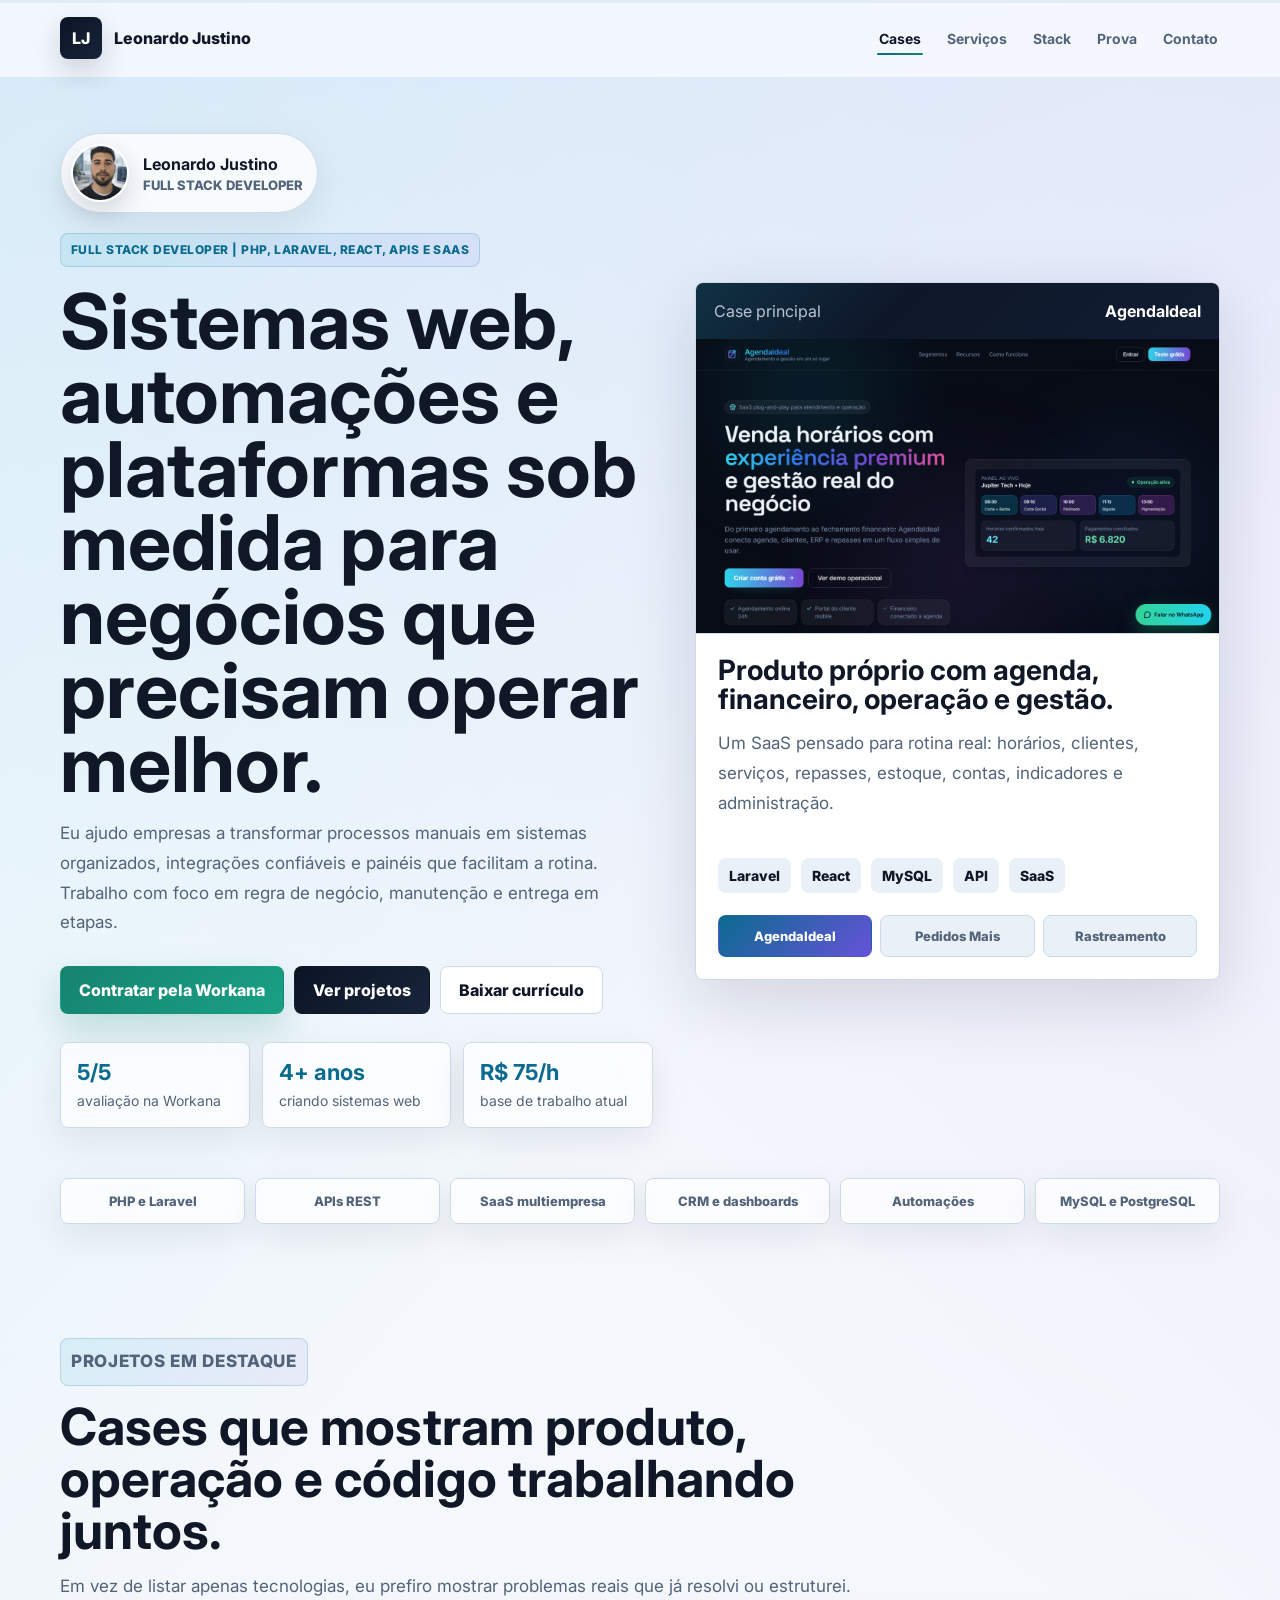
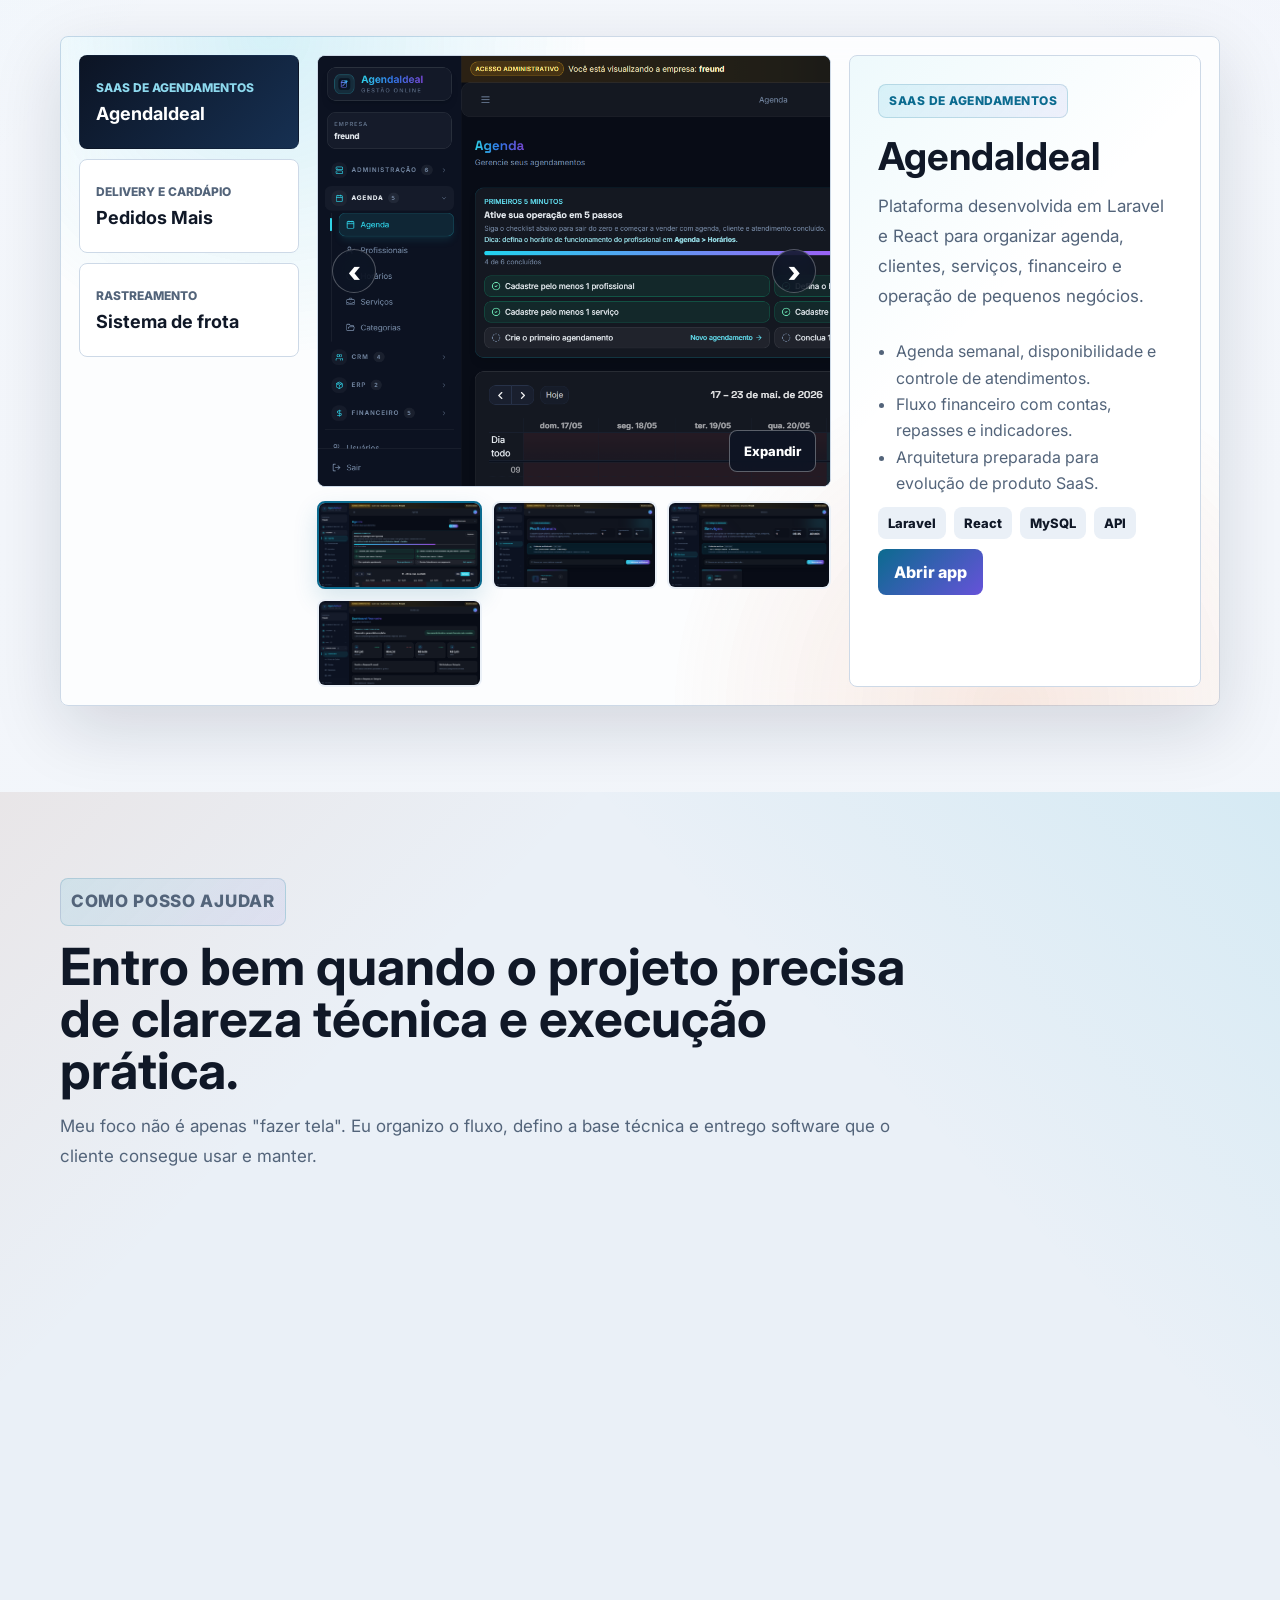
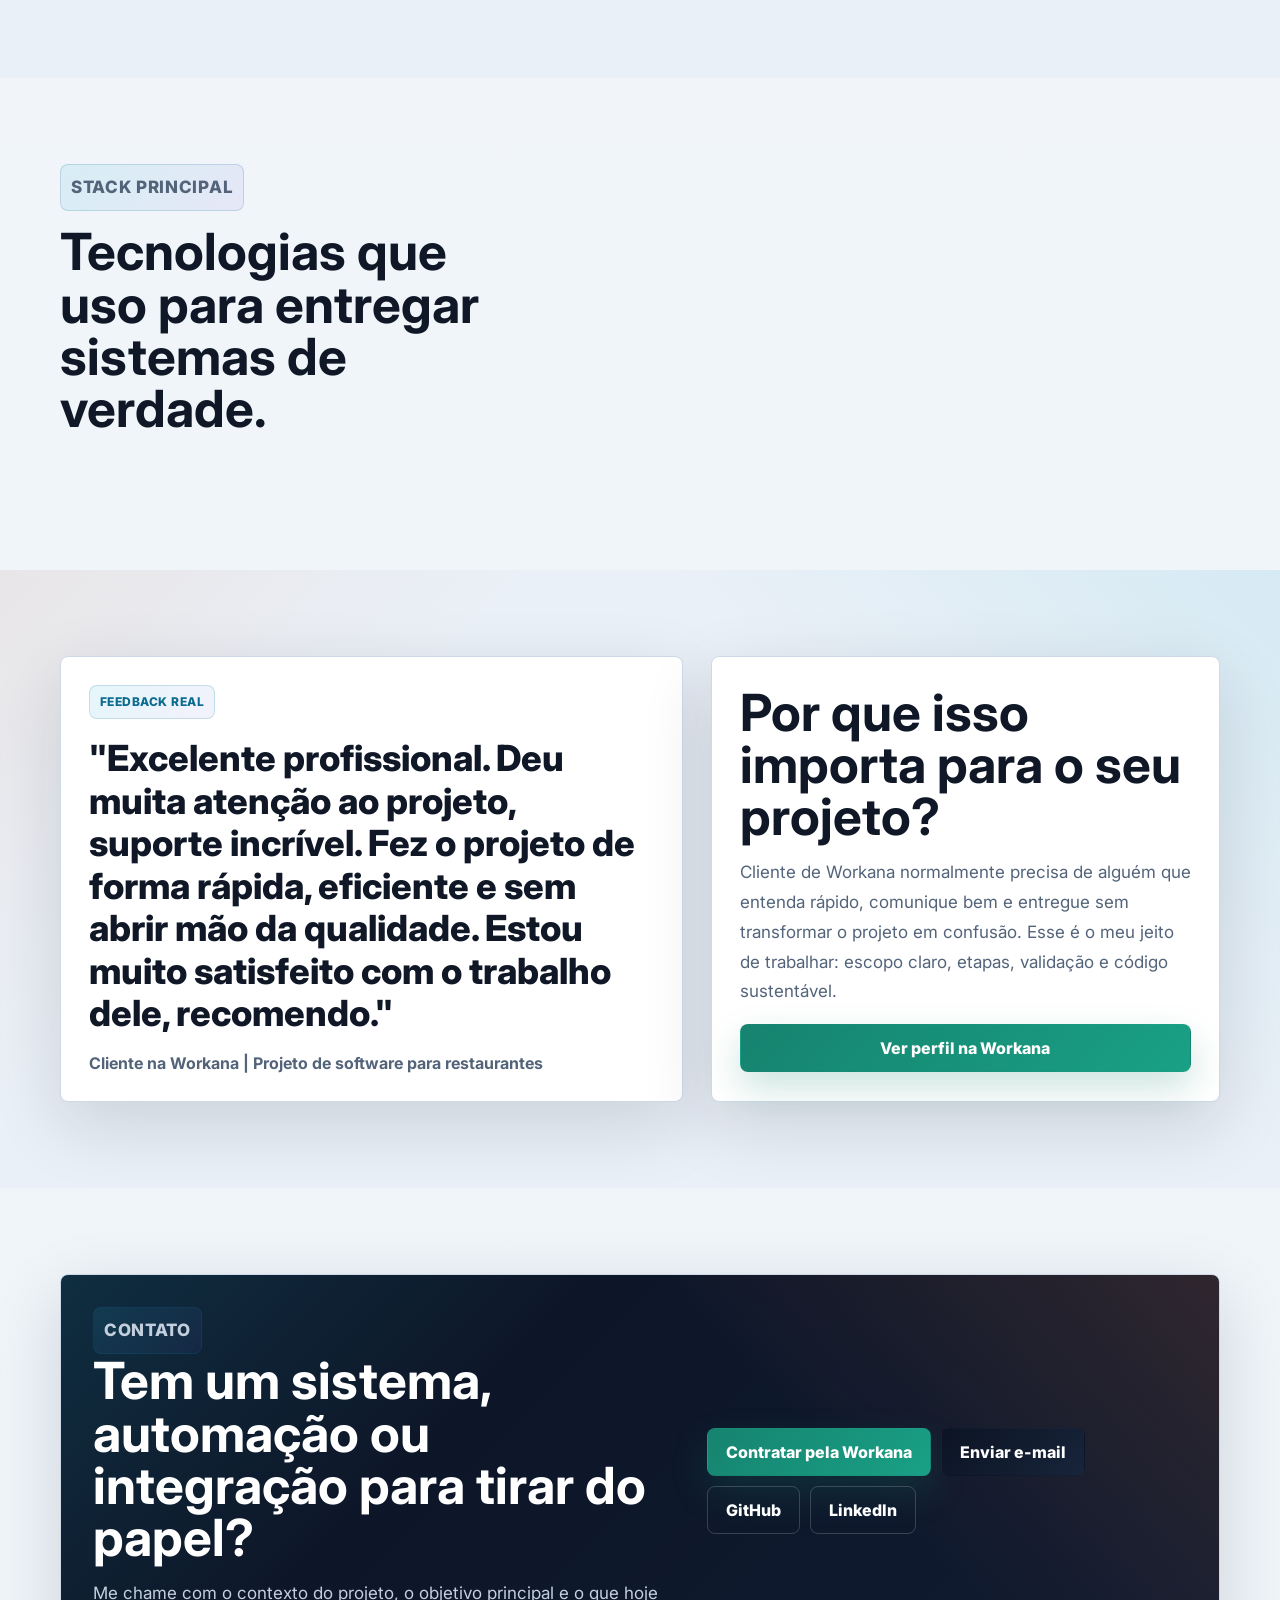
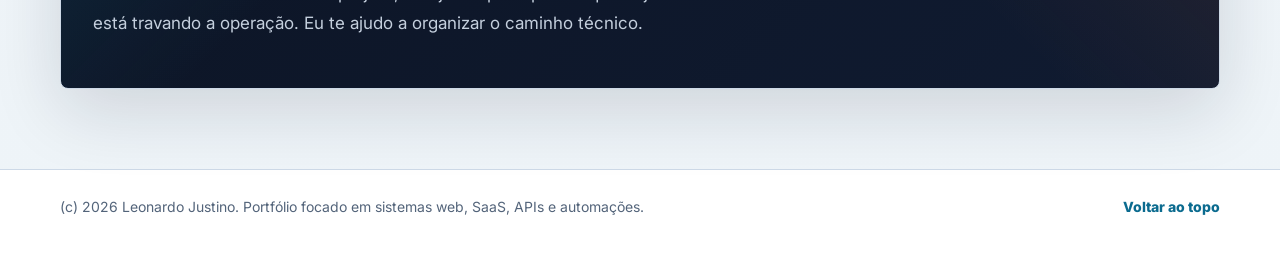
==== commit f4c135a6: "feat: aprimora portfolio com galeria interativa e UX de scroll" ====
--- a/index.html
+++ b/index.html
@@ -3,463 +3,302 @@
 <head>
   <meta charset="UTF-8">
   <meta name="viewport" content="width=device-width, initial-scale=1.0">
-  <meta name="description" content="Leonardo Justino é desenvolvedor full stack com foco em PHP, Laravel, APIs REST, automação e sistemas web em produção. Veja projetos reais, AgendaIdeal e portfólio profissional.">
+  <meta name="description" content="Leonardo Justino, desenvolvedor full stack especializado em PHP, Laravel, APIs, SaaS, automações e sistemas web para operações reais.">
   <meta name="author" content="Leonardo Justino">
   <meta name="robots" content="index, follow">
-  <meta name="keywords" content="Leonardo Justino, desenvolvedor full stack, PHP, Laravel, APIs REST, automação, sistemas web, portfólio">
+  <meta name="keywords" content="Leonardo Justino, PHP, Laravel, SaaS, APIs REST, automação, sistemas web, Workana, desenvolvedor full stack">
   <meta property="og:locale" content="pt_BR">
   <meta property="og:site_name" content="Leonardo Justino | Portfólio">
-  <meta property="og:title" content="Leonardo Justino | Desenvolvedor Full Stack PHP, Laravel e APIs REST">
-  <meta property="og:description" content="Portfólio com projetos reais, foco em PHP, Laravel, automação, APIs REST e sistemas web construídos para uso real.">
+  <meta property="og:title" content="Leonardo Justino | Full Stack Developer PHP, Laravel, SaaS e APIs">
+  <meta property="og:description" content="Portfólio com cases de SaaS, automações, APIs, CRM, agenda, delivery e sistemas sob medida para uso real.">
   <meta property="og:type" content="website">
   <meta property="og:url" content="https://leonardofelps.github.io/portfolio-leonardo/">
-  <meta property="og:image" content="https://leonardofelps.github.io/portfolio-leonardo/assets/img/agendaideal/dashboard.svg">
-  <meta property="og:image:alt" content="Preview do dashboard administrativo do AgendaIdeal no portfólio de Leonardo Justino">
+  <meta property="og:image" content="https://leonardofelps.github.io/portfolio-leonardo/assets/img/workana/agendaideal/hero-cover.png">
   <meta name="twitter:card" content="summary_large_image">
-  <meta name="twitter:title" content="Leonardo Justino | Desenvolvedor Full Stack PHP, Laravel e APIs REST">
-  <meta name="twitter:description" content="Projetos reais, AgendaIdeal e experiência com sistemas web, automação e interfaces de operação.">
-  <meta name="twitter:image" content="https://leonardofelps.github.io/portfolio-leonardo/assets/img/agendaideal/dashboard.svg">
-  <meta name="twitter:image:alt" content="Preview do dashboard administrativo do AgendaIdeal no portfólio de Leonardo Justino">
+  <meta name="twitter:title" content="Leonardo Justino | Full Stack Developer">
+  <meta name="twitter:description" content="PHP, Laravel, APIs, SaaS, automações e sistemas web para operações reais.">
+  <meta name="twitter:image" content="https://leonardofelps.github.io/portfolio-leonardo/assets/img/workana/agendaideal/hero-cover.png">
   <link rel="canonical" href="https://leonardofelps.github.io/portfolio-leonardo/">
-  <link rel="manifest" href="manifest.json?v=20260317-2">
+  <link rel="manifest" href="manifest.json?v=20260521-lightbox">
+  <link rel="preconnect" href="https://fonts.googleapis.com">
+  <link rel="preconnect" href="https://fonts.gstatic.com" crossorigin>
+  <link href="https://fonts.googleapis.com/css2?family=Inter:wght@400;500;600;700;800&display=swap" rel="stylesheet">
+  <link rel="stylesheet" href="assets/css/style.css?v=20260521-scroll-ux">
+  <script>document.documentElement.classList.add("js");</script>
   <script async src="https://www.googletagmanager.com/gtag/js?id=G-X79FV29D6D"></script>
   <script>
     window.dataLayer = window.dataLayer || [];
     function gtag() { dataLayer.push(arguments); }
-    gtag('js', new Date());
-    gtag('config', 'G-X79FV29D6D');
+    gtag("js", new Date());
+    gtag("config", "G-X79FV29D6D");
   </script>
-  <script type="text/javascript">
-    (function(c, l, a, r, i, t, y) {
-      c[a] = c[a] || function() { (c[a].q = c[a].q || []).push(arguments); };
-      t = l.createElement(r);
-      t.async = 1;
-      t.src = "https://www.clarity.ms/tag/" + i;
-      y = l.getElementsByTagName(r)[0];
-      y.parentNode.insertBefore(t, y);
-    })(window, document, "clarity", "script", "wf9ju7lo95");
-  </script>
-  <link rel="preconnect" href="https://fonts.googleapis.com">
-  <link rel="preconnect" href="https://fonts.gstatic.com" crossorigin>
-  <link href="https://fonts.googleapis.com/css2?family=Plus+Jakarta+Sans:wght@400;500;700;800&family=Sora:wght@500;600;700;800&display=swap" rel="stylesheet">
-  <script>document.documentElement.classList.add('js');</script>
-  <link rel="stylesheet" href="assets/css/style.css?v=20260317-2">
   <script type="application/ld+json">
     {
       "@context": "https://schema.org",
       "@type": "Person",
       "name": "Leonardo Justino",
       "url": "https://leonardofelps.github.io/portfolio-leonardo/",
-      "image": "https://leonardofelps.github.io/portfolio-leonardo/assets/img/agendaideal/dashboard.svg",
-      "description": "Desenvolvedor full stack com foco em PHP, Laravel, APIs REST, automação e sistemas web em produção.",
+      "jobTitle": "Desenvolvedor Full Stack",
       "email": "mailto:leofevieira98@gmail.com",
-      "jobTitle": "Desenvolvedor Full Stack",
       "sameAs": [
         "https://github.com/LeonardoFelps",
         "https://www.linkedin.com/in/leonardojustino",
         "https://www.workana.com/freelancer/46321a66b0c4beeb9580aecaa3323ba8"
       ],
-      "knowsAbout": [
-        "PHP",
-        "Laravel",
-        "JavaScript",
-        "APIs REST",
-        "Automação",
-        "MySQL",
-        "PostgreSQL",
-        "Sistemas web",
-        "UX operacional",
-        "Arquitetura de software"
-      ]
+      "knowsAbout": ["PHP", "Laravel", "React", "JavaScript", "APIs REST", "SaaS", "MySQL", "PostgreSQL", "Automação", "CRM", "Sistemas web"]
     }
   </script>
-  <title>Leonardo Justino | Desenvolvedor Full Stack PHP, Laravel e APIs REST</title>
+  <title>Leonardo Justino | PHP, Laravel, SaaS, APIs e Automações</title>
 </head>
 <body>
-  <div class="page-shell">
-    <header class="site-header" id="site-header">
-      <div class="container nav-wrap">
-        <a class="brand" href="#hero" aria-label="Ir para o início">
-          <span class="brand-mark">LJ</span>
-          <span>Leonardo Justino</span>
-        </a>
-
-        <button class="menu-toggle" id="menu-toggle" aria-expanded="false" aria-controls="site-menu" aria-label="Abrir menu">
-          <span></span>
-          <span></span>
-          <span></span>
-        </button>
-
-        <nav class="site-nav" id="site-menu">
-          <a href="#sobre">Sobre</a>
-          <a href="#case">AgendaIdeal</a>
-          <a href="#projetos">Projetos</a>
-          <a href="#stack">Stack</a>
-          <a href="#contato">Contato</a>
-        </nav>
-      </div>
-    </header>
-
-    <main>
-      <section class="hero-section" id="hero">
-        <div class="container hero-grid">
-          <div class="hero-copy reveal">
-            <p class="eyebrow">Desenvolvedor Full Stack • PHP • Laravel • APIs REST • Produto • Automação</p>
-            <h1>Desenvolvedor full stack para produtos e operações reais.</h1>
-            <p class="hero-text">
-              Sou Leonardo Justino, desenvolvedor full stack com mais de 4 anos de experiência em sistemas web, integrações e automações. Meu foco é construir ferramentas que resolvem o dia a dia de verdade, com boa arquitetura, leitura rápida e evolução contínua.
-            </p>
-
-            <div class="hero-actions">
-              <a class="button button-primary" href="#case">Ver case principal</a>
-              <a class="button button-secondary" href="assets/files/Curriculo_Leonardo_Justino.pdf" download="Curriculo_Leonardo_Felipe_Vieira_Justino.pdf">Baixar currículo</a>
+  <div class="scroll-progress" aria-hidden="true">
+    <span id="scroll-progress-bar"></span>
+  </div>
+  <header class="site-header" id="site-header">
+    <div class="container nav-wrap">
+      <a class="brand" href="#inicio" aria-label="Ir para o início">
+        <span class="brand-mark">LJ</span>
+        <span>Leonardo Justino</span>
+      </a>
+      <button class="menu-toggle" id="menu-toggle" aria-expanded="false" aria-controls="site-menu" aria-label="Abrir menu">
+        <span></span><span></span><span></span>
+      </button>
+      <nav class="site-nav" id="site-menu">
+        <a href="#cases">Cases</a>
+        <a href="#servicos">Serviços</a>
+        <a href="#stack">Stack</a>
+        <a href="#prova">Prova</a>
+        <a href="#contato">Contato</a>
+      </nav>
+    </div>
+  </header>
+
+  <main>
+    <section class="hero" id="inicio">
+      <div class="container hero-grid">
+        <div class="hero-copy reveal">
+          <div class="profile-intro">
+            <img src="assets/img/profile/leonardo-profile.png" alt="Foto de perfil de Leonardo Justino">
+            <div>
+              <strong>Leonardo Justino</strong>
+              <span>Full Stack Developer</span>
             </div>
-
-            <div class="hero-inline">
-              <span>Disponível para oportunidades e freelas seletivos</span>
-              <span>Foco em produto, operação e UX funcional</span>
+          </div>
+          <p class="eyebrow">Full Stack Developer | PHP, Laravel, React, APIs e SaaS</p>
+          <h1>Sistemas web, automações e plataformas sob medida para negócios que precisam operar melhor.</h1>
+          <p class="hero-text">
+            Eu ajudo empresas a transformar processos manuais em sistemas organizados, integrações confiáveis e painéis que facilitam a rotina. Trabalho com foco em regra de negócio, manutenção e entrega em etapas.
+          </p>
+          <div class="hero-actions">
+            <a class="button button-primary" href="https://www.workana.com/freelancer/46321a66b0c4beeb9580aecaa3323ba8" target="_blank" rel="noreferrer">Contratar pela Workana</a>
+            <a class="button button-secondary" href="#cases">Ver projetos</a>
+            <a class="button button-ghost" href="assets/files/Curriculo_Leonardo_Justino.pdf" download="Curriculo_Leonardo_Justino.pdf">Baixar currículo</a>
+          </div>
+          <div class="metric-row">
+            <article><strong>5/5</strong><span>avaliação na Workana</span></article>
+            <article><strong>4+ anos</strong><span>criando sistemas web</span></article>
+            <article><strong>R$ 75/h</strong><span>base de trabalho atual</span></article>
+          </div>
+        </div>
+
+        <aside class="hero-panel reveal" data-delay="100" aria-label="Resumo profissional">
+          <div class="panel-top">
+            <span id="spotlight-kicker">Case principal</span>
+            <strong id="spotlight-name">AgendaIdeal</strong>
+          </div>
+          <div class="panel-shot">
+            <img id="spotlight-image" src="assets/img/workana/agendaideal/hero-cover.png" alt="Tela principal do AgendaIdeal">
+          </div>
+          <div class="panel-body">
+            <h2 id="spotlight-title">Produto próprio com agenda, financeiro, operação e gestão.</h2>
+            <p id="spotlight-text">Um SaaS pensado para rotina real: horários, clientes, serviços, repasses, estoque, contas, indicadores e administração.</p>
+          </div>
+          <div class="tag-list" id="spotlight-tags">
+            <span>Laravel</span><span>React</span><span>MySQL</span><span>API</span><span>SaaS</span>
+          </div>
+          <div class="case-tabs" aria-label="Alternar case em destaque">
+            <button class="case-tab is-active" type="button" data-case="agenda">AgendaIdeal</button>
+            <button class="case-tab" type="button" data-case="delivery">Pedidos Mais</button>
+            <button class="case-tab" type="button" data-case="tracking">Rastreamento</button>
+          </div>
+        </aside>
+      </div>
+    </section>
+
+    <section class="proof-strip">
+      <div class="container strip-grid reveal">
+        <span>PHP e Laravel</span>
+        <span>APIs REST</span>
+        <span>SaaS multiempresa</span>
+        <span>CRM e dashboards</span>
+        <span>Automações</span>
+        <span>MySQL e PostgreSQL</span>
+      </div>
+    </section>
+
+    <section class="section" id="cases">
+      <div class="container">
+        <div class="section-head reveal">
+          <p class="eyebrow">Projetos em destaque</p>
+          <h2>Cases que mostram produto, operação e código trabalhando juntos.</h2>
+          <p>Em vez de listar apenas tecnologias, eu prefiro mostrar problemas reais que já resolvi ou estruturei.</p>
+        </div>
+
+        <div class="project-gallery reveal">
+          <div class="gallery-nav" aria-label="Selecionar projeto da galeria">
+            <button class="gallery-project is-active" type="button" data-gallery-project="agenda">
+              <span>SaaS de agendamentos</span>
+              <strong>AgendaIdeal</strong>
+            </button>
+            <button class="gallery-project" type="button" data-gallery-project="delivery">
+              <span>Delivery e cardápio</span>
+              <strong>Pedidos Mais</strong>
+            </button>
+            <button class="gallery-project" type="button" data-gallery-project="tracking">
+              <span>Rastreamento</span>
+              <strong>Sistema de frota</strong>
+            </button>
+          </div>
+
+          <div class="gallery-stage">
+            <div class="gallery-image-wrap">
+              <button class="gallery-arrow gallery-arrow-prev" type="button" data-gallery-direction="-1" aria-label="Imagem anterior">‹</button>
+              <img id="gallery-image" src="assets/img/workana/agendaideal/live-freund/01-agenda.png" alt="Tela de agenda operacional do AgendaIdeal">
+              <button class="gallery-arrow gallery-arrow-next" type="button" data-gallery-direction="1" aria-label="Próxima imagem">›</button>
+              <button class="gallery-expand" type="button" id="gallery-expand" aria-label="Expandir imagem do projeto">Expandir</button>
             </div>
-
-            <div class="signal-row">
-              <article>
-                <strong>4+ anos</strong>
-                <span>entregando sistemas em produção</span>
-              </article>
-              <article>
-                <strong>Entrega ponta a ponta</strong>
-                <span>da demanda ao código, com visão técnica e clareza de fluxo</span>
-              </article>
-              <article>
-                <strong>AgendaIdeal</strong>
-                <span>produto próprio com agenda, financeiro e operação</span>
-              </article>
+            <div class="gallery-thumbs" id="gallery-thumbs" aria-label="Selecionar imagem do projeto">
+              <button class="gallery-thumb is-active" type="button" data-gallery-index="0">
+                <img src="assets/img/workana/agendaideal/live-freund/01-agenda.png" alt="Miniatura da agenda operacional do AgendaIdeal">
+              </button>
+              <button class="gallery-thumb" type="button" data-gallery-index="1">
+                <img src="assets/img/workana/agendaideal/live-freund/02-profissionais.png" alt="Miniatura da tela de profissionais do AgendaIdeal">
+              </button>
+              <button class="gallery-thumb" type="button" data-gallery-index="2">
+                <img src="assets/img/workana/agendaideal/live-freund/03-servicos.png" alt="Miniatura da tela de serviços do AgendaIdeal">
+              </button>
             </div>
           </div>
 
-          <aside class="hero-stage reveal" data-delay="120" aria-label="Painel visual do portfólio">
-            <div class="hero-card hero-card-main">
-              <div class="hero-card-top">
-                <span class="mini-pill">Projeto em destaque</span>
-                <span class="mini-pill mini-pill-warm">AgendaIdeal</span>
-              </div>
-              <h2>Um produto com agenda, gestão e operação no mesmo ecossistema.</h2>
-              <p>
-                AgendaIdeal é a síntese do meu jeito de construir: produto útil, interface orientada à rotina e estrutura preparada para crescer.
-              </p>
-              <div class="hero-preview hero-shot"><img src="assets/img/agendaideal/dashboard.svg" alt="Visual do dashboard administrativo do AgendaIdeal"></div>
-              <div class="hero-meta">
-                <span>Produto próprio</span>
-                <span>Fluxo real</span>
-                <span>Foco em UX operacional</span>
-              </div>
-              <div class="hero-footnote">
-                <strong>Agenda, gestão, financeiro e operação</strong>
-                <span>Uma experiência pensada para rotina diária, não para impressão momentânea.</span>
-              </div>
+          <aside class="gallery-info">
+            <span class="case-label" id="gallery-label">SaaS de agendamentos</span>
+            <h3 id="gallery-title">AgendaIdeal</h3>
+            <p id="gallery-text">Plataforma desenvolvida em Laravel e React para organizar agenda, clientes, serviços, financeiro e operação de pequenos negócios.</p>
+            <ul id="gallery-points">
+              <li>Agenda semanal, disponibilidade e controle de atendimentos.</li>
+              <li>Fluxo financeiro com contas, repasses e indicadores.</li>
+              <li>Arquitetura preparada para evolução de produto SaaS.</li>
+            </ul>
+            <div class="gallery-stack" id="gallery-stack">
+              <span>Laravel</span><span>React</span><span>MySQL</span><span>API</span>
             </div>
-
-            <div class="hero-card-grid">
-              <article class="hero-card hero-card-mini">
-                <span class="mini-title">Entrega</span>
-                <strong>Back-end + front-end + regra de negócio</strong>
-                <p>Atuação da demanda até a entrega em produção.</p>
-              </article>
-              <article class="hero-card hero-card-mini">
-                <span class="mini-title">Confiança</span>
-                <strong>LinkedIn, Workana e GitHub ativos</strong>
-                <p>Presença profissional em canais que reforçam prova e consistência.</p>
-              </article>
-            </div>
+            <a class="gallery-link" id="gallery-link" href="https://app.agendaideal.com.br" target="_blank" rel="noreferrer">Abrir app</a>
           </aside>
         </div>
-      </section>
-
-      <section class="trust-section">
-        <div class="container trust-panel reveal">
-          <div class="trust-copy">
-            <p class="section-kicker">O que me diferencia</p>
-            <h2>Não entrego só interface bonita. Entrego estrutura, clareza e software que aguenta rotina real.</h2>
-            <p class="trust-lead">Meu trabalho fica melhor quando o problema é concreto: operação, fluxo, regra de negócio, dados e experiência de uso precisando funcionar juntos.</p>
-          </div>
-          <div class="trust-grid">
-            <article>
-              <span class="trust-icon">01</span>
-              <h3>Leio o cenário antes do código</h3>
-              <p>Entendo a demanda, organizo a lógica e só então transformo isso em fluxo, regra e interface com direção clara.</p>
-            </article>
-            <article>
-              <span class="trust-icon">02</span>
-              <h3>Projeto pensando no depois</h3>
-              <p>Arquitetura, manutenção, escala e legibilidade fazem parte da entrega desde o início, não aparecem como correção futura.</p>
-            </article>
-            <article>
-              <span class="trust-icon">03</span>
-              <h3>Construo para uso contínuo</h3>
-              <p>Gosto de sistemas vivos, com operação diária, integração, leitura rápida e evolução constante baseada no que realmente acontece.</p>
-            </article>
-          </div>
-        </div>
-      </section>
-
-      <section class="content-section about-section" id="sobre">
-        <div class="container about-grid">
-          <div class="section-copy reveal">
-            <p class="section-kicker">Sobre mim</p>
-            <h2>Mais do que codar, eu sei entender contexto, decidir direção e executar com consistência.</h2>
-            <p>
-              Atuo no desenvolvimento de aplicações web com foco em negócio, integrações REST, automação e sustentação de fluxos que precisam funcionar sem ruído.
-            </p>
-            <p>
-              Também desenvolvo projetos autorais com atenção forte a arquitetura, experiência de uso e organização técnica, porque software bom precisa continuar bom depois que entra em operação.
-            </p>
-          </div>
-
-          <div class="about-stack reveal" data-delay="120">
-            <article class="about-card accent-blue">
-              <p class="about-label">Atuação atual</p>
-              <h3>Desenvolvimento web com foco em entrega ponta a ponta</h3>
-              <p>PHP, Laravel, JavaScript, APIs, bancos relacionais e manutenção de sistemas em produção.</p>
-            </article>
-            <article class="about-card accent-mint">
-              <p class="about-label">Formação contínua</p>
-              <h3>IA, dados e segurança como base de evolução</h3>
-              <p>Pós em Ciência de Dados e Inteligência Artificial concluída, com especialização em segurança em andamento.</p>
-            </article>
-            <article class="about-card accent-gold">
-              <p class="about-label">Perfil profissional</p>
-              <h3>Calmo para executar, firme para decidir</h3>
-              <p>Consigo sair da conversa com o cliente, organizar o problema e transformar isso em algo utilizável.</p>
-            </article>
-          </div>
-        </div>
-      </section>
-
-      <section class="content-section case-section" id="case">
-        <div class="container case-shell">
-          <div class="case-copy reveal">
-            <p class="section-kicker">Case principal</p>
-            <h2>AgendaIdeal é o projeto que melhor representa meu nível de profundidade hoje.</h2>
-            <p>
-              Ele reúne agenda, operação, financeiro, repasses, estoque e visão administrativa em uma experiência pensada para rotina real, não para demo vazia.
-            </p>
-            <div class="case-points">
-              <article>
-                <strong>Agenda com uso real</strong>
-                <span>Visualização semanal, disponibilidade, horários e organização do atendimento.</span>
-              </article>
-              <article>
-                <strong>Operação e gestão</strong>
-                <span>Ordens de serviço, estoque, contas, fluxo de caixa, repasses e DRE simplificada.</span>
-              </article>
-              <article>
-                <strong>Produto em evolução</strong>
-                <span>Planos, recursos, multiempresa e visão administrativa para sustentar crescimento.</span>
-              </article>
-            </div>
-            <div class="case-actions">
-              <a class="button button-primary" href="https://www.agendaideal.com.br/" target="_blank" rel="noreferrer">Acessar site</a>
-              <a class="button button-ghost" href="#projetos">Ver projetos públicos</a>
-            </div>
-          </div>
-
-          <div class="case-visual reveal" data-delay="120">
-            <article class="showcase-card showcase-wide showcase-media-card">
-              <div class="showcase-top">
-                <span class="showcase-pill">Agenda</span>
-                <span class="showcase-pill muted">Semana operacional</span>
-              </div>
-              <img class="showcase-image showcase-image-large" src="assets/img/agendaideal/agenda.svg" alt="Visual da agenda semanal do AgendaIdeal">
-            </article>
-
-            <div class="showcase-grid">
-              <article class="showcase-card showcase-media-card">
-                <div class="showcase-top">
-                  <span class="showcase-pill">Financeiro</span>
-                </div>
-                <img class="showcase-image" src="assets/img/agendaideal/financeiro.svg" alt="Visual do fluxo de caixa e repasses do AgendaIdeal">
-              </article>
-              <article class="showcase-card showcase-media-card">
-                <div class="showcase-top">
-                  <span class="showcase-pill">Administração</span>
-                </div>
-                <img class="showcase-image" src="assets/img/agendaideal/dashboard.svg" alt="Visual do dashboard administrativo do AgendaIdeal">
-              </article>
-            </div>
-          </div>
-        </div>
-      </section>
-
-      <section class="content-section projects-section" id="projetos">
-        <div class="container">
-          <div class="section-head reveal">
-            <p class="section-kicker">Projetos e cases</p>
-            <h2>Projetos reais para mostrar profundidade de produto, operação e execução técnica.</h2>
-            <p>
-              Além do AgendaIdeal, estes cases ajudam a mostrar como eu penso SaaS, rotina operacional, integrações e interfaces feitas para uso real.
-            </p>
-          </div>
-
-          <div class="projects-grid projects-grid-compact">
-            <article class="project-card reveal">
-              <div class="project-top">
-                <span class="project-badge">SaaS para restaurantes</span>
-                <span class="project-year">Case real</span>
-              </div>
-              <h3>Delivery SaaS</h3>
-              <img class="project-visual" src="assets/img/delivery-saas/catalogo.svg" alt="Visual do painel de cardápio e catálogo do Delivery SaaS">
-              <p>Sistema SaaS para restaurantes desenvolvido em Laravel 12, com cardápio público por estabelecimento, pedidos online, integração com Asaas para cobrança, CRM e gestão de produtos, categorias, sabores, tamanhos e adicionais. Minha atuação foi no sistema e na plataforma operacional; a landing institucional do produto é separada. A estrutura foi pensada para operação multi-tenant e para atender pizzarias, açaiterias, hamburguerias e outros modelos de delivery.</p>
-              <ul class="project-stack">
-                <li>Laravel 12</li><li>Multi-tenant</li><li>Asaas</li><li>Cardápio público</li><li>Pedidos online</li><li>CRM</li>
-              </ul>
-              <div class="project-links">
-                <a href="https://pedidosmais.com.br/" target="_blank" rel="noreferrer">Ver landing do produto</a>
-                <span>Case sob confidencialidade</span>
-              </div>
-            </article>
-
-            <article class="project-card reveal" data-delay="90">
-              <div class="project-top">
-                <span class="project-badge">Financeiro</span>
-                <span class="project-year">Projeto público</span>
-              </div>
-              <h3>Cashflow Snapshot</h3>
-              <p>Resumo financeiro com entradas, saídas, categorias, persistência local e ações manuais para demonstrar domínio de interface orientada a dados.</p>
-              <ul class="project-stack">
-                <li>JavaScript</li>
-                <li>Persistência local</li>
-                <li>UI de dados</li>
-              </ul>
-              <div class="project-links">
-                <a href="starter-projects/cashflow-snapshot/index.html" target="_blank" rel="noreferrer">Abrir projeto</a>
-                <a href="https://github.com/LeonardoFelps/portfolio-leonardo/tree/main/starter-projects/cashflow-snapshot" target="_blank" rel="noreferrer">Ver código</a>
-              </div>
-            </article>
-
-            <article class="project-card reveal" data-delay="180">
-              <div class="project-top">
-                <span class="project-badge">Operação</span>
-                <span class="project-year">Projeto público</span>
-              </div>
-              <h3>Service Order Board</h3>
-              <p>Quadro operacional com drag and drop, criação de ordens, edição rápida e persistência local para simular uma rotina de atendimento e acompanhamento.</p>
-              <ul class="project-stack">
-                <li>Kanban</li>
-                <li>Drag and drop</li>
-                <li>LocalStorage</li>
-              </ul>
-              <div class="project-links">
-                <a href="starter-projects/service-order-board/index.html" target="_blank" rel="noreferrer">Abrir projeto</a>
-                <a href="https://github.com/LeonardoFelps/portfolio-leonardo/tree/main/starter-projects/service-order-board" target="_blank" rel="noreferrer">Ver código</a>
-              </div>
-            </article>
-
-            <article class="project-card reveal" data-delay="270">
-              <div class="project-top">
-                <span class="project-badge">Integrações</span>
-                <span class="project-year">Projeto público</span>
-              </div>
-              <h3>Webhook Inspector Lite</h3>
-              <p>Painel leve para visualizar eventos, status, tempo de processamento e payload JSON, simulando um cenário de integração e acompanhamento operacional.</p>
-              <ul class="project-stack">
-                <li>Eventos</li>
-                <li>JSON</li>
-                <li>Persistência local</li>
-              </ul>
-              <div class="project-links">
-                <a href="starter-projects/webhook-inspector-lite/index.html" target="_blank" rel="noreferrer">Abrir projeto</a>
-                <a href="https://github.com/LeonardoFelps/portfolio-leonardo/tree/main/starter-projects/webhook-inspector-lite" target="_blank" rel="noreferrer">Ver código</a>
-              </div>
-            </article>
-          </div>
-        </div>
-      </section>
-
-      <section class="content-section stack-section" id="stack">
-        <div class="container stack-layout">
-          <div class="section-copy reveal">
-            <p class="section-kicker">Stack e frentes</p>
-            <h2>Tecnologia, negócio e experiência de uso andando juntos.</h2>
-            <p>
-              Minha stack principal gira em torno de back-end com PHP e Laravel, APIs REST, JavaScript no front, bancos relacionais e automação. O diferencial está em conectar isso com produto, clareza de fluxo e contexto de negócio.
-            </p>
-          </div>
-
-          <div class="stack-panel reveal" data-delay="120">
-            <div class="stack-cloud">
-              <span>PHP</span>
-              <span>Laravel</span>
-              <span>JavaScript</span>
-              <span>TypeScript</span>
-              <span>APIs REST</span>
-              <span>MySQL</span>
-              <span>PostgreSQL</span>
-              <span>SQL</span>
-              <span>HTML</span>
-              <span>CSS</span>
-              <span>Automação</span>
-              <span>Python</span>
-              <span>Git</span>
-              <span>UX operacional</span>
-              <span>IA aplicada</span>
-              <span>Cibersegurança</span>
-            </div>
-          </div>
-        </div>
-      </section>
-
-      <section class="content-section contact-section" id="contato">
-        <div class="container contact-shell reveal">
-          <div>
-            <p class="section-kicker">Contato</p>
-            <h2>Se a ideia é construir algo sólido, útil e bem resolvido, podemos conversar.</h2>
-            <p>
-              Estou aberto a oportunidades, freelas e projetos em que eu possa contribuir com desenvolvimento full stack, organização técnica e evolução de produto com mais clareza e confiança.
-            </p>
-          </div>
-
-          <div class="contact-side">
-            <div class="contact-actions">
-              <a class="button button-primary" href="mailto:leofevieira98@gmail.com">Enviar e-mail</a>
-              <a class="button button-secondary" href="https://www.linkedin.com/in/leonardojustino" target="_blank" rel="noreferrer">LinkedIn</a>
-              <a class="button button-secondary" href="https://www.workana.com/freelancer/46321a66b0c4beeb9580aecaa3323ba8" target="_blank" rel="noreferrer">Workana</a>
-              <a class="button button-ghost" href="https://github.com/LeonardoFelps" target="_blank" rel="noreferrer">GitHub</a>
-            </div>
-            <div class="contact-note">
-              <strong>Resposta direta e visão prática</strong>
-              <p>Se o projeto precisa sair do papel com clareza técnica, boa comunicação e execução consistente, esse é exatamente o tipo de trabalho em que gosto de entrar.</p>
-            </div>
-          </div>
-        </div>
-      </section>
-    </main>
-
-    <footer class="site-footer">
-      <div class="container footer-wrap">
-        <div class="footer-meta">
-          <p>© <span id="year"></span> Leonardo Justino. Portfólio pensado para destacar projetos reais, clareza técnica e evolução contínua.</p>
-          <div class="visit-counter" aria-label="Contador de visitas do portfólio">
-            <img src="https://views-counter.vercel.app/badge?pageId=leonardofelps.github.io%2Fportfolio-leonardo&label=visitas&leftColor=0E1623&rightColor=131E2E&type=unique&style=lower" alt="Contador de visitas do portfólio">
-          </div>
-        </div>
-        <a href="#hero">Voltar ao topo</a>
-      </div>
-    </footer>
+      </div>
+    </section>
+
+    <section class="section section-muted" id="servicos">
+      <div class="container service-layout">
+        <div class="section-head reveal">
+          <p class="eyebrow">Como posso ajudar</p>
+          <h2>Entro bem quando o projeto precisa de clareza técnica e execução prática.</h2>
+          <p>Meu foco não é apenas "fazer tela". Eu organizo o fluxo, defino a base técnica e entrego software que o cliente consegue usar e manter.</p>
+        </div>
+
+        <div class="service-grid">
+          <article class="service-card reveal">
+            <strong>01</strong>
+            <h3>Sistemas web sob medida</h3>
+            <p>CRMs, painéis administrativos, sistemas internos, módulos financeiros e fluxos com regras de negócio específicas.</p>
+          </article>
+          <article class="service-card reveal" data-delay="80">
+            <strong>02</strong>
+            <h3>APIs e integrações</h3>
+            <p>Integração entre plataformas, webhooks, ERPs, meios de pagamento, automações e sincronização de dados.</p>
+          </article>
+          <article class="service-card reveal" data-delay="160">
+            <strong>03</strong>
+            <h3>SaaS e produtos digitais</h3>
+            <p>Estrutura multiempresa, planos, permissões, rotinas operacionais, dashboards e base pronta para evoluir.</p>
+          </article>
+          <article class="service-card reveal" data-delay="240">
+            <strong>04</strong>
+            <h3>Refatoração e evolução</h3>
+            <p>Melhoria de sistemas existentes, organização de código, ajustes de performance, novas telas e manutenção técnica.</p>
+          </article>
+        </div>
+      </div>
+    </section>
+
+    <section class="section" id="stack">
+      <div class="container stack-grid">
+        <div class="section-head reveal">
+          <p class="eyebrow">Stack principal</p>
+          <h2>Tecnologias que uso para entregar sistemas de verdade.</h2>
+        </div>
+        <div class="stack-cloud reveal" data-delay="100">
+          <span>PHP</span><span>Laravel</span><span>React.js</span><span>JavaScript</span><span>TypeScript</span><span>MySQL</span><span>PostgreSQL</span><span>SQL</span><span>APIs REST</span><span>Webhooks</span><span>Asaas</span><span>CRM</span><span>SaaS</span><span>Automação</span><span>Python</span><span>Git</span>
+        </div>
+      </div>
+    </section>
+
+    <section class="section section-muted" id="prova">
+      <div class="container proof-grid">
+        <div class="testimonial reveal">
+          <p class="eyebrow">Feedback real</p>
+          <blockquote>
+            "Excelente profissional. Deu muita atenção ao projeto, suporte incrível. Fez o projeto de forma rápida, eficiente e sem abrir mão da qualidade. Estou muito satisfeito com o trabalho dele, recomendo."
+          </blockquote>
+          <span>Cliente na Workana | Projeto de software para restaurantes</span>
+        </div>
+        <div class="profile-card reveal" data-delay="120">
+          <h2>Por que isso importa para o seu projeto?</h2>
+          <p>Cliente de Workana normalmente precisa de alguém que entenda rápido, comunique bem e entregue sem transformar o projeto em confusão. Esse é o meu jeito de trabalhar: escopo claro, etapas, validação e código sustentável.</p>
+          <a class="button button-primary" href="https://www.workana.com/freelancer/46321a66b0c4beeb9580aecaa3323ba8" target="_blank" rel="noreferrer">Ver perfil na Workana</a>
+        </div>
+      </div>
+    </section>
+
+    <section class="section contact" id="contato">
+      <div class="container contact-box reveal">
+        <div>
+          <p class="eyebrow">Contato</p>
+          <h2>Tem um sistema, automação ou integração para tirar do papel?</h2>
+          <p>Me chame com o contexto do projeto, o objetivo principal e o que hoje está travando a operação. Eu te ajudo a organizar o caminho técnico.</p>
+        </div>
+        <div class="contact-actions">
+          <a class="button button-primary" href="https://www.workana.com/freelancer/46321a66b0c4beeb9580aecaa3323ba8" target="_blank" rel="noreferrer">Contratar pela Workana</a>
+          <a class="button button-secondary" href="mailto:leofevieira98@gmail.com">Enviar e-mail</a>
+          <a class="button button-ghost" href="https://github.com/LeonardoFelps" target="_blank" rel="noreferrer">GitHub</a>
+          <a class="button button-ghost" href="https://www.linkedin.com/in/leonardojustino" target="_blank" rel="noreferrer">LinkedIn</a>
+        </div>
+      </div>
+    </section>
+  </main>
+
+  <div class="image-lightbox" id="image-lightbox" aria-hidden="true">
+    <button class="lightbox-backdrop" type="button" data-lightbox-close aria-label="Fechar imagem expandida"></button>
+    <div class="lightbox-dialog" role="dialog" aria-modal="true" aria-label="Imagem expandida do projeto">
+      <div class="lightbox-top">
+        <strong id="lightbox-title">Imagem do projeto</strong>
+        <button type="button" class="lightbox-close" data-lightbox-close aria-label="Fechar">Fechar</button>
+      </div>
+      <div class="lightbox-image-wrap">
+        <button class="lightbox-arrow lightbox-arrow-prev" type="button" data-lightbox-direction="-1" aria-label="Imagem anterior">‹</button>
+        <img id="lightbox-image" src="assets/img/workana/agendaideal/live-freund/01-agenda.png" alt="Tela de agenda operacional do AgendaIdeal">
+        <button class="lightbox-arrow lightbox-arrow-next" type="button" data-lightbox-direction="1" aria-label="Próxima imagem">›</button>
+      </div>
+    </div>
   </div>
 
-  <script src="assets/js/main.js?v=20260317-2" defer></script>
+  <footer class="site-footer">
+    <div class="container footer-wrap">
+      <p>(c) <span id="year"></span> Leonardo Justino. Portfólio focado em sistemas web, SaaS, APIs e automações.</p>
+      <a href="#inicio">Voltar ao topo</a>
+    </div>
+  </footer>
+
+  <script src="assets/js/main.js?v=20260521-scroll-ux"></script>
 </body>
 </html>
-
-
-
-
-
-
-
-
-
-
-
-
-
-
--- a/assets/css/style.css
+++ b/assets/css/style.css
@@ -1,24 +1,24 @@
-﻿:root {
-  --bg: #07131f;
-  --bg-deep: #030916;
-  --panel: rgba(8, 20, 37, 0.78);
-  --panel-strong: rgba(10, 22, 40, 0.94);
-  --panel-soft: rgba(15, 29, 48, 0.72);
-  --line: rgba(151, 197, 255, 0.14);
-  --line-strong: rgba(151, 197, 255, 0.24);
-  --text: #f4f7fb;
-  --muted: #98aeca;
-  --muted-strong: #bfd0e7;
-  --accent: #7df2c8;
-  --accent-2: #73a7ff;
-  --accent-3: #ffbf69;
-  --danger: #ff7878;
-  --shadow: 0 24px 80px rgba(0, 0, 0, 0.35);
-  --radius-xl: 32px;
-  --radius-lg: 24px;
-  --radius-md: 18px;
-  --radius-sm: 14px;
-  --container: 1180px;
+:root {
+  --bg: #f3f6fb;
+  --surface: #ffffff;
+  --surface-2: #eaf0f7;
+  --ink: #101827;
+  --muted: #53647a;
+  --soft: #d7e1ec;
+  --line: #cdd9e7;
+  --brand: #0b6b8f;
+  --brand-2: #16836f;
+  --accent: #d86d35;
+  --violet: #6652d9;
+  --cyan: #23b6d7;
+  --dark: #0c1424;
+  --shadow: 0 22px 70px rgba(16, 24, 39, 0.14);
+  --shadow-soft: 0 12px 36px rgba(16, 24, 39, 0.08);
+  --radius: 8px;
+  --container: 1160px;
+  --scroll-progress: 0;
+  --scroll-glow: 18%;
+  --scroll-glow-alt: 82%;
 }
 
 * {
@@ -27,52 +27,44 @@
 
 html {
   scroll-behavior: smooth;
-}
-
-html:focus-within {
-  scroll-behavior: smooth;
+  scroll-padding-top: 96px;
 }
 
 body {
   margin: 0;
-  color: var(--text);
-  font-family: "Plus Jakarta Sans", sans-serif;
+  font-family: Inter, Arial, sans-serif;
+  color: var(--ink);
   background:
-    radial-gradient(circle at 0% 0%, rgba(115, 167, 255, 0.2), transparent 26%),
-    radial-gradient(circle at 88% 12%, rgba(125, 242, 200, 0.12), transparent 24%),
-    radial-gradient(circle at 50% 100%, rgba(255, 191, 105, 0.1), transparent 30%),
-    linear-gradient(180deg, #040b14 0%, #06111c 38%, #07131f 100%);
-  min-height: 100vh;
-}
-
-body::before,
-body::after {
-  content: "";
+    linear-gradient(135deg, rgba(35, 182, 215, 0.13) 0%, transparent 28%),
+    linear-gradient(215deg, rgba(102, 82, 217, 0.1) 0%, transparent 30%),
+    linear-gradient(180deg, #f8fbff 0%, var(--bg) 42%, #eef4f8 100%);
+  overflow-x: hidden;
+}
+
+.scroll-progress {
   position: fixed;
-  inset: 0;
+  top: 0;
+  left: 0;
+  right: 0;
+  z-index: 90;
+  height: 3px;
+  background: rgba(205, 217, 231, 0.42);
   pointer-events: none;
 }
 
-body::before {
-  background-image:
-    linear-gradient(rgba(255, 255, 255, 0.028) 1px, transparent 1px),
-    linear-gradient(90deg, rgba(255, 255, 255, 0.028) 1px, transparent 1px);
-  background-size: 38px 38px;
-  mask-image: radial-gradient(circle at center, black 22%, transparent 84%);
-  opacity: 0.42;
-}
-
-body::after {
-  background:
-    radial-gradient(circle at 15% 8%, rgba(115, 167, 255, 0.18), transparent 18%),
-    radial-gradient(circle at 78% 20%, rgba(125, 242, 200, 0.16), transparent 18%);
-  filter: blur(30px);
-  opacity: 0.8;
+.scroll-progress span {
+  display: block;
+  width: 100%;
+  height: 100%;
+  transform: scaleX(var(--scroll-progress));
+  transform-origin: left center;
+  background: linear-gradient(90deg, var(--brand), var(--brand-2), var(--accent));
+  box-shadow: 0 0 22px rgba(35, 182, 215, 0.48);
 }
 
 img {
+  display: block;
   max-width: 100%;
-  display: block;
 }
 
 a {
@@ -82,248 +74,255 @@
 
 a:focus-visible,
 button:focus-visible {
-  outline: 3px solid var(--accent);
+  outline: 3px solid rgba(31, 138, 112, 0.35);
   outline-offset: 3px;
 }
 
-button,
-input,
-textarea,
-select {
-  font: inherit;
-}
-
-.page-shell {
-  position: relative;
-  overflow: clip;
-}
-
 .container {
-  width: min(calc(100% - 2rem), var(--container));
+  width: min(calc(100% - 32px), var(--container));
   margin: 0 auto;
 }
 
 .site-header {
   position: sticky;
   top: 0;
-  z-index: 30;
-  transition: background-color 0.3s ease, border-color 0.3s ease, backdrop-filter 0.3s ease, box-shadow 0.3s ease;
+  z-index: 20;
+  background: rgba(248, 251, 255, 0.82);
+  backdrop-filter: blur(18px);
+  border-bottom: 1px solid transparent;
 }
 
 .site-header.is-scrolled {
-  background: rgba(4, 11, 20, 0.72);
-  border-bottom: 1px solid rgba(151, 197, 255, 0.1);
-  backdrop-filter: blur(18px);
-  box-shadow: 0 14px 50px rgba(0, 0, 0, 0.2);
+  border-color: var(--line);
+  box-shadow: 0 10px 30px rgba(23, 32, 47, 0.06);
 }
 
 .nav-wrap {
   display: flex;
   align-items: center;
   justify-content: space-between;
-  gap: 1rem;
-  padding: 1rem 0;
+  gap: 24px;
+  min-height: 76px;
 }
 
 .brand {
   display: inline-flex;
   align-items: center;
-  gap: 0.8rem;
-  font-family: "Sora", sans-serif;
-  font-size: 1rem;
-  font-weight: 700;
-  letter-spacing: 0.03em;
+  gap: 12px;
+  font-weight: 800;
 }
 
 .brand-mark {
   display: inline-grid;
   place-items: center;
-  width: 2.6rem;
-  height: 2.6rem;
-  border-radius: 18px;
-  border: 1px solid rgba(125, 242, 200, 0.24);
-  background: linear-gradient(135deg, rgba(115, 167, 255, 0.18), rgba(125, 242, 200, 0.12));
-  color: var(--accent);
-  font-size: 0.85rem;
+  width: 42px;
+  height: 42px;
+  border-radius: var(--radius);
+  background: linear-gradient(135deg, var(--dark), #17243a);
+  color: #fff;
+  box-shadow: 0 12px 30px rgba(12, 20, 36, 0.18);
 }
 
 .site-nav {
   display: flex;
   align-items: center;
-  gap: 1.35rem;
+  gap: 22px;
+  color: var(--muted);
+  font-size: 14px;
+  font-weight: 700;
+}
+
+.site-nav a:hover {
+  color: var(--ink);
 }
 
 .site-nav a {
-  color: var(--muted);
-  font-size: 0.96rem;
-  transition: color 0.25s ease, opacity 0.25s ease;
-}
-
-.site-nav a:hover {
-  color: var(--text);
+  position: relative;
+  display: inline-flex;
+  align-items: center;
+  min-height: 34px;
+  padding: 0 2px;
+  transition: color 0.2s ease;
+}
+
+.site-nav a::after {
+  content: "";
+  position: absolute;
+  left: 0;
+  right: 0;
+  bottom: 0;
+  height: 2px;
+  border-radius: 999px;
+  transform: scaleX(0);
+  transform-origin: left center;
+  background: linear-gradient(90deg, var(--brand), var(--brand-2));
+  transition: transform 0.22s ease;
+}
+
+.site-nav a.is-active {
+  color: var(--ink);
+}
+
+.site-nav a.is-active::after {
+  transform: scaleX(1);
 }
 
 .menu-toggle {
   display: none;
-  width: 3rem;
-  height: 3rem;
+  width: 44px;
+  height: 44px;
   border: 1px solid var(--line);
-  border-radius: 999px;
-  background: rgba(255, 255, 255, 0.03);
-  padding: 0.8rem;
-  align-items: center;
-  justify-content: center;
-  flex-direction: column;
-  gap: 0.22rem;
+  border-radius: var(--radius);
+  background: var(--surface);
+  padding: 10px;
 }
 
 .menu-toggle span {
   display: block;
-  width: 100%;
   height: 2px;
-  background: var(--text);
-  border-radius: 999px;
-}
-
-.hero-section {
-  padding: 3rem 0 2.5rem;
-}
-
-.hero-grid,
-.about-grid,
-.case-shell,
-.stack-layout,
-.contact-shell,
-.footer-wrap {
+  margin: 5px 0;
+  background: var(--ink);
+}
+
+.hero {
+  padding: 56px 0 34px;
+}
+
+.hero-copy,
+.hero-panel {
+  will-change: transform;
+}
+
+.hero-grid {
   display: grid;
-  gap: 2rem;
-}
-
-.hero-grid {
-  grid-template-columns: minmax(0, 1.02fr) minmax(330px, 0.98fr);
+  grid-template-columns: minmax(0, 1.06fr) minmax(340px, 0.94fr);
   align-items: center;
-  min-height: calc(100vh - 92px);
-}
-
-.eyebrow,
-.section-kicker,
-.project-badge,
-.project-year,
-.mini-pill,
-.showcase-pill {
+  gap: 42px;
+}
+
+.profile-intro {
   display: inline-flex;
   align-items: center;
-  gap: 0.45rem;
+  gap: 14px;
+  margin-bottom: 20px;
+  padding: 10px 14px 10px 10px;
+  border: 1px solid rgba(205, 217, 231, 0.9);
+  border-radius: 999px;
+  background: rgba(255, 255, 255, 0.78);
+  box-shadow: var(--shadow-soft);
+  backdrop-filter: blur(14px);
+}
+
+.profile-intro img {
+  width: 58px;
+  height: 58px;
+  border-radius: 999px;
+  object-fit: cover;
+  object-position: center 28%;
+  border: 2px solid #fff;
+  box-shadow: 0 10px 24px rgba(16, 24, 39, 0.16);
+}
+
+.profile-intro strong,
+.profile-intro span {
+  display: block;
+}
+
+.profile-intro strong {
+  font-size: 16px;
+}
+
+.profile-intro span {
+  margin-top: 3px;
+  color: var(--muted);
+  font-size: 13px;
+  font-weight: 800;
+  text-transform: uppercase;
+}
+
+.eyebrow,
+.case-label {
+  display: inline-flex;
+  max-width: 100%;
   width: fit-content;
-  border: 1px solid rgba(115, 167, 255, 0.22);
-  border-radius: 999px;
-  padding: 0.42rem 0.8rem;
-  color: var(--accent-2);
-  background: rgba(115, 167, 255, 0.08);
-  font-size: 0.8rem;
-  font-weight: 700;
+  margin: 0;
+  padding: 8px 10px;
+  border-radius: var(--radius);
+  border: 1px solid rgba(11, 107, 143, 0.18);
+  background: linear-gradient(135deg, rgba(35, 182, 215, 0.12), rgba(102, 82, 217, 0.08));
+  color: var(--brand);
+  font-size: 12px;
+  font-weight: 800;
+  text-transform: uppercase;
   letter-spacing: 0.04em;
-  text-transform: uppercase;
-}
-
-.mini-pill-warm,
-.project-year,
-.showcase-pill.muted {
-  color: var(--accent-3);
-  border-color: rgba(255, 191, 105, 0.2);
-  background: rgba(255, 191, 105, 0.1);
-}
-
-.hero-copy h1,
-.section-copy h2,
-.section-head h2,
-.trust-copy h2,
-.trust-lead,
-.case-copy h2,
-.contact-shell h2 {
-  margin: 1rem 0 1.2rem;
-  font-family: "Sora", sans-serif;
-  line-height: 0.94;
-  letter-spacing: -0.05em;
-}
-
-.hero-copy h1 {
-  font-size: clamp(2.9rem, 6.2vw, 5.4rem);
-  max-width: 11ch;
+  line-height: 1.35;
+  white-space: normal;
+}
+
+h1,
+h2,
+h3,
+p {
+  margin-top: 0;
+}
+
+h1 {
+  max-width: 900px;
+  margin: 18px 0;
+  font-size: clamp(40px, 6vw, 78px);
+  line-height: 0.96;
+  letter-spacing: 0;
+}
+
+h2 {
+  margin-bottom: 16px;
+  font-size: clamp(30px, 4vw, 52px);
+  line-height: 1.02;
+  letter-spacing: 0;
+}
+
+h3 {
+  font-size: 24px;
+  line-height: 1.15;
 }
 
 .hero-text,
-.section-copy p,
 .section-head p,
-.trust-grid p,
-.case-copy p,
-.contact-shell p,
-.project-card p,
-.about-card p,
-.hero-card p,
-.case-points span,
-.showcase-card p,
-.contact-note p,
-.hero-footnote span {
+.gallery-info p,
+.service-card p,
+.profile-card p,
+.contact-box p,
+.panel-body p {
   color: var(--muted);
+  font-size: 17px;
   line-height: 1.75;
-  font-size: 1.03rem;
 }
 
 .hero-actions,
-.hero-meta,
-.project-links,
-.project-stack,
 .contact-actions,
-.stack-cloud,
-.case-actions {
+.tag-list,
+.stack-cloud {
   display: flex;
   flex-wrap: wrap;
-  gap: 0.9rem;
+  gap: 10px;
 }
 
 .hero-actions {
-  margin: 2rem 0 1rem;
-}
-
-.hero-inline {
-  display: flex;
-  flex-wrap: wrap;
-  gap: 0.7rem;
-  margin-bottom: 1.4rem;
-}
-
-.hero-inline span {
-  display: inline-flex;
-  align-items: center;
-  gap: 0.5rem;
-  padding: 0.72rem 0.95rem;
-  border-radius: 999px;
-  border: 1px solid rgba(255, 255, 255, 0.08);
-  background: rgba(255, 255, 255, 0.035);
-  color: var(--muted-strong);
-  font-size: 0.9rem;
-}
-
-.hero-inline span::before {
-  content: "";
-  width: 0.55rem;
-  height: 0.55rem;
-  border-radius: 50%;
-  background: linear-gradient(135deg, var(--accent), var(--accent-2));
-  box-shadow: 0 0 18px rgba(125, 242, 200, 0.35);
+  margin: 28px 0;
 }
 
 .button {
   display: inline-flex;
   align-items: center;
   justify-content: center;
-  min-height: 3.45rem;
-  padding: 0.9rem 1.35rem;
-  border-radius: 999px;
+  min-height: 48px;
+  padding: 12px 18px;
   border: 1px solid transparent;
-  font-weight: 800;
-  transition: transform 0.25s ease, box-shadow 0.25s ease, border-color 0.25s ease, background-color 0.25s ease;
+  border-radius: var(--radius);
+  font-weight: 800;
+  position: relative;
+  overflow: hidden;
+  transition: transform 0.2s ease, box-shadow 0.2s ease, border-color 0.2s ease, background-color 0.2s ease;
 }
 
 .button:hover {
@@ -331,638 +330,783 @@
 }
 
 .button-primary {
-  background: linear-gradient(135deg, var(--accent), #a7ffd9 72%);
-  color: #04190f;
-  box-shadow: 0 20px 60px rgba(125, 242, 200, 0.2);
+  background: linear-gradient(135deg, var(--brand-2), #19a185);
+  color: #fff;
+  box-shadow: 0 16px 36px rgba(22, 131, 111, 0.22);
 }
 
 .button-secondary {
-  border-color: rgba(115, 167, 255, 0.24);
-  background: rgba(115, 167, 255, 0.08);
+  background: linear-gradient(135deg, var(--dark), #17243a);
+  color: #fff;
 }
 
 .button-ghost {
-  border-color: rgba(255, 255, 255, 0.1);
-  background: rgba(255, 255, 255, 0.03);
-}
-
-.signal-row {
+  background: var(--surface);
+  border-color: var(--line);
+  color: var(--ink);
+}
+
+.metric-row {
   display: grid;
   grid-template-columns: repeat(3, minmax(0, 1fr));
-  gap: 1rem;
-}
-
-.signal-row article,
-.hero-card,
-.trust-panel,
-.trust-grid article,
-.about-card,
-.project-card,
-.stack-panel,
-.contact-shell,
-.showcase-card,
-.contact-note {
+  gap: 12px;
+}
+
+.metric-row article,
+.hero-panel,
+.service-card,
+.testimonial,
+.profile-card,
+.contact-box {
   border: 1px solid var(--line);
-  border-radius: var(--radius-xl);
-  background: var(--panel);
-  backdrop-filter: blur(20px);
+  border-radius: var(--radius);
+  background: var(--surface);
   box-shadow: var(--shadow);
 }
 
-.hero-card,
-.trust-grid article,
-.about-card,
-.project-card,
-.showcase-card,
-.contact-note {
-  transition: transform 0.3s ease, border-color 0.3s ease, background-color 0.3s ease;
-}
-
-.hero-card:hover,
-.trust-grid article:hover,
-.about-card:hover,
-.project-card:hover,
-.showcase-card:hover,
-.contact-note:hover {
+.metric-row article {
+  padding: 16px;
+  background: rgba(255, 255, 255, 0.72);
+  box-shadow: var(--shadow-soft);
+  backdrop-filter: blur(14px);
+}
+
+.metric-row strong {
+  display: block;
+  margin-bottom: 5px;
+  color: var(--brand);
+  font-size: 22px;
+}
+
+.metric-row span {
+  color: var(--muted);
+  font-size: 14px;
+  line-height: 1.4;
+}
+
+.hero-panel {
+  overflow: hidden;
+  transform-style: preserve-3d;
+  transition: transform 0.25s ease, box-shadow 0.25s ease;
+}
+
+.hero-panel:hover {
   transform: translateY(-4px);
-  border-color: var(--line-strong);
-}
-
-.signal-row article {
-  padding: 1rem 1.1rem;
-  background: rgba(255, 255, 255, 0.03);
-}
-
-.signal-row strong,
-.hero-footnote strong,
-.contact-note strong {
-  display: block;
-  margin-bottom: 0.35rem;
-  font-family: "Sora", sans-serif;
-  font-size: 1.1rem;
-}
-
-.signal-row span {
+}
+
+.panel-top {
+  display: flex;
+  justify-content: space-between;
+  gap: 16px;
+  padding: 18px;
+  background:
+    linear-gradient(135deg, rgba(35, 182, 215, 0.18), transparent 38%),
+    linear-gradient(135deg, var(--dark), #121d32);
+  color: #fff;
+}
+
+.panel-top span {
+  color: #b8c4d4;
+}
+
+.panel-shot {
+  position: relative;
+  overflow: hidden;
+  background: #0f172a;
+}
+
+.hero-panel img {
+  width: 100%;
+  background: #0f172a;
+  border-bottom: 1px solid var(--line);
+  transition: opacity 0.22s ease, transform 0.32s ease;
+}
+
+.hero-panel:hover img {
+  transform: scale(1.025);
+}
+
+.hero-panel.is-switching img {
+  opacity: 0.28;
+}
+
+.panel-body {
+  padding: 22px;
+}
+
+.panel-body h2 {
+  font-size: 28px;
+}
+
+.tag-list {
+  padding: 0 22px 22px;
+}
+
+.tag-list span,
+.stack-cloud span {
+  padding: 9px 11px;
+  border-radius: var(--radius);
+  background: var(--surface-2);
+  color: var(--ink);
+  font-size: 14px;
+  font-weight: 800;
+}
+
+.case-tabs {
+  display: grid;
+  grid-template-columns: repeat(3, minmax(0, 1fr));
+  gap: 8px;
+  padding: 0 22px 22px;
+}
+
+.case-tab {
+  min-height: 42px;
+  border: 1px solid var(--line);
+  border-radius: var(--radius);
+  background: var(--surface-2);
   color: var(--muted);
-  line-height: 1.55;
-  font-size: 0.92rem;
-}
-
-.hero-stage {
+  cursor: pointer;
+  font: inherit;
+  font-size: 13px;
+  font-weight: 800;
+  transition: background-color 0.2s ease, color 0.2s ease, border-color 0.2s ease, transform 0.2s ease;
+}
+
+.case-tab:hover {
+  transform: translateY(-1px);
+  border-color: rgba(11, 107, 143, 0.36);
+  color: var(--ink);
+}
+
+.case-tab.is-active {
+  border-color: transparent;
+  background: linear-gradient(135deg, var(--brand), var(--violet));
+  color: #fff;
+}
+
+.proof-strip {
+  padding: 16px 0 28px;
+}
+
+.strip-grid {
+  display: grid;
+  grid-template-columns: repeat(6, minmax(0, 1fr));
+  gap: 10px;
+}
+
+.strip-grid span {
+  padding: 14px 12px;
+  border: 1px solid var(--line);
+  border-radius: var(--radius);
+  background: rgba(255, 255, 255, 0.72);
+  color: var(--muted);
+  text-align: center;
+  font-size: 13px;
+  font-weight: 800;
+  box-shadow: var(--shadow-soft);
+}
+
+.section {
+  padding: 86px 0;
+}
+
+.section-muted {
+  background:
+    linear-gradient(135deg, rgba(216, 109, 53, 0.08), transparent 28%),
+    linear-gradient(225deg, rgba(35, 182, 215, 0.1), transparent 32%),
+    var(--surface-2);
+}
+
+.section-head {
+  max-width: 860px;
+  margin-bottom: 34px;
+}
+
+.section-head h2 {
+  margin-top: 14px;
+}
+
+.project-gallery {
+  display: grid;
+  grid-template-columns: 220px minmax(0, 1.2fr) minmax(280px, 0.82fr);
+  gap: 18px;
+  align-items: stretch;
+  padding: 18px;
+  border: 1px solid var(--line);
+  border-radius: var(--radius);
+  background: rgba(255, 255, 255, 0.74);
+  box-shadow: var(--shadow);
+  backdrop-filter: blur(18px);
   position: relative;
-  display: grid;
-  gap: 1rem;
-}
-
-.hero-stage::before {
+  isolation: isolate;
+}
+
+.project-gallery::before {
   content: "";
   position: absolute;
-  width: 280px;
-  height: 280px;
-  right: -8%;
-  top: 2%;
-  border-radius: 50%;
-  background: radial-gradient(circle, rgba(255, 191, 105, 0.22), transparent 68%);
-  filter: blur(18px);
+  inset: -1px;
   z-index: -1;
-}
-
-.hero-card {
-  padding: 1.5rem;
-}
-
-.hero-card-main {
+  border-radius: inherit;
   background:
-    linear-gradient(180deg, rgba(115, 167, 255, 0.1), transparent 50%),
-    linear-gradient(135deg, rgba(8, 20, 37, 0.96), rgba(7, 17, 31, 0.92));
-}
-
-.hero-card-top,
-.showcase-top,
-.project-top {
+    radial-gradient(circle at var(--scroll-glow) 0%, rgba(35, 182, 215, 0.2), transparent 28%),
+    radial-gradient(circle at var(--scroll-glow-alt) 100%, rgba(216, 109, 53, 0.16), transparent 30%);
+  opacity: 0.9;
+}
+
+.gallery-nav,
+.gallery-info {
+  display: grid;
+  gap: 10px;
+  align-content: start;
+}
+
+.gallery-project {
+  min-height: 94px;
+  padding: 16px;
+  border: 1px solid var(--line);
+  border-radius: var(--radius);
+  background: var(--surface);
+  color: var(--ink);
+  cursor: pointer;
+  font: inherit;
+  text-align: left;
+  transition: transform 0.2s ease, border-color 0.2s ease, background-color 0.2s ease, color 0.2s ease;
+}
+
+.gallery-project span {
+  display: block;
+  margin-bottom: 8px;
+  color: var(--muted);
+  font-size: 12px;
+  font-weight: 800;
+  text-transform: uppercase;
+}
+
+.gallery-project strong {
+  font-size: 18px;
+}
+
+.gallery-project:hover {
+  transform: translateX(3px);
+  border-color: rgba(11, 107, 143, 0.32);
+}
+
+.gallery-project.is-active {
+  border-color: transparent;
+  background: linear-gradient(135deg, var(--dark), #163052);
+  color: #fff;
+}
+
+.gallery-project.is-active span {
+  color: #8dd9ee;
+}
+
+.gallery-stage {
+  display: grid;
+  grid-template-rows: minmax(430px, 1fr) auto;
+  gap: 14px;
+}
+
+.gallery-image-wrap {
+  position: relative;
+  overflow: hidden;
+  border: 1px solid var(--line);
+  border-radius: var(--radius);
+  background:
+    linear-gradient(135deg, rgba(35, 182, 215, 0.12), transparent),
+    var(--dark);
+}
+
+.gallery-image-wrap::after {
+  content: "";
+  position: absolute;
+  inset: 0;
+  pointer-events: none;
+  background: linear-gradient(180deg, transparent 62%, rgba(12, 20, 36, 0.5));
+  opacity: 0;
+  transition: opacity 0.2s ease;
+}
+
+.gallery-image-wrap:hover::after {
+  opacity: 1;
+}
+
+.gallery-image-wrap img {
+  width: 100%;
+  height: 100%;
+  min-height: 430px;
+  object-fit: cover;
+  object-position: top left;
+  transition: opacity 0.22s ease, transform 0.32s ease;
+  cursor: zoom-in;
+}
+
+.project-gallery.is-switching .gallery-image-wrap img {
+  opacity: 0.28;
+  transform: scale(1.02);
+}
+
+.gallery-expand {
+  position: absolute;
+  right: 14px;
+  bottom: 14px;
+  z-index: 2;
+  min-height: 42px;
+  padding: 10px 14px;
+  border: 1px solid rgba(255, 255, 255, 0.32);
+  border-radius: var(--radius);
+  background: rgba(12, 20, 36, 0.82);
+  color: #fff;
+  cursor: pointer;
+  font: inherit;
+  font-size: 13px;
+  font-weight: 800;
+  backdrop-filter: blur(12px);
+  transition: transform 0.2s ease, background-color 0.2s ease;
+}
+
+.gallery-expand:hover {
+  transform: translateY(-2px);
+  background: rgba(12, 20, 36, 0.96);
+}
+
+.gallery-arrow,
+.lightbox-arrow {
+  position: absolute;
+  z-index: 3;
+  display: inline-grid;
+  place-items: center;
+  width: 44px;
+  height: 44px;
+  border: 1px solid rgba(255, 255, 255, 0.28);
+  border-radius: 999px;
+  background: rgba(12, 20, 36, 0.76);
+  color: #fff;
+  cursor: pointer;
+  font: inherit;
+  font-size: 30px;
+  font-weight: 800;
+  line-height: 1;
+  backdrop-filter: blur(12px);
+  transition: transform 0.2s ease, background-color 0.2s ease, opacity 0.2s ease;
+}
+
+.gallery-arrow:hover,
+.lightbox-arrow:hover {
+  transform: translateY(-50%) scale(1.06);
+  background: rgba(12, 20, 36, 0.96);
+}
+
+.gallery-arrow {
+  top: 50%;
+  transform: translateY(-50%);
+}
+
+.gallery-arrow-prev {
+  left: 14px;
+}
+
+.gallery-arrow-next {
+  right: 14px;
+}
+
+.gallery-thumbs {
+  display: grid;
+  grid-template-columns: repeat(3, minmax(0, 1fr));
+  gap: 10px;
+}
+
+.gallery-thumb {
+  overflow: hidden;
+  height: 88px;
+  padding: 0;
+  border: 2px solid transparent;
+  border-radius: var(--radius);
+  background: var(--surface-2);
+  cursor: pointer;
+}
+
+.gallery-thumb img {
+  width: 100%;
+  height: 100%;
+  object-fit: cover;
+  object-position: top left;
+}
+
+.gallery-thumb.is-active {
+  border-color: var(--brand);
+  box-shadow: 0 10px 24px rgba(11, 107, 143, 0.16);
+}
+
+.gallery-info {
+  padding: 28px;
+  border: 1px solid var(--line);
+  border-radius: var(--radius);
+  background:
+    linear-gradient(135deg, rgba(35, 182, 215, 0.08), transparent 40%),
+    var(--surface);
+}
+
+.gallery-info h3 {
+  margin: 6px 0 4px;
+  font-size: clamp(28px, 3vw, 40px);
+}
+
+.gallery-info ul {
+  margin: 0;
+  padding-left: 18px;
+  color: var(--muted);
+  line-height: 1.65;
+}
+
+.gallery-stack {
+  display: flex;
+  flex-wrap: wrap;
+  gap: 8px;
+}
+
+.gallery-stack span {
+  padding: 8px 10px;
+  border-radius: var(--radius);
+  background: var(--surface-2);
+  color: var(--ink);
+  font-size: 13px;
+  font-weight: 800;
+}
+
+.gallery-link {
+  display: inline-flex;
+  align-items: center;
+  justify-content: center;
+  width: fit-content;
+  min-height: 46px;
+  padding: 10px 16px;
+  border-radius: var(--radius);
+  background: linear-gradient(135deg, var(--brand), var(--violet));
+  color: #fff;
+  font-weight: 800;
+}
+
+.service-card:hover,
+.profile-card:hover,
+.testimonial:hover {
+  transform: translateY(-5px);
+  border-color: rgba(11, 107, 143, 0.28);
+  box-shadow: 0 28px 80px rgba(16, 24, 39, 0.16);
+}
+
+.service-layout,
+.stack-grid,
+.proof-grid,
+.contact-box {
+  display: grid;
+  gap: 28px;
+}
+
+.service-grid {
+  display: grid;
+  grid-template-columns: repeat(4, minmax(0, 1fr));
+  gap: 16px;
+}
+
+.service-card {
+  padding: 22px;
+  position: relative;
+  overflow: hidden;
+  transition: transform 0.24s ease, box-shadow 0.24s ease, border-color 0.24s ease;
+}
+
+.service-card::before {
+  content: "";
+  position: absolute;
+  inset: 0 0 auto;
+  height: 4px;
+  background: linear-gradient(90deg, var(--brand), var(--brand-2), var(--accent));
+}
+
+.service-card strong {
+  color: var(--accent);
+  font-size: 14px;
+}
+
+.service-card h3 {
+  margin: 12px 0;
+}
+
+.stack-grid {
+  grid-template-columns: 0.8fr 1.2fr;
+  align-items: start;
+}
+
+.stack-cloud {
+  padding: 24px;
+  border: 1px solid var(--line);
+  border-radius: var(--radius);
+  background: rgba(255, 255, 255, 0.74);
+  box-shadow: var(--shadow-soft);
+}
+
+.stack-cloud span {
+  transition: transform 0.2s ease, background-color 0.2s ease, color 0.2s ease;
+}
+
+.stack-cloud span:hover {
+  transform: translateY(-2px);
+  background: var(--dark);
+  color: #fff;
+}
+
+.proof-grid {
+  grid-template-columns: 1.1fr 0.9fr;
+  align-items: stretch;
+}
+
+.testimonial,
+.profile-card {
+  padding: 28px;
+}
+
+blockquote {
+  margin: 18px 0;
+  font-size: clamp(24px, 3vw, 36px);
+  line-height: 1.18;
+  font-weight: 800;
+}
+
+.testimonial span {
+  color: var(--muted);
+  font-weight: 700;
+}
+
+.profile-card {
+  display: flex;
+  flex-direction: column;
+  justify-content: center;
+}
+
+.contact {
+  padding-bottom: 80px;
+}
+
+.contact-box {
+  grid-template-columns: 1.1fr 0.9fr;
+  align-items: center;
+  padding: 32px;
+  background:
+    linear-gradient(135deg, rgba(35, 182, 215, 0.16), transparent 34%),
+    linear-gradient(225deg, rgba(216, 109, 53, 0.16), transparent 36%),
+    linear-gradient(135deg, var(--dark), #101b31);
+  color: #fff;
+}
+
+.contact-box p {
+  color: #c4cfdd;
+}
+
+.contact-box .button-ghost {
+  background: transparent;
+  border-color: rgba(255, 255, 255, 0.18);
+  color: #fff;
+}
+
+.site-footer {
+  padding: 28px 0 42px;
+  border-top: 1px solid var(--line);
+  background: var(--surface);
+}
+
+.image-lightbox {
+  position: fixed;
+  inset: 0;
+  z-index: 80;
+  display: none;
+  padding: 28px;
+}
+
+.image-lightbox.is-open {
+  display: grid;
+  place-items: center;
+}
+
+.lightbox-backdrop {
+  position: absolute;
+  inset: 0;
+  border: 0;
+  background: rgba(8, 13, 24, 0.78);
+  cursor: zoom-out;
+}
+
+.lightbox-dialog {
+  position: relative;
+  z-index: 1;
+  display: grid;
+  grid-template-rows: auto minmax(0, 1fr);
+  width: min(1180px, calc(100vw - 56px));
+  max-height: calc(100vh - 56px);
+  overflow: hidden;
+  border: 1px solid rgba(255, 255, 255, 0.16);
+  border-radius: var(--radius);
+  background: #0b1220;
+  box-shadow: 0 32px 100px rgba(0, 0, 0, 0.45);
+}
+
+.lightbox-top {
   display: flex;
   align-items: center;
   justify-content: space-between;
-  gap: 0.75rem;
-}
-
-.hero-card-main h2 {
-  margin: 1rem 0 0.85rem;
-  font-family: "Sora", sans-serif;
-  font-size: clamp(2rem, 3vw, 3rem);
-  line-height: 1;
-  letter-spacing: -0.04em;
-}
-
-.hero-preview {
-  margin: 1.5rem 0 1.2rem;
-  border-radius: 28px;
-  padding: 1rem;
-  background: linear-gradient(180deg, rgba(255, 255, 255, 0.05), rgba(255, 255, 255, 0.02));
-  border: 1px solid rgba(255, 255, 255, 0.06);
-}
-
-.hero-shot {
-  padding: 0.7rem;
-}
-
-.hero-shot img,
-.showcase-image {
+  gap: 16px;
+  padding: 14px 16px;
+  color: #fff;
+}
+
+.lightbox-close {
+  min-height: 38px;
+  padding: 8px 12px;
+  border: 1px solid rgba(255, 255, 255, 0.2);
+  border-radius: var(--radius);
+  background: rgba(255, 255, 255, 0.08);
+  color: #fff;
+  cursor: pointer;
+  font: inherit;
+  font-weight: 800;
+}
+
+.lightbox-image-wrap {
+  position: relative;
+  min-height: 0;
+}
+
+.lightbox-dialog img {
   width: 100%;
-  display: block;
-  border-radius: 20px;
-  border: 1px solid rgba(255, 255, 255, 0.06);
-  background: #0d1727;
-}
-
-.showcase-media-card {
+  height: 100%;
+  max-height: calc(100vh - 120px);
+  object-fit: contain;
+  background: #050a14;
+}
+
+.lightbox-arrow {
+  top: 50%;
+  transform: translateY(-50%);
+}
+
+.lightbox-arrow-prev {
+  left: 18px;
+}
+
+.lightbox-arrow-next {
+  right: 18px;
+}
+
+body.lightbox-open {
   overflow: hidden;
 }
 
-.showcase-image {
-  margin-top: 1rem;
-}
-
-.showcase-image-large {
-  min-height: 20rem;
-  object-fit: cover;
-}
-.hero-footnote {
-  margin-top: 1rem;
-  padding-top: 1rem;
-  border-top: 1px solid rgba(255, 255, 255, 0.08);
-}
-
-.hero-meta span,
-.project-stack li,
-.stack-cloud span {
-  list-style: none;
-  padding: 0.68rem 0.95rem;
-  border-radius: 999px;
-  border: 1px solid rgba(255, 255, 255, 0.08);
-  background: rgba(255, 255, 255, 0.04);
-  color: var(--muted-strong);
-  font-size: 0.92rem;
-}
-
-.hero-card-grid {
-  display: grid;
-  grid-template-columns: repeat(2, minmax(0, 1fr));
-  gap: 1rem;
-}
-
-.hero-card-mini {
-  min-height: 100%;
-}
-
-.mini-title,
-.about-label {
-  color: var(--accent);
-  font-size: 0.82rem;
-  font-weight: 800;
-  letter-spacing: 0.06em;
-  text-transform: uppercase;
-}
-
-.hero-card-mini strong,
-.about-card h3,
-.project-card h3,
-.trust-grid h3 {
-  display: block;
-  margin: 0.9rem 0 0.55rem;
-  font-family: "Sora", sans-serif;
-  font-size: 1.35rem;
-  line-height: 1.08;
-}
-
-.trust-copy {
-  display: grid;
-  gap: 0.9rem;
-}
-
-.trust-lead {
-  max-width: 44rem;
-  color: var(--muted-strong);
-  font-size: 1.08rem;
-}
-
-.trust-grid article {
-  position: relative;
-  overflow: hidden;
-}
-
-.trust-grid article::before {
-  content: "";
-  position: absolute;
-  inset: 0 auto auto 0;
-  width: 100%;
-  height: 1px;
-  background: linear-gradient(90deg, rgba(125, 242, 200, 0.65), rgba(115, 167, 255, 0.05));
-}
-.trust-section,
-.content-section {
-  padding: 3rem 0;
-}
-
-.trust-panel {
-  padding: 2rem;
-  background:
-    linear-gradient(135deg, rgba(115, 167, 255, 0.08), rgba(125, 242, 200, 0.04)),
-    var(--panel-strong);
-}
-
-.trust-copy h2,
-.case-copy h2,
-.section-head h2,
-.section-copy h2,
-.contact-shell h2 {
-  font-size: clamp(2.3rem, 4.8vw, 4.6rem);
-  max-width: 12ch;
-}
-
-.trust-copy h2 {
-  font-size: clamp(2rem, 3.6vw, 3.4rem);
-  max-width: 16ch;
-}
-
-.trust-lead {
-  max-width: 44rem;
-  color: var(--muted-strong);
-  font-size: 1.06rem;
-  line-height: 1.7;
-}
-
-.trust-grid {
-  display: grid;
-  grid-template-columns: repeat(3, minmax(0, 1fr));
-  gap: 1rem;
-  margin-top: 2rem;
-}
-
-.trust-grid article {
-  padding: 1.4rem;
-  background: rgba(255, 255, 255, 0.03);
-}
-
-.trust-icon {
-  display: inline-grid;
-  place-items: center;
-  width: 2.5rem;
-  height: 2.5rem;
-  border-radius: 14px;
-  background: rgba(115, 167, 255, 0.12);
-  color: var(--accent-2);
-  font-weight: 800;
-}
-
-.about-grid,
-.stack-layout {
-  grid-template-columns: 0.9fr 1.1fr;
-  align-items: start;
-}
-
-.about-stack {
-  display: grid;
-  gap: 1rem;
-}
-
-.about-card {
-  padding: 1.5rem;
-}
-
-.accent-blue {
-  background: linear-gradient(135deg, rgba(115, 167, 255, 0.12), rgba(255, 255, 255, 0.02)), var(--panel);
-}
-
-.accent-mint {
-  background: linear-gradient(135deg, rgba(125, 242, 200, 0.12), rgba(255, 255, 255, 0.02)), var(--panel);
-}
-
-.accent-gold {
-  background: linear-gradient(135deg, rgba(255, 191, 105, 0.12), rgba(255, 255, 255, 0.02)), var(--panel);
-}
-
-.case-shell {
-  grid-template-columns: minmax(0, 0.95fr) minmax(340px, 1.05fr);
-  align-items: center;
-}
-
-.case-points {
-  display: grid;
-  gap: 1rem;
-  margin: 1.8rem 0;
-}
-
-.case-points article {
-  padding: 1rem 0 1rem 1.2rem;
-  border-left: 1px solid rgba(115, 167, 255, 0.22);
-}
-
-.case-points strong {
-  display: block;
-  margin-bottom: 0.35rem;
-  font-family: "Sora", sans-serif;
-  font-size: 1.12rem;
-}
-
-.case-visual {
-  display: grid;
-  gap: 1rem;
-}
-
-.showcase-card {
-  padding: 1.2rem;
-  background:
-    linear-gradient(180deg, rgba(115, 167, 255, 0.05), transparent 42%),
-    var(--panel-strong);
-}
-
-.showcase-wide {
-  min-height: 26rem;
-}
-
-.calendar-preview {
-  margin-top: 1rem;
-}
-
-.calendar-grid {
-  display: grid;
-  grid-template-columns: repeat(5, minmax(0, 1fr));
-  gap: 0.9rem;
-  padding: 1rem;
-  min-height: 19rem;
-}
-
-.calendar-col {
-  display: grid;
-  grid-template-rows: repeat(4, 1fr);
-  gap: 0.75rem;
-  padding: 0.4rem;
-  border-radius: 16px;
-  background: rgba(255, 255, 255, 0.02);
-}
-
-.calendar-col.active {
-  background: rgba(115, 167, 255, 0.08);
-}
-
-.calendar-col i {
-  display: block;
-  border-radius: 999px;
-  background: linear-gradient(135deg, rgba(125, 242, 200, 0.5), rgba(115, 167, 255, 0.58));
-  min-height: 1.15rem;
-  align-self: start;
-}
-
-.calendar-col i.mid {
-  min-height: 2rem;
-}
-
-.calendar-col i.tall {
-  min-height: 3rem;
-}
-
-.showcase-grid {
-  display: grid;
-  grid-template-columns: repeat(2, minmax(0, 1fr));
-  gap: 1rem;
-}
-
-.finance-preview strong {
-  display: block;
-  margin: 1rem 0 0.8rem;
-  font-family: "Sora", sans-serif;
-  font-size: clamp(2rem, 4vw, 2.8rem);
-}
-
-.bar-group {
-  display: grid;
-  gap: 0.55rem;
-  margin-bottom: 1rem;
-}
-
-.bar {
-  display: block;
-  height: 0.8rem;
-  border-radius: 999px;
-}
-
-.bar-green {
-  width: 88%;
-  background: linear-gradient(90deg, #57f4c0, #91ffe0);
-}
-
-.bar-red {
-  width: 52%;
-  background: linear-gradient(90deg, #ff7d7d, #ffb08a);
-}
-
-.bar-blue {
-  width: 74%;
-  background: linear-gradient(90deg, #6ea7ff, #8ed5ff);
-}
-
-.admin-preview {
-  margin-top: 1rem;
-}
-
-.admin-ring {
-  width: 9rem;
-  height: 9rem;
-  margin: 1rem auto 1.2rem;
-  border-radius: 50%;
-  background:
-    radial-gradient(circle at center, #101c2d 36%, transparent 38%),
-    conic-gradient(#57f4c0 0 48%, #6ea7ff 48% 78%, #ffbf69 78% 100%);
-  box-shadow: inset 0 0 0 1px rgba(255, 255, 255, 0.06);
-}
-
-.section-head {
-  max-width: 58rem;
-  margin-bottom: 2rem;
-}
-
-.projects-grid {
-  display: grid;
-  grid-template-columns: repeat(12, minmax(0, 1fr));
-  gap: 1rem;
-}
-
-.projects-grid-compact .project-card {
-  grid-column: span 4;
-}
-
-.project-card {
+.footer-wrap {
   display: flex;
-  flex-direction: column;
-  gap: 1rem;
-  padding: 1.5rem;
-  min-height: 100%;
-}
-
-.project-visual {
-  width: 100%;
-  border-radius: 22px;
-  border: 1px solid rgba(255, 255, 255, 0.06);
-  background: #0f1726;
-}
-
-.project-links {
-  margin-top: auto;
-}
-
-.project-links a,
-.project-links span {
-  color: var(--accent);
-  font-weight: 800;
-}
-
-.project-links span {
-  opacity: 0.92;
-}
-
-.stack-panel {
-  padding: 1.5rem;
-  background:
-    linear-gradient(135deg, rgba(115, 167, 255, 0.08), rgba(125, 242, 200, 0.06)),
-    var(--panel-strong);
-}
-
-.stack-cloud {
-  gap: 1rem;
-}
-
-.stack-cloud span {
-  font-size: 1rem;
-  padding: 0.9rem 1.15rem;
-}
-
-.contact-shell {
-  grid-template-columns: 1.1fr 0.9fr;
-  align-items: center;
-  padding: 2rem;
-  background:
-    linear-gradient(135deg, rgba(255, 191, 105, 0.08), rgba(115, 167, 255, 0.06)),
-    var(--panel-strong);
-}
-
-.contact-side {
-  display: grid;
-  gap: 1rem;
-}
-
-.contact-note {
-  padding: 1.2rem 1.3rem;
-  background: rgba(255, 255, 255, 0.04);
-}
-
-.site-footer {
-  padding: 2rem 0 3rem;
-}
-
-.footer-wrap {
-  grid-template-columns: 1fr auto;
-  align-items: center;
-  border-top: 1px solid rgba(255, 255, 255, 0.08);
-  padding-top: 1.2rem;
-}
-
-.footer-meta {
-  display: grid;
-  gap: 0.35rem;
-}
-
-.visit-counter {
-  display: inline-flex;
-  align-items: center;
-  width: fit-content;
-  padding: 0.2rem;
-  border-radius: 999px;
-  border: 1px solid rgba(115, 167, 255, 0.16);
-  background: rgba(255, 255, 255, 0.03);
-}
-
-.visit-counter img {
-  display: block;
-  height: 20px;
-  border-radius: 999px;
-}
-
-.footer-wrap p,
+  justify-content: space-between;
+  gap: 20px;
+  color: var(--muted);
+  font-size: 14px;
+}
+
+.footer-wrap p {
+  margin: 0;
+}
+
 .footer-wrap a {
-  color: var(--muted);
-  font-size: 0.95rem;
-}
-
-.js .reveal {
+  font-weight: 800;
+  color: var(--brand);
+}
+
+.js body.scroll-ready .reveal {
   opacity: 0;
-  transform: translateY(24px);
-  transition: opacity 0.7s ease, transform 0.7s ease;
+  transform: translateY(22px);
+  transition: opacity 0.65s ease, transform 0.65s ease;
   transition-delay: var(--reveal-delay, 0ms);
 }
 
-.js .reveal.is-visible {
+.js body.scroll-ready .reveal.is-visible {
   opacity: 1;
   transform: translateY(0);
 }
 
+.js body.scroll-ready .hero-copy.reveal {
+  transform: translateY(14px);
+}
+
+.js body.scroll-ready .hero-copy.reveal.is-visible {
+  transform: translateY(calc(var(--hero-copy-shift, 0px)));
+}
+
 @media (prefers-reduced-motion: reduce) {
-  html,
-  html:focus-within {
+  html {
     scroll-behavior: auto;
   }
 
   *,
   *::before,
   *::after {
-    animation: none !important;
     transition: none !important;
   }
 
-  .js .reveal,
-  .js .reveal.is-visible {
+  .js body.scroll-ready .reveal,
+  .js body.scroll-ready .hero-copy.reveal,
+  .js body.scroll-ready .hero-copy.reveal.is-visible {
     opacity: 1;
     transform: none;
   }
 }
 
-@media (max-width: 1080px) {
+@media (max-width: 1060px) {
   .hero-grid,
-  .about-grid,
-  .case-shell,
-  .stack-layout,
-  .contact-shell,
-  .signal-row,
-  .trust-grid {
+  .stack-grid,
+  .proof-grid,
+  .contact-box {
     grid-template-columns: 1fr;
   }
 
-  .hero-grid {
-    min-height: auto;
-  }
-
-  .projects-grid-compact .project-card {
-    grid-column: span 12;
-  }
-}
-
-@media (max-width: 960px) {
+  .project-gallery {
+    grid-template-columns: 1fr;
+  }
+
+  .gallery-nav {
+    grid-template-columns: repeat(3, minmax(0, 1fr));
+  }
+
+  .gallery-stage {
+    grid-template-rows: minmax(320px, 1fr) auto;
+  }
+
+  .service-grid {
+    grid-template-columns: repeat(2, minmax(0, 1fr));
+  }
+
+  .strip-grid {
+    grid-template-columns: repeat(3, minmax(0, 1fr));
+  }
+}
+
+@media (max-width: 900px) {
+  .container {
+    width: min(calc(100% - 72px), var(--container));
+  }
+
   .menu-toggle {
-    display: inline-flex;
+    display: block;
   }
 
   .site-nav {
     position: absolute;
-    top: calc(100% + 0.6rem);
-    right: 1rem;
-    left: 1rem;
+    top: 76px;
+    right: 16px;
+    left: 16px;
     display: none;
     flex-direction: column;
     align-items: flex-start;
-    padding: 1rem;
+    padding: 16px;
     border: 1px solid var(--line);
-    border-radius: 22px;
-    background: rgba(4, 11, 20, 0.96);
+    border-radius: var(--radius);
+    background: var(--surface);
     box-shadow: var(--shadow);
   }
 
@@ -970,39 +1114,34 @@
     display: flex;
   }
 
-  .showcase-grid,
-  .hero-card-grid,
-  .footer-wrap,
-  .contact-shell {
+  .hero {
+    padding-top: 34px;
+  }
+
+  h1 {
+    font-size: clamp(34px, 10vw, 42px);
+    line-height: 1.02;
+    overflow-wrap: anywhere;
+  }
+
+  .hero-text,
+  .section-head p,
+  .gallery-info p,
+  .service-card p,
+  .profile-card p,
+  .contact-box p,
+  .panel-body p {
+    font-size: 16px;
+  }
+
+  .eyebrow {
+    font-size: 11px;
+  }
+
+  .metric-row,
+  .service-grid,
+  .strip-grid {
     grid-template-columns: 1fr;
-  }
-
-  .projects-grid,
-  .projects-grid-compact {
-    grid-template-columns: 1fr;
-  }
-
-  .projects-grid-compact .project-card {
-    grid-column: auto;
-  }
-
-  .hero-section {
-    padding-top: 2rem;
-  }
-}
-
-@media (max-width: 640px) {
-  .container {
-    width: min(calc(100% - 1.2rem), var(--container));
-  }
-
-  .hero-copy h1,
-  .trust-copy h2,
-  .section-copy h2,
-  .section-head h2,
-  .case-copy h2,
-  .contact-shell h2 {
-    max-width: 100%;
   }
 
   .button,
@@ -1010,25 +1149,56 @@
     width: 100%;
   }
 
-  .project-top,
-  .hero-card-top,
-  .showcase-top {
-    flex-direction: column;
-    align-items: flex-start;
-  }
-
-  
-}
-
-
-
-
-
-
-
-
-
-
-
-
-
+  .gallery-nav,
+  .gallery-thumbs {
+    grid-template-columns: 1fr;
+  }
+
+  .gallery-project {
+    min-height: auto;
+  }
+
+  .gallery-stage {
+    grid-template-rows: auto auto;
+  }
+
+  .gallery-image-wrap img {
+    min-height: 280px;
+  }
+
+  .gallery-thumb {
+    height: 76px;
+  }
+
+  .gallery-info {
+    padding: 18px;
+  }
+
+  .image-lightbox {
+    padding: 12px;
+  }
+
+  .lightbox-dialog {
+    width: calc(100vw - 24px);
+    max-height: calc(100vh - 24px);
+  }
+
+  .lightbox-dialog img {
+    max-height: calc(100vh - 88px);
+  }
+
+  .gallery-arrow,
+  .lightbox-arrow {
+    width: 38px;
+    height: 38px;
+    font-size: 25px;
+  }
+
+  .section {
+    padding: 52px 0;
+  }
+
+  .contact-box {
+    padding: 22px;
+  }
+}
